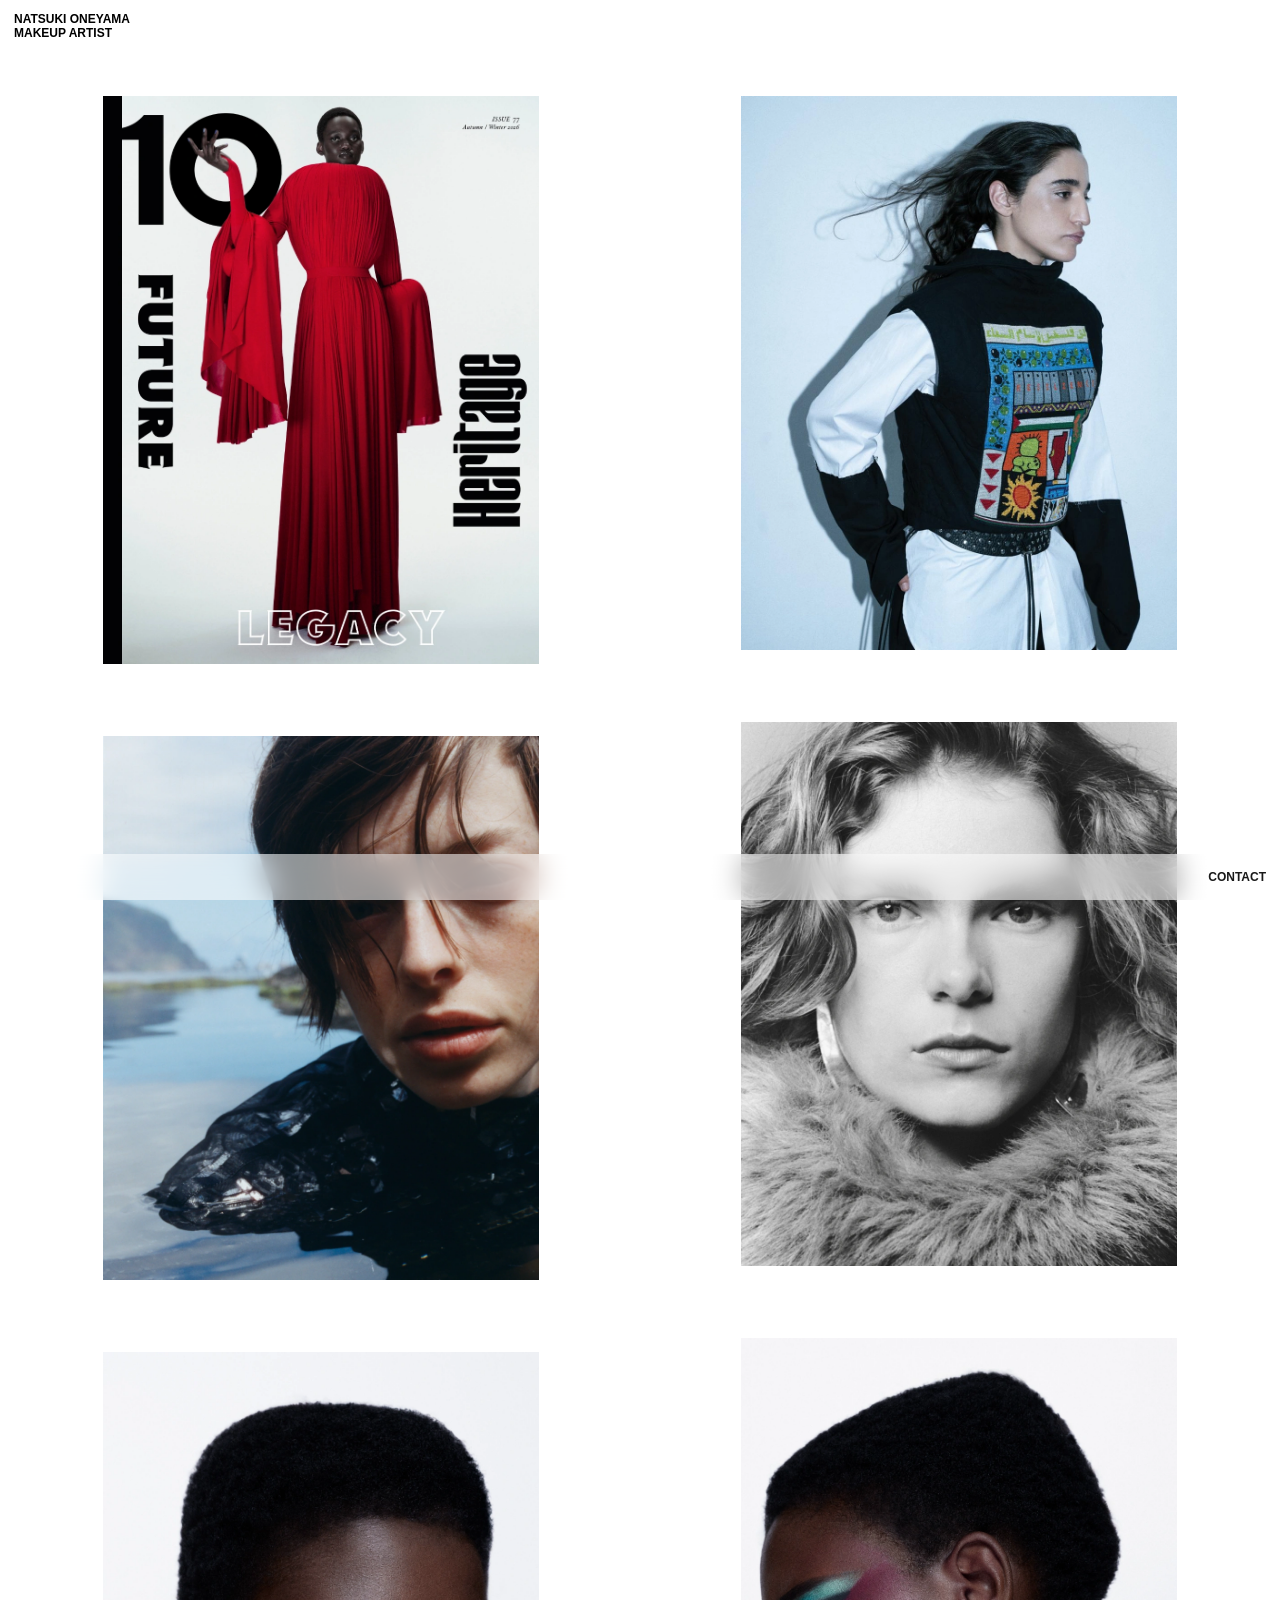
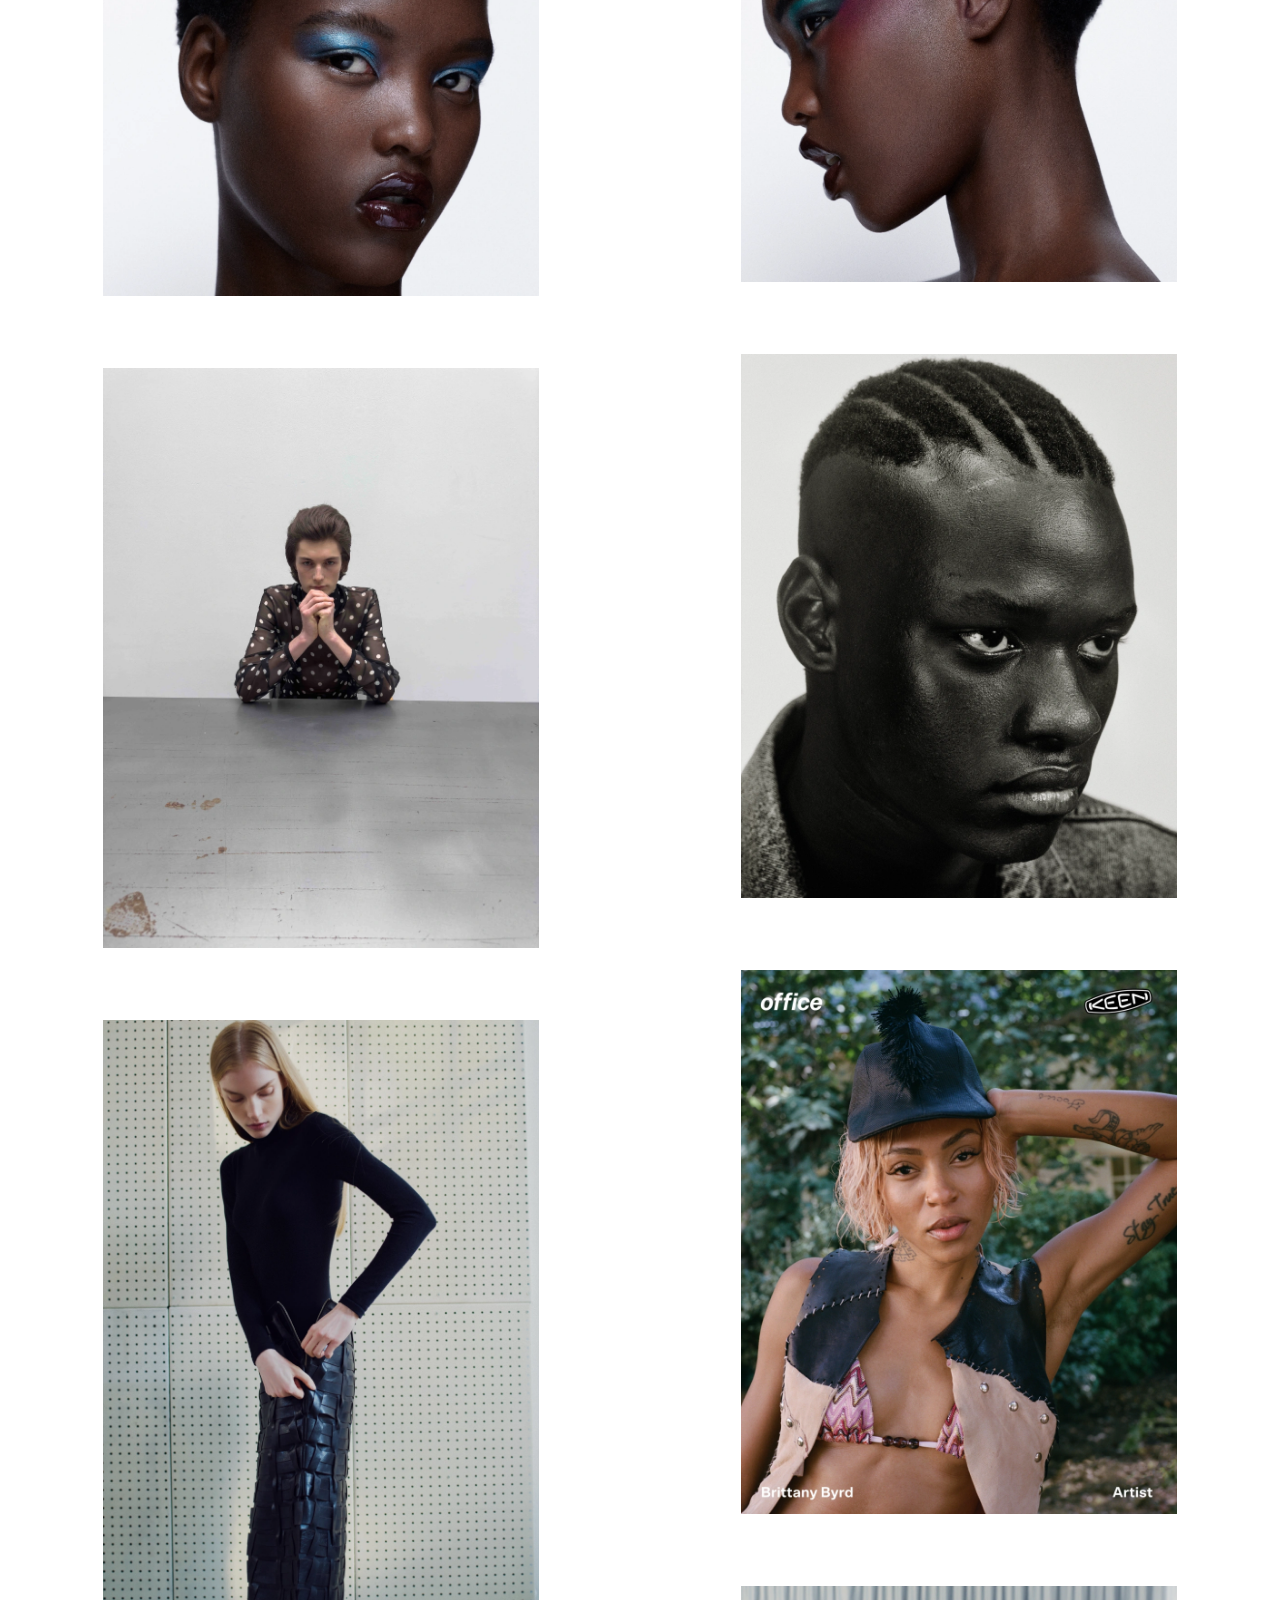
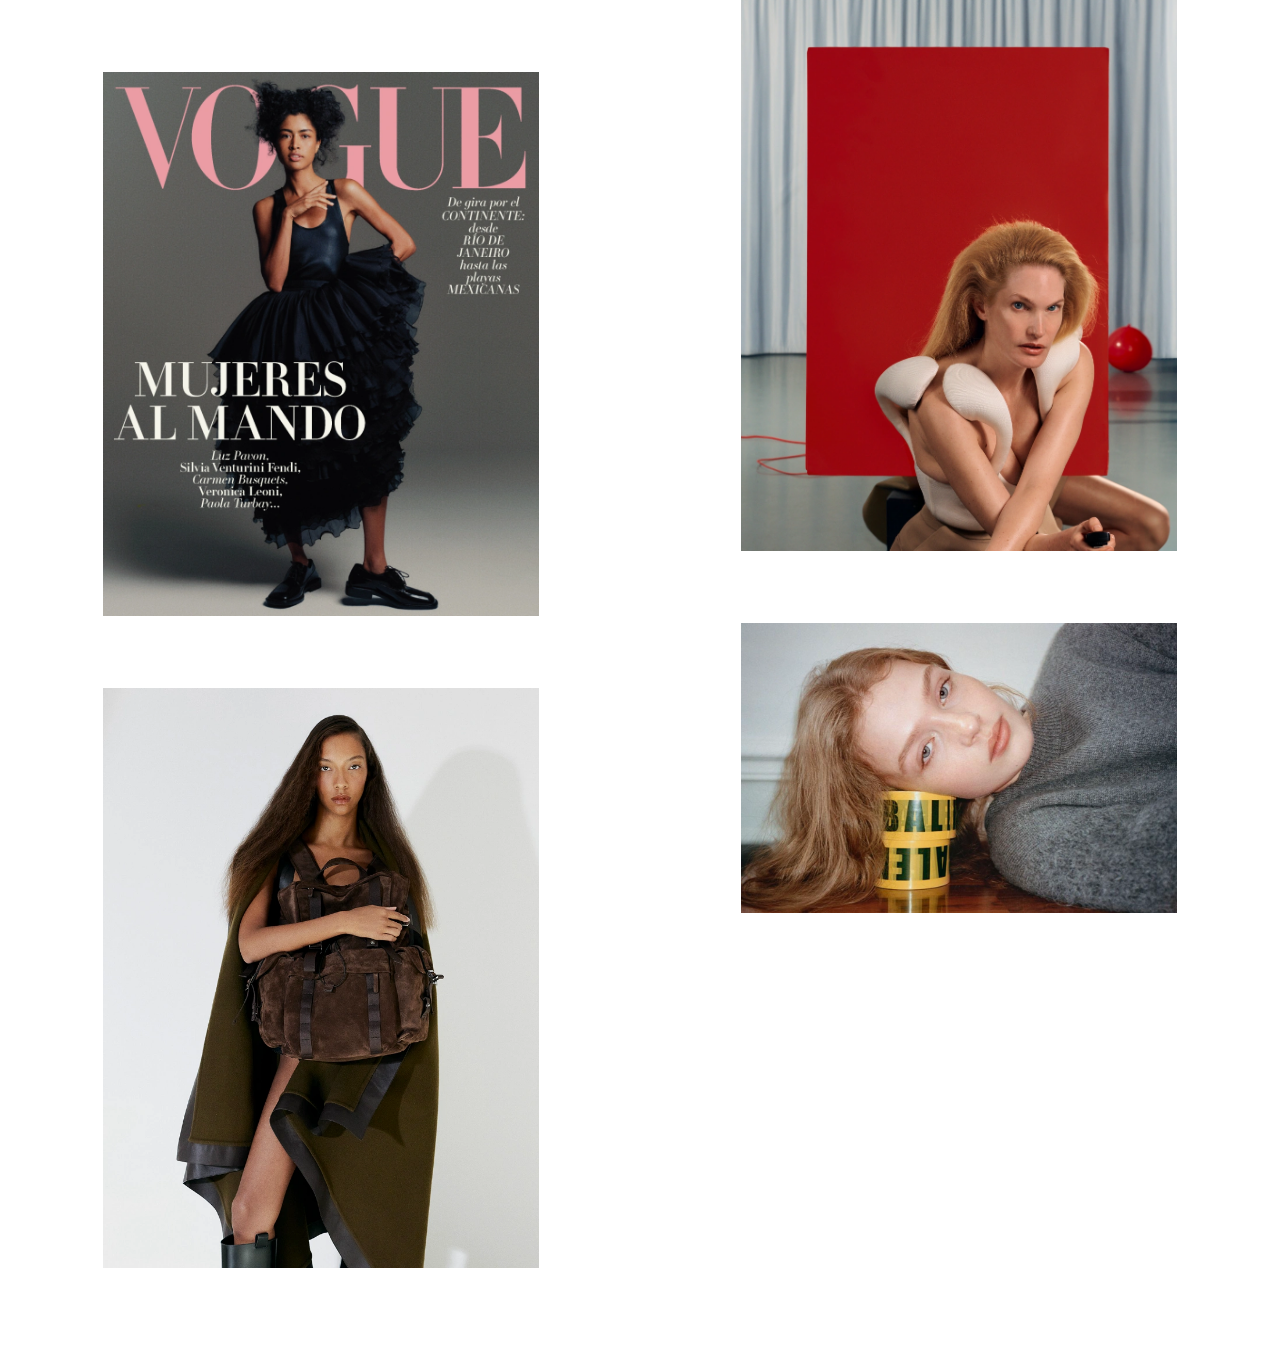
==== index.html @ 9e780c18 "Add html13 index with horizontal project modal Co-Authored-By: Claude Sonnet 5 <noreply@anthropic.co" ====
<!doctype html>
<html lang="en">
<head>
  <meta charset="utf-8">
  <meta name="viewport" content="width=device-width, initial-scale=1, viewport-fit=cover">
  <title>NATSUKI ONEYAMA — MAKEUP ARTIST</title>
  <link rel="stylesheet" href="overview.css">
  <link rel="stylesheet" href="index.css">
  <script src="portfolio-data.js" defer></script>
  <script src="index.js" defer></script>
</head>
<body>
  <div class="brand" id="index-brand">NATSUKI ONEYAMA<br>MAKEUP ARTIST</div>
  <main id="index-main">
    <div class="index-columns">
      <div class="index-col" id="index-col-left" aria-label="Selected works, column 1"></div>
      <div class="index-col" id="index-col-right" aria-label="Selected works, column 2"></div>
    </div>
  </main>
  <footer class="bottom-nav" id="index-nav">
    <a href="mailto:natsukioneyama@gmail.com">CONTACT</a>
  </footer>
  <section id="index-modal" class="overlay" role="dialog" aria-modal="true" aria-label="Project media viewer" tabindex="-1" hidden>
    <div class="modal-brand" id="index-modal-header">
      <strong>NATSUKI ONEYAMA<br>MAKEUP ARTIST</strong>
      <div id="index-modal-caption" class="caption"></div>
    </div>
    <div id="index-stage"></div>
  </section>
</body>
</html>
---- overview.css ----
:root { font-family: Arial, Helvetica, sans-serif; color: #191919; background: #fff; font-size: 12px; --edge: 14px; }
* { box-sizing: border-box; }
body { margin: 0; }
button, a { color: inherit; font: inherit; -webkit-tap-highlight-color: transparent; }
button { padding: 0; border: 0; background: none; cursor: pointer; appearance: none; -webkit-appearance: none; }
a { text-decoration: none; }
button:focus-visible, a:focus-visible { outline: 1px solid currentColor; outline-offset: 4px; }
.no-ring:focus-visible { outline: none; }
[hidden] { display: none !important; }
.brand, .info-brand, .modal-brand { position: fixed; left: max(var(--edge), env(safe-area-inset-left)); top: max(12px, env(safe-area-inset-top)); text-align: left; line-height: 1.2; font-weight: normal; }
.brand { z-index: 10; color: white; mix-blend-mode: difference; }
#overview { padding: 40px var(--edge) 64px; }
#grid { position: relative; }
.jl-item { display: block; margin: 0; transform-origin: center; transition: transform 180ms ease; }
.jl-item img, .jl-item video { width: 100%; height: 100%; object-fit: contain; display: block; }
.jl-item:focus-visible { transform: scale(1.065); z-index: 2; }
.jl-item.selected { transform: scale(0.85); z-index: 2; }
@media (hover: hover) and (pointer: fine) { .jl-item:hover { transform: scale(0.85); z-index: 2; } }
.bottom-nav, .modal-footer { position: fixed; bottom: 0; left: 0; right: 0; padding: 9px max(var(--edge), env(safe-area-inset-right)) max(9px, env(safe-area-inset-bottom)) max(var(--edge), env(safe-area-inset-left)); min-height: 46px; display: flex; align-items: center; justify-content: space-between; gap: 20px; }
.bottom-nav { z-index: 5; background: rgba(255,255,255,.55); backdrop-filter: blur(14px); -webkit-backdrop-filter: blur(14px); }
.bottom-nav[inert], .brand[inert] { visibility: hidden; }
.caption { line-height: 1.25; min-height: 30px; }
.caption span { display: block; }
.overlay { position: fixed; inset: 0; z-index: 20; background: rgba(245,245,245,.72); backdrop-filter: blur(5px); -webkit-backdrop-filter: blur(5px); }
/* Scoped to #modal only (not .overlay, which #info also uses and needs to scroll
   vertically): the image viewer has no native scroll content of its own - horizontal
   drag is fully JS-driven via pointer events - so no native vertical pan/overscroll
   is needed here, and leaving it enabled is what lets a big downward drag reach
   iOS Safari's native Pull-to-Refresh. */
#modal { touch-action: none; overscroll-behavior-y: none; }
.stage { position: absolute; inset: 48px 30px 54px; overflow: hidden; touch-action: none; }
.modal-media { position: absolute; inset: 0; width: 100%; height: 100%; object-fit: contain; display: block; user-select: none; -webkit-user-select: none; }
.modal-footer button { font-size: 22px; min-width: 44px; min-height: 44px; text-align: right; }
.info { overflow-y: auto; overscroll-behavior: contain; }
.info-brand { z-index: 1; }
.info-columns { display: grid; grid-template-columns: 150px 170px; gap: 14px; width: max-content; margin: 60px auto 40px; line-height: 1.2; }
.info-columns p { margin: 0; text-align: justify; }
.clients { grid-row: span 2; }
.info-links { display: flex; flex-direction: column; gap: 12px; }
@media (max-width: 767px) {
  :root { --edge: 10px; font-size: 10px; }
  #overview { padding-top: 40px; }
  .stage { inset: 48px 0 64px; }
  .bottom-nav { font-size: 12px; }
  .info-columns { grid-template-columns: 1fr 1fr 1fr; width: calc(100% - 40px); max-width: 440px; gap: 12px; font-size: 12px; }
  .clients { grid-row: auto; }
  .info-links { font-size: 10px; }
}
@media (prefers-reduced-motion: reduce) { .jl-item { transition: none; } }
---- index.css ----
/* index.html: Selected Works top page. Shares base resets, .brand and .bottom-nav
   positioning/sizing/responsive-behavior with overview.css (loaded first) - only
   font-weight is overridden here, via id selectors, so overview.html is untouched. */
:root {
  /* First-pass placeholder sizes - not final. Easy to retune from here. */
  --index-thumb-width: min(46vw, 420px);
  --index-col-gap: 16px;
  --index-row-gap: 56px;
  --index-modal-height: 62vh;
}
@media (min-width: 768px) and (max-width: 1023px) {
  :root { --index-modal-height: 68vh; }
}
@media (min-width: 1024px) {
  :root {
    --index-thumb-width: min(34vw, 460px);
    --index-col-gap: 24px;
    --index-row-gap: 72px;
    --index-modal-height: 76vh;
  }
}

#index-brand { font-weight: bold; }
#index-nav { justify-content: flex-end; }
#index-nav a { font-weight: bold; }

#index-main { padding: 96px var(--edge) 96px; }
.index-columns {
  display: grid;
  grid-template-columns: 1fr 1fr;
  gap: 0 var(--index-col-gap);
  align-items: start;
}
/* Two independent vertical flows - deliberately not a masonry/packing algorithm:
   each column stacks its own items, so one column's image heights never affect
   where the other column's next item lands. */
.index-col { display: flex; flex-direction: column; align-items: center; gap: var(--index-row-gap); }
.index-thumb { display: block; }
.index-thumb img { display: block; width: var(--index-thumb-width); max-width: 100%; height: auto; }

/* Horizontal project modal: a single native-scroll filmstrip (no snap, no JS drag) -
   gap 0, portrait/landscape share the same height so both read as equally large. */
#index-modal { touch-action: pan-x; overscroll-behavior-y: none; }
#index-modal:focus-visible { outline: none; }
#index-modal-header { line-height: 1.2; }
#index-modal-caption { margin-top: 10px; font-weight: normal; }
#index-stage {
  position: absolute; left: 0; right: 0; top: 50%; transform: translateY(-50%);
  height: var(--index-modal-height);
  display: flex; gap: 0;
  overflow-x: auto; overflow-y: hidden;
  -webkit-overflow-scrolling: touch;
  scrollbar-width: none;
}
#index-stage::-webkit-scrollbar { display: none; }
#index-stage img, #index-stage video {
  height: 100%; width: auto; flex: 0 0 auto; display: block;
  object-fit: contain; user-select: none; -webkit-user-select: none;
}

@media (max-width: 767px) {
  #index-main { padding: 72px var(--edge) 72px; }
}
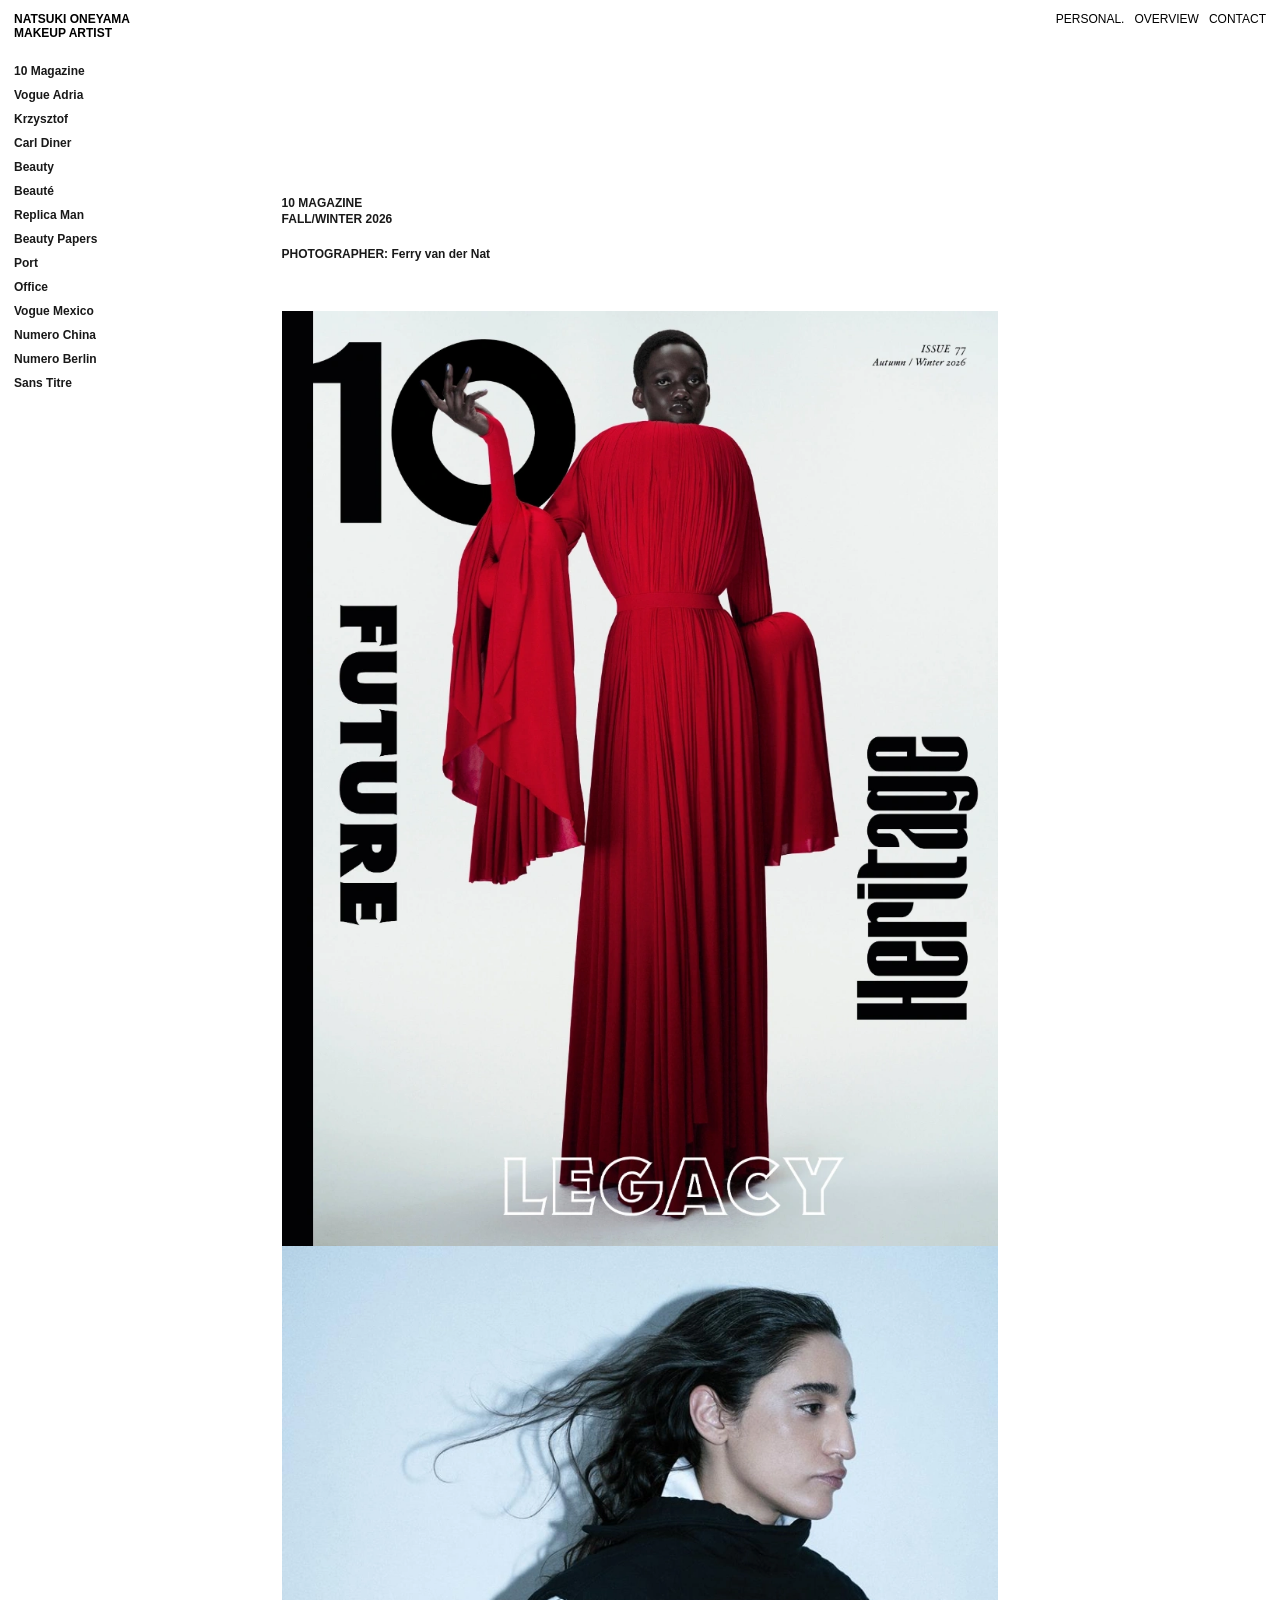
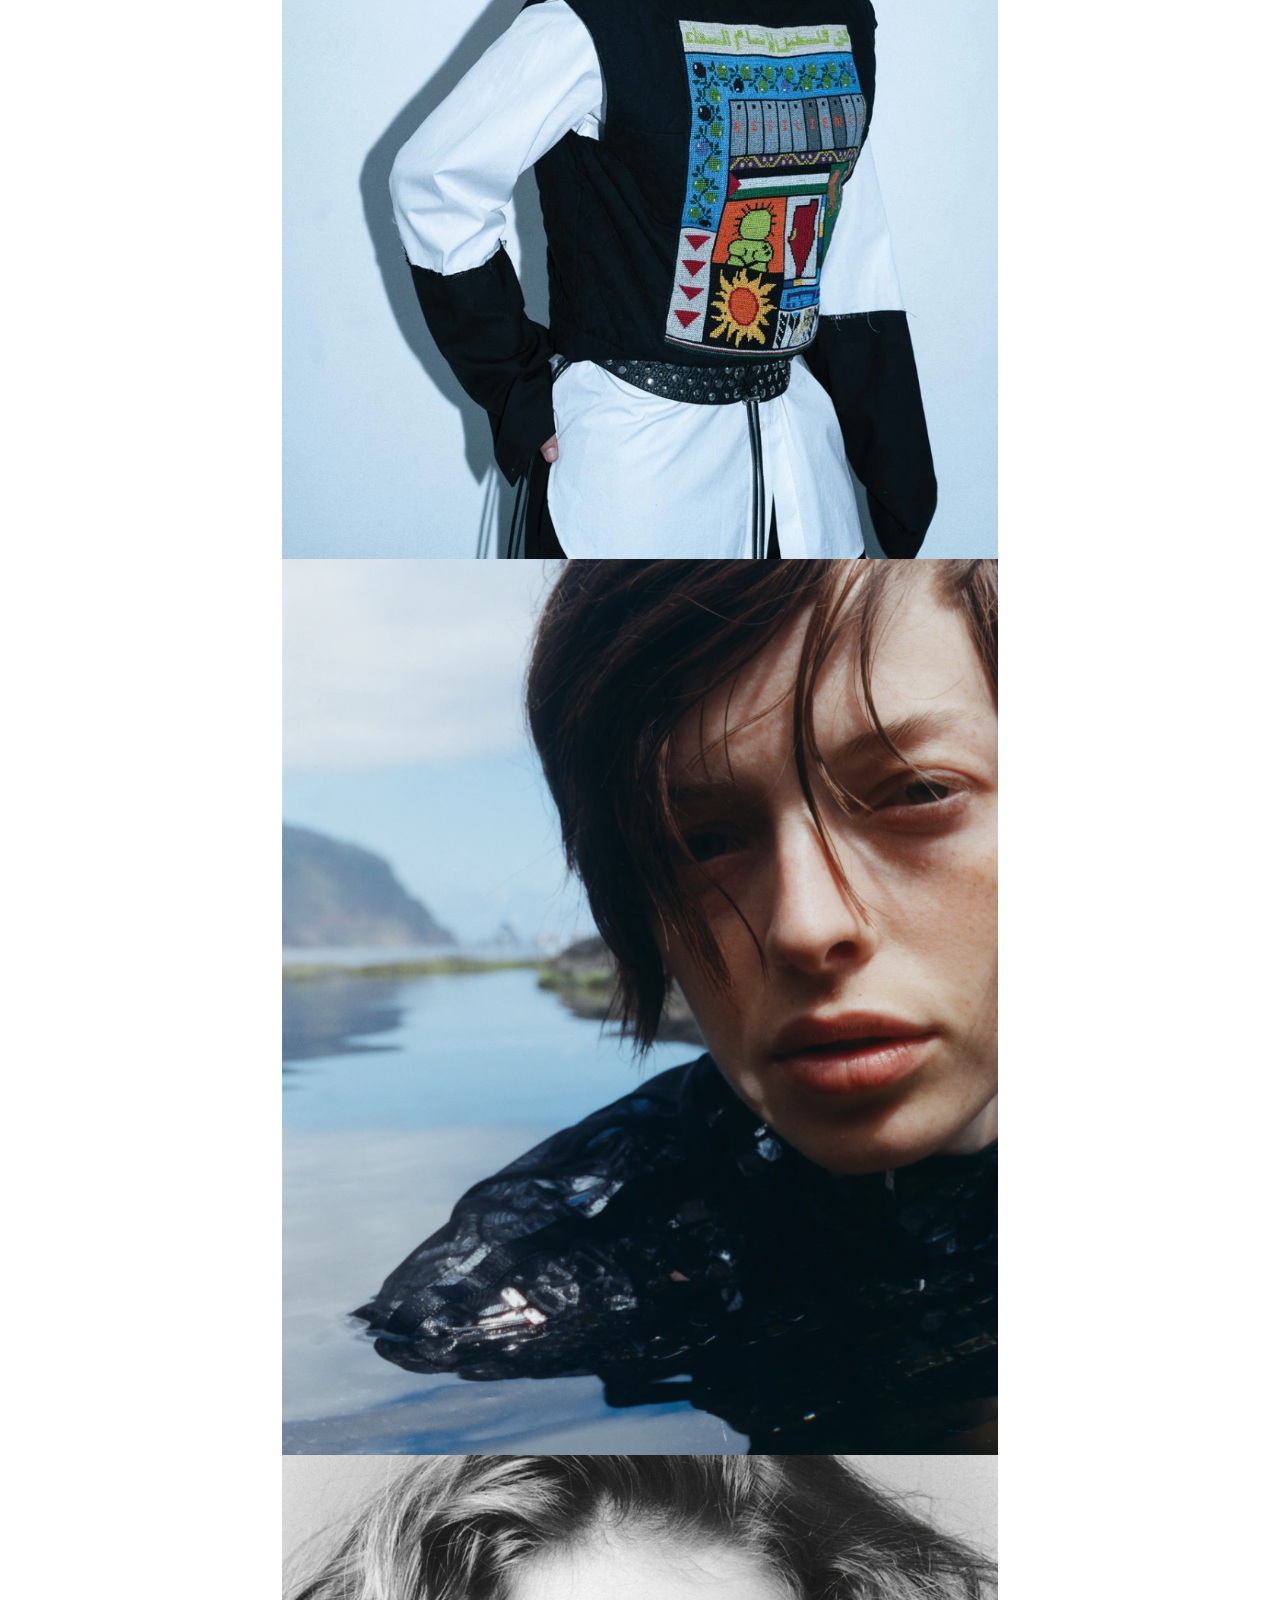
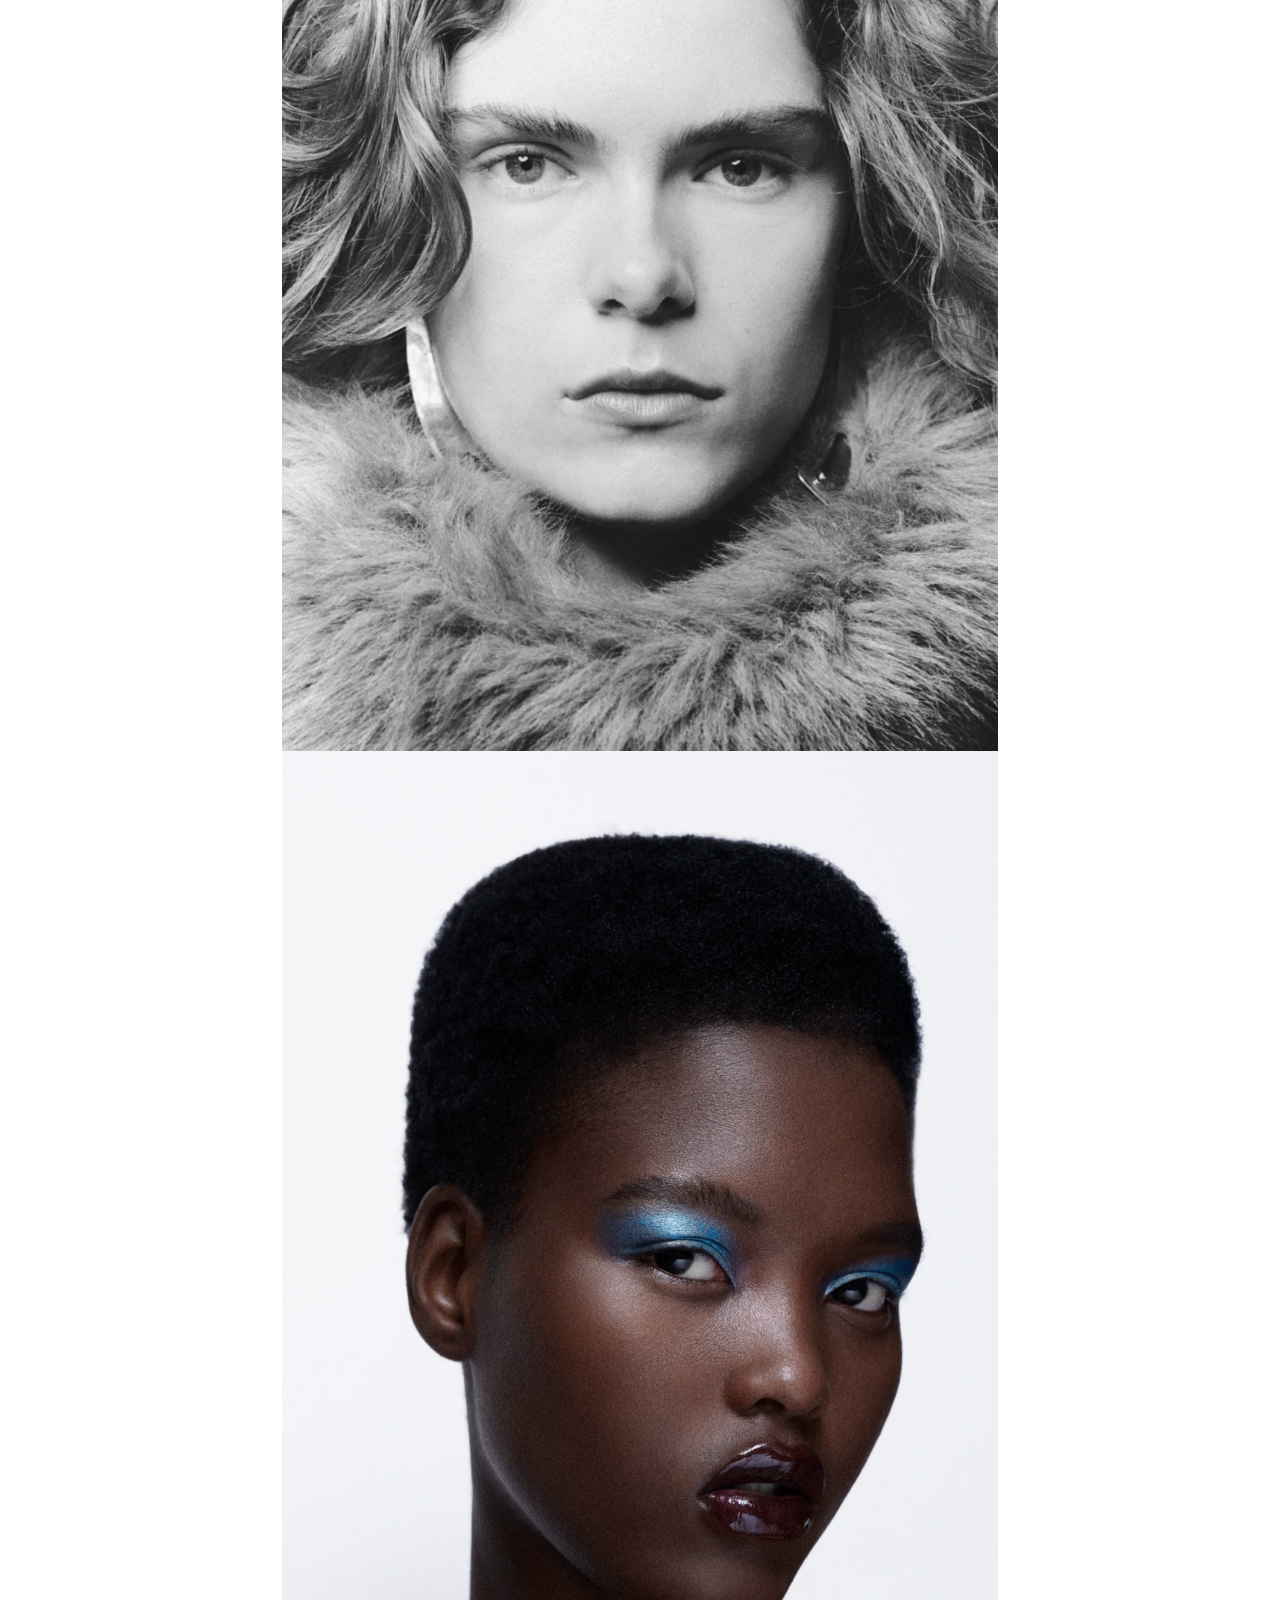
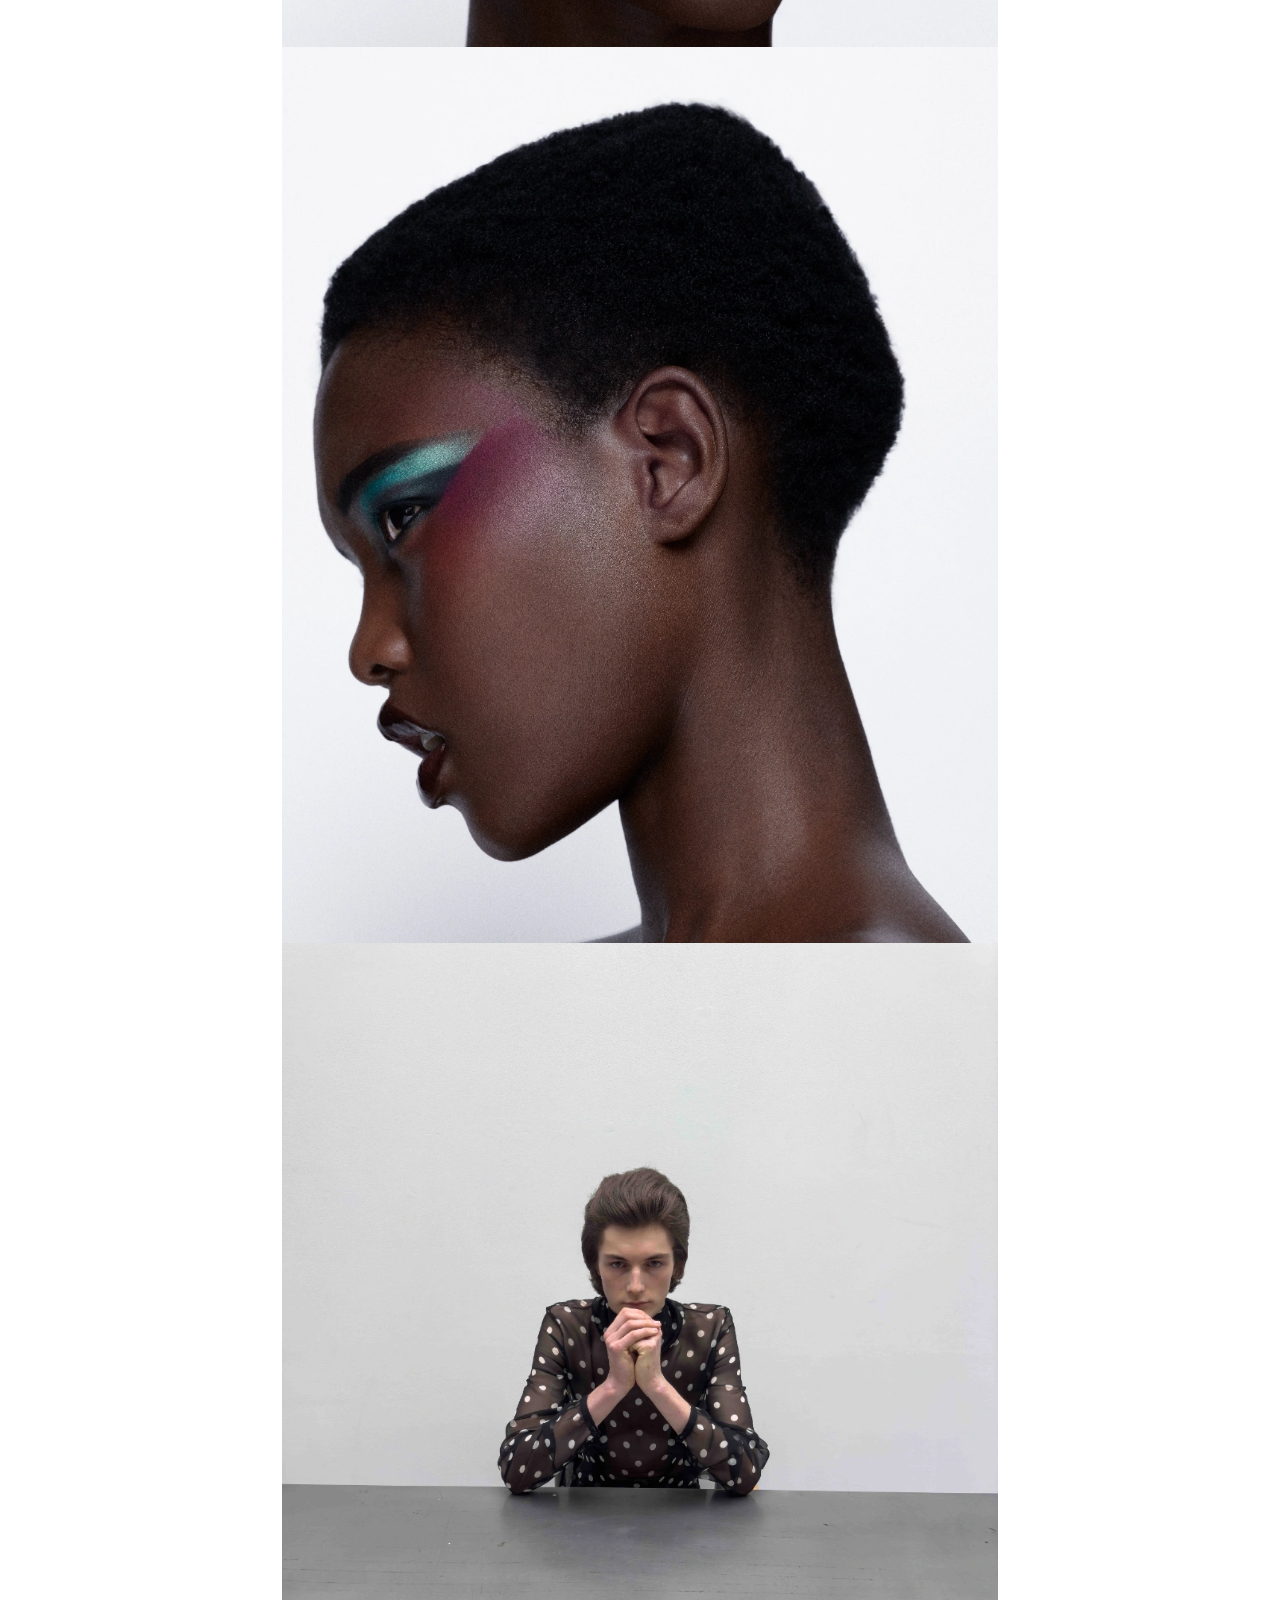
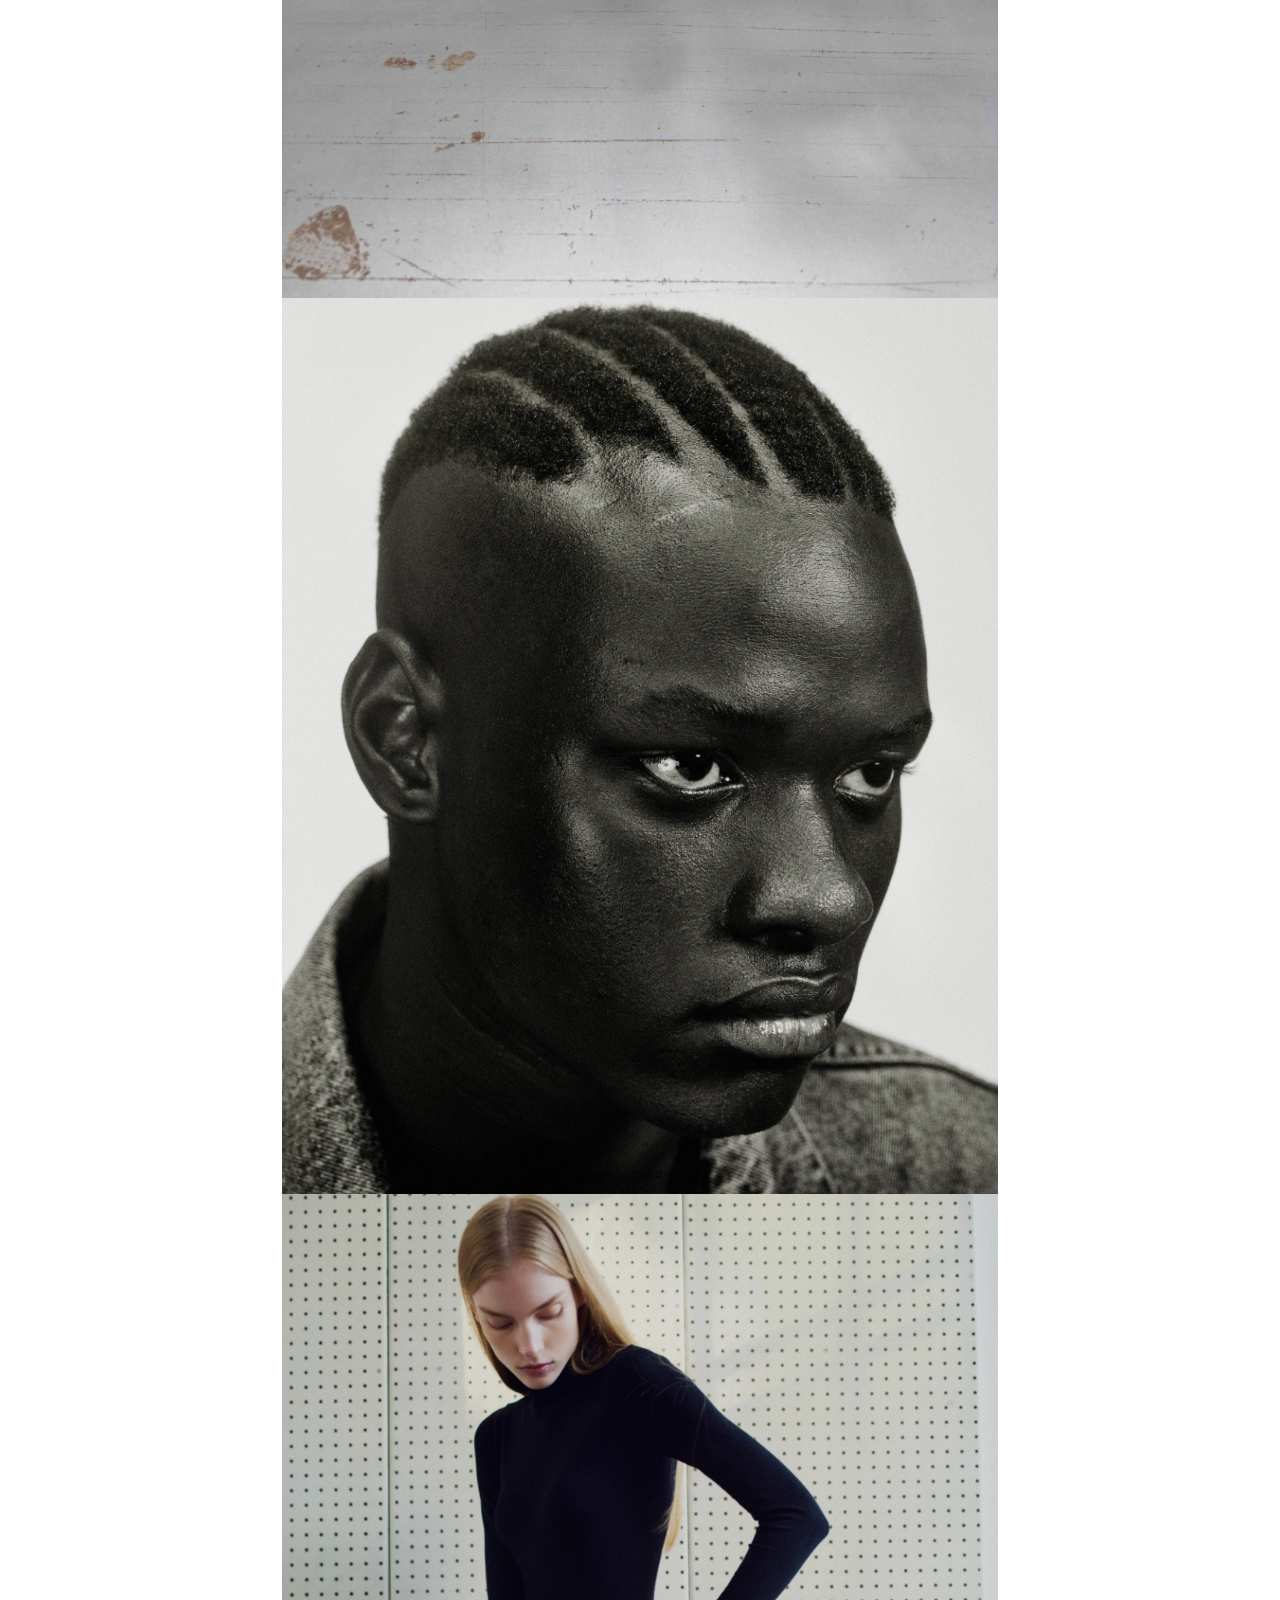
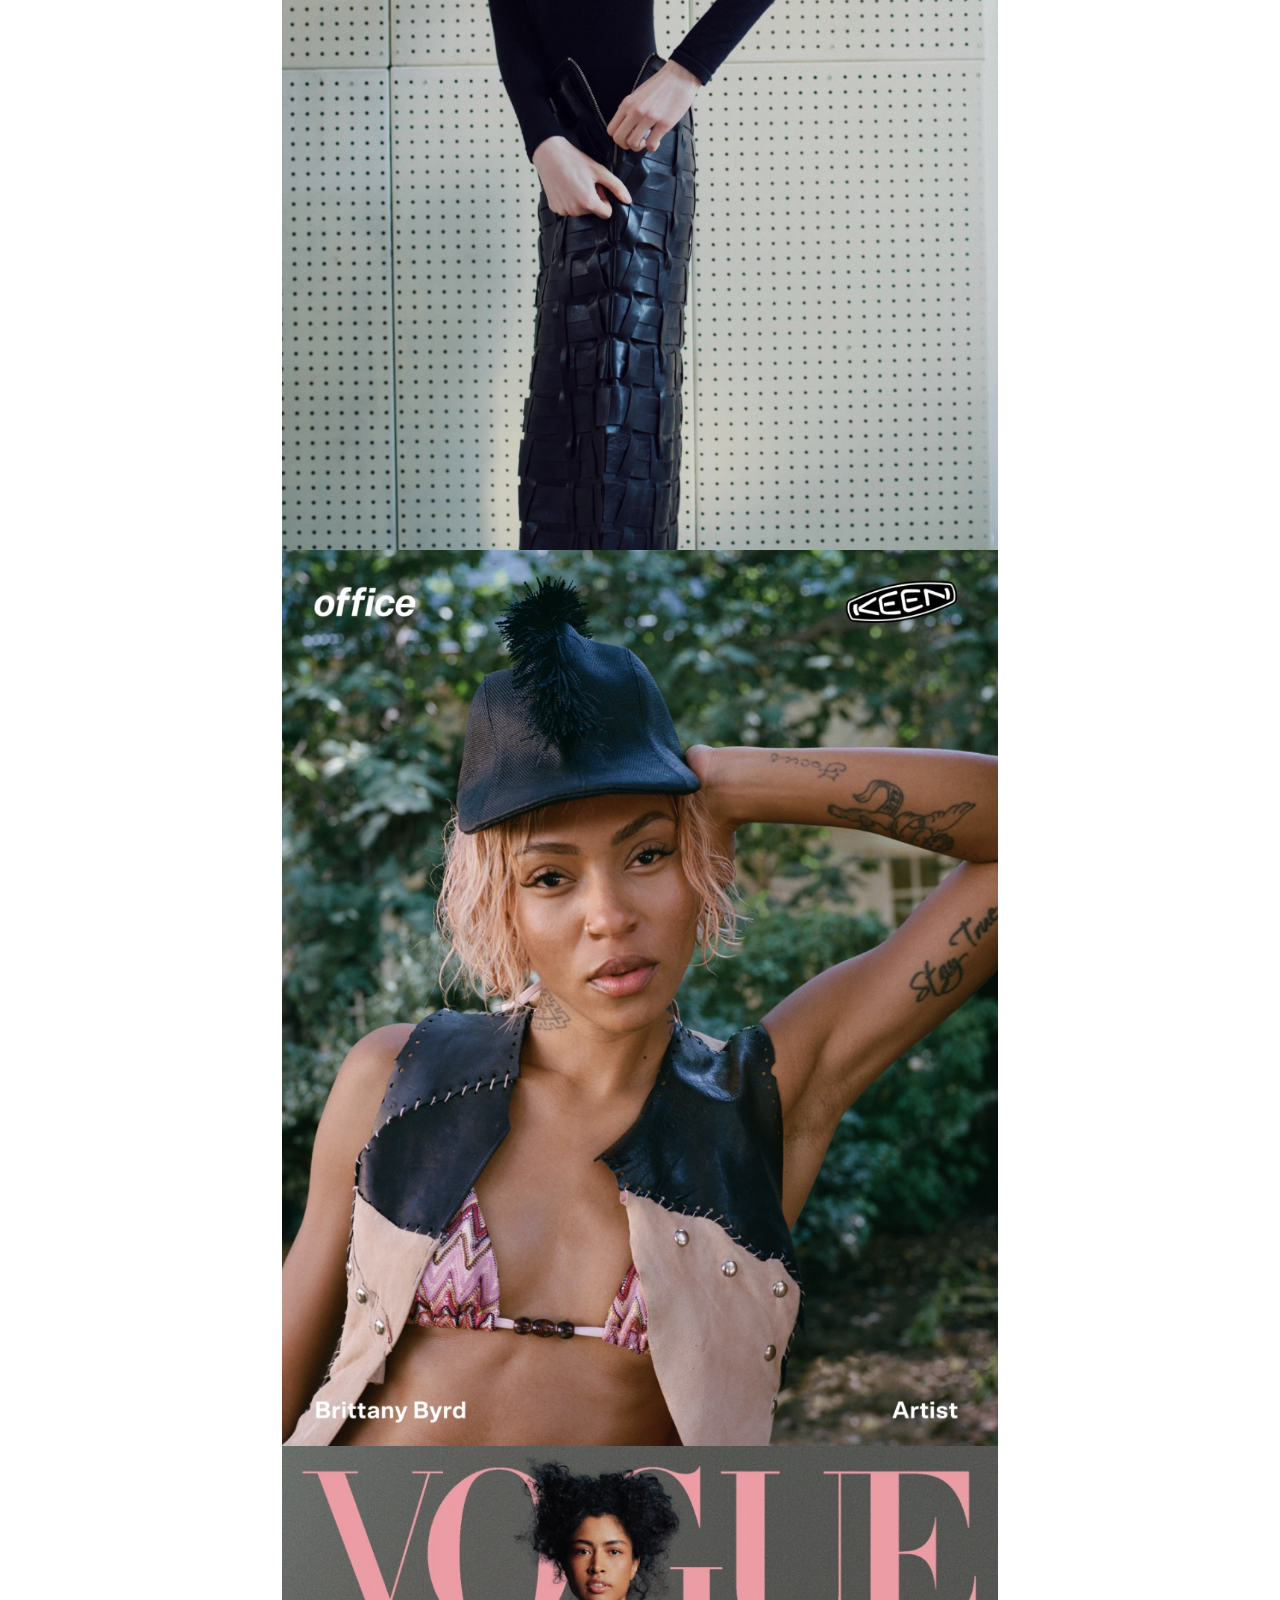
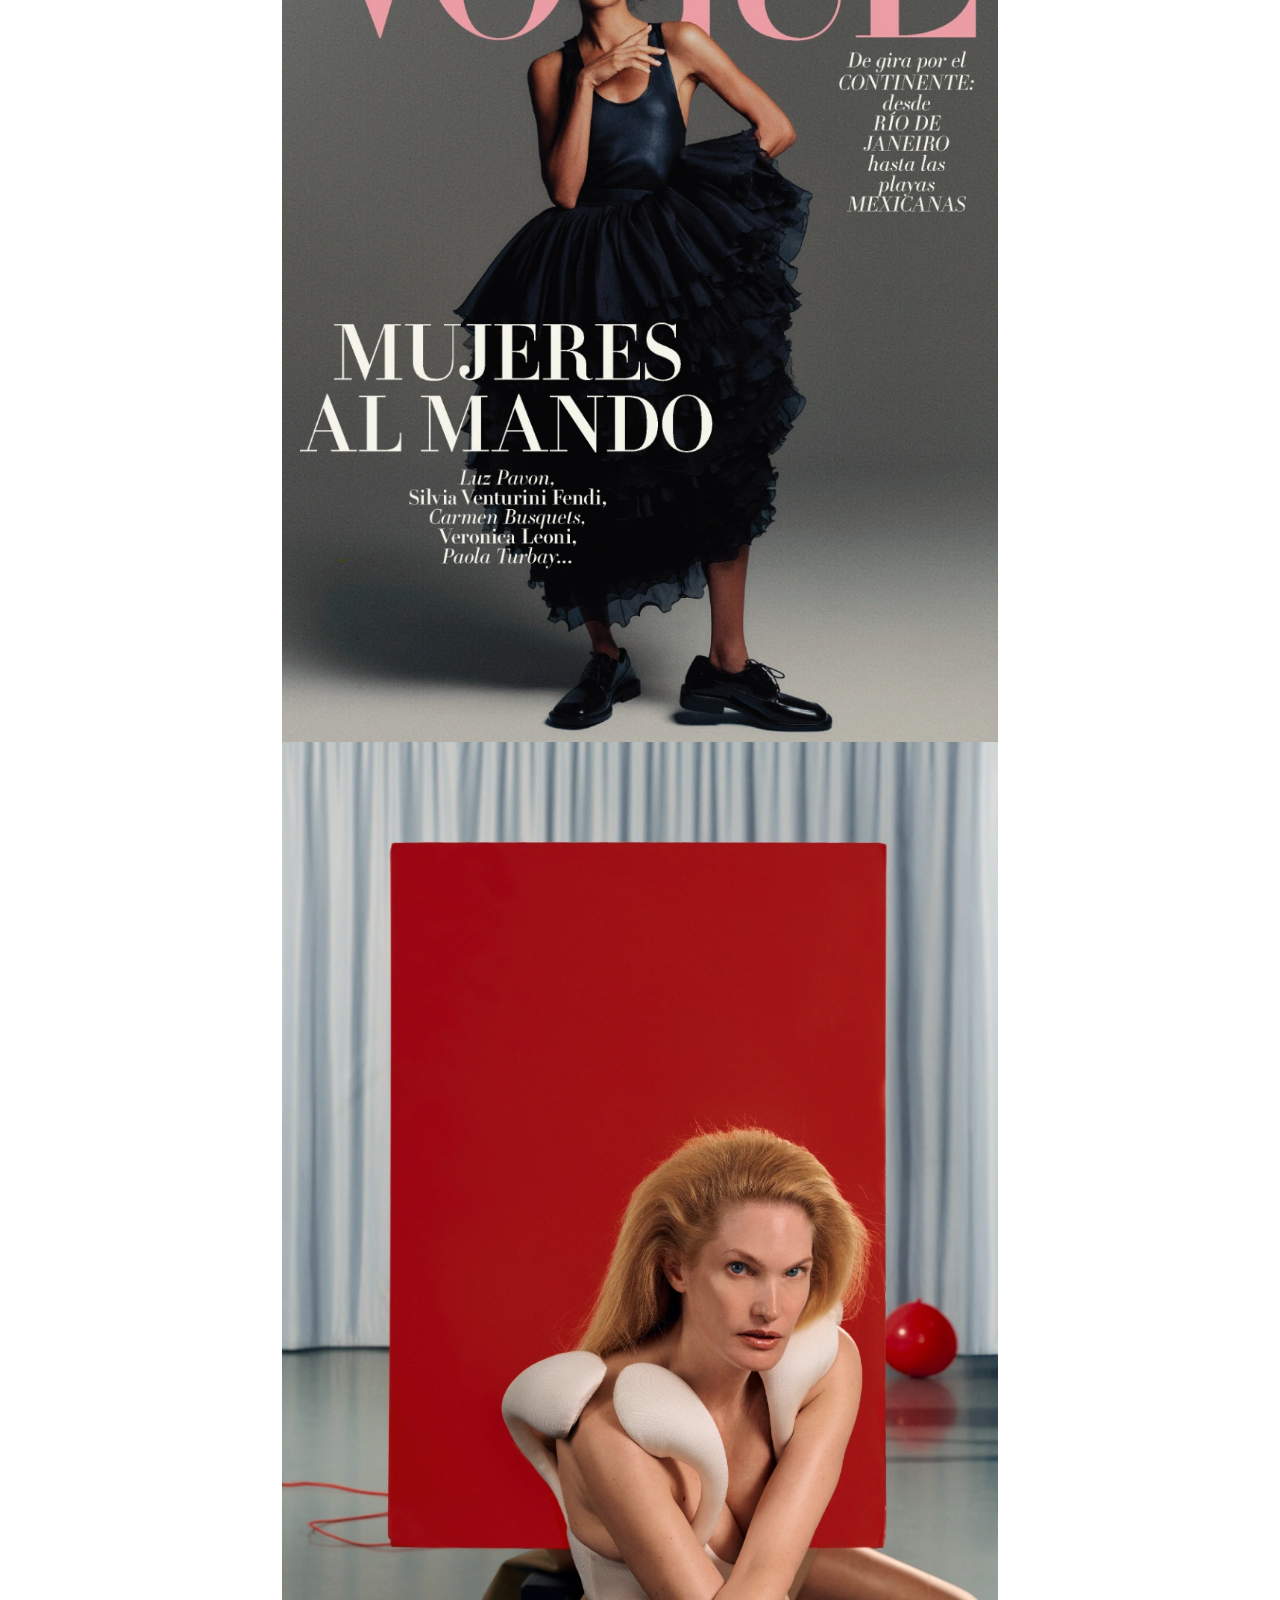
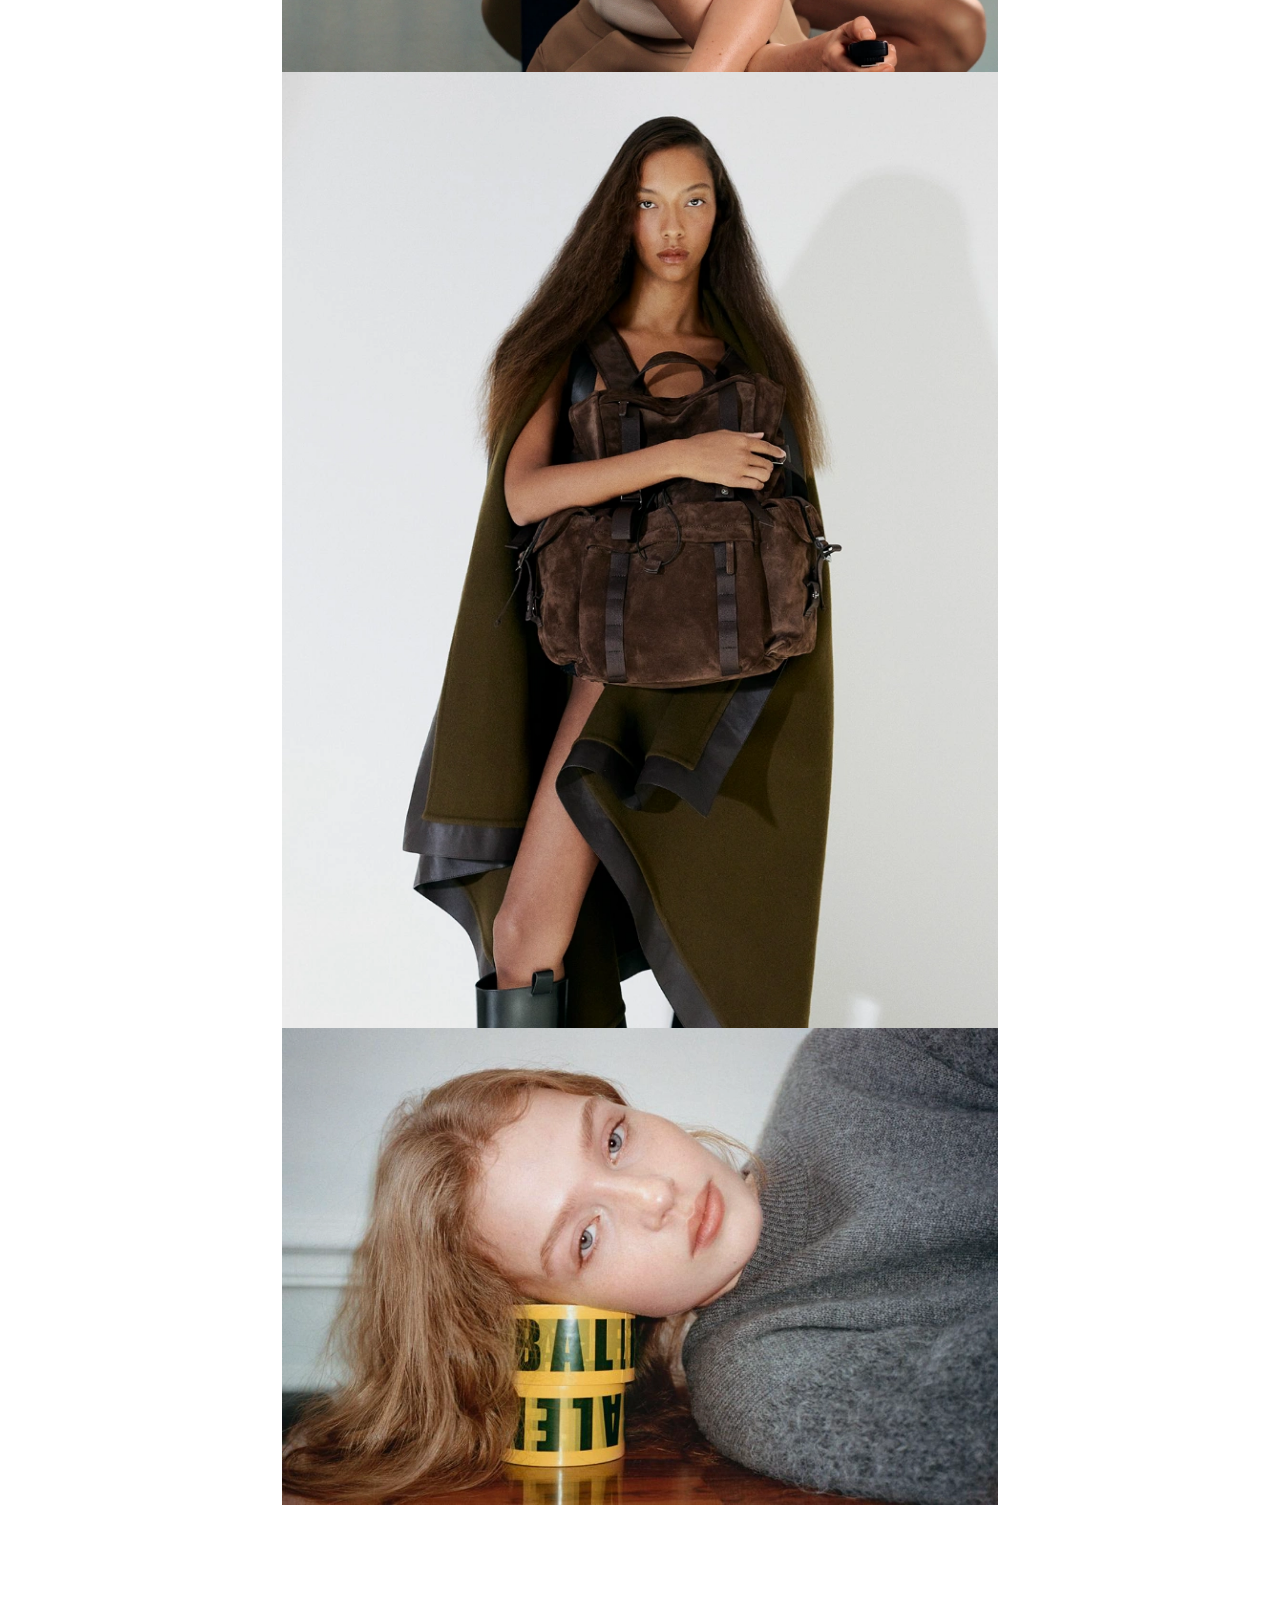
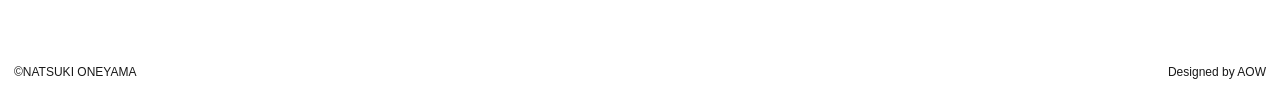
==== commit 42dbcd1f: "index: redesign portfolio as single-column project stream Co-Authored-By: Claude Sonnet 5 <noreply@a" ====
--- a/index.html
+++ b/index.html
@@ -10,15 +10,38 @@
   <script src="index.js" defer></script>
 </head>
 <body>
-  <div class="brand" id="index-brand">NATSUKI ONEYAMA<br>MAKEUP ARTIST</div>
+  <!-- Same look as before (position/blend-mode/bold are id/class rules that don't
+       care about the element's tag, and overview.css's global button reset already
+       makes a <button> look identical to plain text) - now a toggle for the
+       Information overlay below, exactly like overview.html's #info-toggle brand
+       button. -->
+  <button class="brand" id="index-brand" aria-expanded="false" aria-controls="index-info">NATSUKI ONEYAMA<br>MAKEUP ARTIST</button>
+  <!-- Header nav, all breakpoints (overlays the images, same fixed+mix-blend-mode
+       technique as #index-brand - see index.css). "PERSONAL" has no confirmed link
+       target anywhere in the current site, so it's plain text, not a link - see
+       report. -->
+  <nav class="index-header-nav" aria-label="Site">
+    <span>PERSONAL.</span>
+    <a href="overview.html">OVERVIEW</a>
+    <a href="mailto:natsukioneyama@gmail.com">CONTACT</a>
+  </nav>
   <main id="index-main">
-    <div class="index-columns">
-      <div class="index-col" id="index-col-left" aria-label="Selected works, column 1"></div>
-      <div class="index-col" id="index-col-right" aria-label="Selected works, column 2"></div>
+    <!-- Desktop/Tablet only (hidden <=699px) - text project index, same 14-entry
+         sequence and same openProject() as the giant thumbnails below. -->
+    <nav class="index-project-nav" id="index-project-nav" aria-label="Project index"></nav>
+    <div class="index-visual" id="index-visual">
+      <!-- The only per-project reference text on the page - see report (#10). -->
+      <div class="index-first-ref">
+        <p>10 MAGAZINE</p>
+        <p>FALL/WINTER 2026</p>
+        <p>PHOTOGRAPHER: Ferry van der Nat</p>
+      </div>
+      <!-- 14 giant thumbnails, one continuous sequence, injected by index.js. -->
     </div>
   </main>
-  <footer class="bottom-nav" id="index-nav">
-    <a href="mailto:natsukioneyama@gmail.com">CONTACT</a>
+  <footer class="index-footer">
+    <span>&copy;NATSUKI ONEYAMA</span>
+    <span>Designed by AOW</span>
   </footer>
   <section id="index-modal" class="overlay" role="dialog" aria-modal="true" aria-label="Project media viewer" tabindex="-1" hidden>
     <div class="modal-brand" id="index-modal-header">
@@ -27,5 +50,15 @@
     </div>
     <div id="index-stage"></div>
   </section>
+  <!-- Same structure/content/classes as overview.html's #info (id prefixed index- to
+       avoid any collision) - see report for what's reused verbatim. -->
+  <section id="index-info" class="overlay info" role="dialog" aria-modal="true" aria-label="About Natsuki Oneyama" hidden>
+    <button id="index-info-close" class="info-brand" aria-label="Close information">NATSUKI ONEYAMA<br>MAKEUP ARTIST</button>
+    <div class="info-columns">
+      <p class="clients">SELECTED CLIENTS /<br><br>GIVENCHY BEAUTY / YSL BEAUTY / CLARINS / ADIDAS / DELVAUX / SWAROVSKI / ARTHUS BERTRAND / MORE OR LESS / BEAUTY PAPERS / MODERN WEEKLY CHINA / REPLICA MAN / 10 MAGAZINE / PORT MAGAZINE / OFFICE MAGAZINE / HUBE / VOGUE MEXICO / VOGUE ADRIA / VOGUE CZ /</p>
+      <p class="bio">Paris-based makeup artist creating refined beauty with a modern, image-driven sensibility. Working across fashion, beauty and commercial projects, his approach combines precision, restraint and a strong understanding of how makeup functions within the broader visual narrative of an image.</p>
+      <nav class="info-links" aria-label="Contact and profile"><a href="mailto:natsukioneyama@gmail.com">CONTACT</a><a href="https://www.instagram.com/natsukimua/">@NATSUKIMUA</a><a href="https://models.com/people/natsuki-oneyama">MODELS.COM</a><a href="pdf-request.html">PDF</a></nav>
+    </div>
+  </section>
 </body>
 </html>
--- a/index.css
+++ b/index.css
@@ -1,48 +1,139 @@
 /* index.html: Selected Works top page. Shares base resets, .brand and .bottom-nav
    positioning/sizing/responsive-behavior with overview.css (loaded first) - only
-   font-weight is overridden here, via id selectors, so overview.html is untouched. */
+   font-weight is overridden here, via id selectors, so overview.html is untouched.
+
+   Layout: one continuous 1-column sequence of 14 giant project thumbnails, the same
+   DOM and CSS on every breakpoint (Stussy-style: no separate mobile/desktop grid).
+   <=1023px (Mobile/Tablet Portrait, incl. 820x1180 iPad) is the full-bleed single
+   column. >=1024px (Desktop/Large Tablet) additionally shows a text project index -
+   see the #index-main grid below for how the main visual stays viewport-centered
+   regardless of that index's width. */
 :root {
   /* First-pass placeholder sizes - not final. Easy to retune from here. */
-  --index-thumb-width: min(46vw, 420px);
-  --index-col-gap: 16px;
-  --index-row-gap: 56px;
+  --index-visual-width: min(46vw, 620px); /* main visual column width, >=1024px only */
+  --index-nav-gap: 40px;                  /* space between the index and the visual column, >=1024px only */
+  --index-top-space: 140px;               /* whitespace above the first thumbnail (<=1023px default) */
+  --index-footer-space: 160px;            /* whitespace before the footer, after the last thumbnail */
+  --index-first-ref-gap: 24px;            /* space between the first-project reference text and its image */
+  --index-nav-top: 64px;                  /* fixed top offset of the >=1024px project index, just below the two-line brand */
+  --index-first-ref-lift: 24px;           /* how far the first-project reference text moves up, >=1024px only */
+  --index-first-ref-line-gap: 20px;       /* vertical gap between its 2nd and 3rd lines, all breakpoints */
   --index-modal-height: 62vh;
 }
+@media (min-width: 1024px) {
+  :root { --index-top-space: 220px; }
+}
+/* Horizontal Modal's own responsive steps (62/68/76vh) are intentionally on their
+   own breakpoints (768px, 1024px) and must stay independent of the page-layout
+   breakpoint above - do not merge these with --index-top-space's or #index-main's. */
 @media (min-width: 768px) and (max-width: 1023px) {
   :root { --index-modal-height: 68vh; }
 }
 @media (min-width: 1024px) {
   :root {
-    --index-thumb-width: min(34vw, 460px);
-    --index-col-gap: 24px;
-    --index-row-gap: 72px;
+    /* First-pass Desktop size, deliberately much larger than before (Stussy-style
+       giant editorial image) - still a CSS var so it's easy to retune after a look
+       on real devices. min(...) keeps it from ever exceeding the viewport. */
+    --index-visual-width: min(56vw, 900px);
     --index-modal-height: 76vh;
   }
 }
 
 #index-brand { font-weight: bold; }
-#index-nav { justify-content: flex-end; }
-#index-nav a { font-weight: bold; }
+.index-thumb { display: block; }
 
-#index-main { padding: 96px var(--edge) 96px; }
-.index-columns {
-  display: grid;
-  grid-template-columns: 1fr 1fr;
-  gap: 0 var(--index-col-gap);
-  align-items: start;
+/* Header nav overlays the images (fixed + mix-blend-mode, same technique as
+   .brand) on every breakpoint, rather than a white bar that separates it from the
+   visual. */
+.index-header-nav {
+  display: flex; gap: 10px;
+  position: fixed; z-index: 10; color: white; mix-blend-mode: difference;
+  right: max(var(--edge), env(safe-area-inset-right));
+  top: max(12px, env(safe-area-inset-top));
 }
-/* Two independent vertical flows - deliberately not a masonry/packing algorithm:
-   each column stacks its own items, so one column's image heights never affect
-   where the other column's next item lands. */
-.index-col { display: flex; flex-direction: column; align-items: center; gap: var(--index-row-gap); }
-.index-thumb { display: block; }
-.index-thumb img { display: block; width: var(--index-thumb-width); max-width: 100%; height: auto; }
 
-/* Horizontal project modal: a single native-scroll filmstrip (no snap, no JS drag) -
-   gap 0, portrait/landscape share the same height so both read as equally large. */
+#index-main { padding-top: var(--index-top-space); }
+
+/* >=1024px (Desktop/Large Tablet): main visual column. A 3-track grid -
+   minmax(0,1fr) / auto / minmax(0,1fr) - centers the middle (visual) column on the
+   container: both outer tracks are the same "1fr", so they always end up equal, and
+   minmax(0, ...) stops any content from pulling that equality off (a bare 1fr
+   track's default minimum is its content size, not 0). Column 1 is left empty on
+   purpose (see .index-project-nav below) - it only exists to balance column 3, no
+   JS measurement, no absolute positioning. */
+@media (min-width: 1024px) {
+  #index-main { display: grid; grid-template-columns: minmax(0, 1fr) auto minmax(0, 1fr); column-gap: var(--index-nav-gap); align-items: start; }
+  .index-visual { grid-column: 2; }
+  /* The project index is deliberately taken out of #index-main's grid flow (fixed
+     positioning, same left edge as .brand) so its vertical position tracks the
+     brand, not the main visual's or .index-first-ref's own document position - a
+     grid item would otherwise start at the row's top, i.e. wherever the visual
+     column happens to start. Being out-of-flow also means it takes zero grid track
+     space itself, so it can never affect the column-1/column-3 balance above. */
+  .index-project-nav {
+    position: fixed; z-index: 10;
+    left: max(var(--edge), env(safe-area-inset-left));
+    top: var(--index-nav-top);
+    display: flex; flex-direction: column; gap: 10px;
+  }
+  .index-project-nav button { text-align: left; white-space: nowrap; }
+}
+/* <=1023px (Mobile/Tablet Portrait, extends the former <=699px mobile presentation
+   up through 820x1180 iPad Portrait): no project index, visual column is the full
+   viewport width. */
+@media (max-width: 1023px) {
+  .index-project-nav { display: none; }
+}
+
+/* The one continuous, gap-0 sequence of giant thumbnails - same DOM and CSS at
+   every breakpoint. .index-visual's own width (set above per breakpoint, or simply
+   100% on <=1023px) is the only thing that changes; each thumbnail is always 100%
+   of that column, so this rule never needs a per-breakpoint override. */
+.index-visual { display: flex; flex-direction: column; gap: 0; width: 100%; max-width: var(--index-visual-width); }
+@media (max-width: 1023px) {
+  .index-visual { max-width: none; }
+}
+.index-thumb img { display: block; width: 100%; height: auto; }
+
+/* The only per-project reference text on the page (see index.js/html) - sits
+   directly before the first thumbnail in normal document flow, so it lands in the
+   same place relative to the visual column on every breakpoint. */
+.index-first-ref { margin-bottom: var(--index-first-ref-gap); line-height: 1.3; font-weight: bold; }
+.index-first-ref p { margin: 0; }
+/* 2nd/3rd line gap, all breakpoints - the 1st/2nd lines stay tight (line-height only). */
+.index-first-ref p:last-child { margin-top: var(--index-first-ref-line-gap); }
+/* >=1024px only: nudge the whole block up. position:relative (not a flow-affecting
+   margin) so the space it would have occupied is untouched - the first thumbnail
+   right after it keeps its exact original top position/centering. */
+@media (min-width: 1024px) {
+  .index-first-ref { position: relative; top: calc(-1 * var(--index-first-ref-lift)); }
+}
+/* <=1023px only: align its left/right edges with the header brand/nav's own edge
+   inset instead of sitting flush with the viewport edge like the giant thumbnails
+   below it do. padding (not margin) so this doesn't touch .index-visual's own
+   width/left edge - box-sizing:border-box (set globally in overview.css) keeps the
+   element at 100% width without overflowing. */
+@media (max-width: 1023px) {
+  .index-first-ref {
+    padding-left: max(var(--edge), env(safe-area-inset-left));
+    padding-right: max(var(--edge), env(safe-area-inset-right));
+  }
+}
+
+.index-project-nav { font-weight: bold; }
+
+.index-footer {
+  display: flex; justify-content: space-between; align-items: center;
+  margin-top: var(--index-footer-space);
+  padding: 0 var(--edge) 24px;
+}
+
+/* ============ Horizontal project modal (unchanged from the previous pass) ============ */
 #index-modal { touch-action: pan-x; overscroll-behavior-y: none; }
 #index-modal:focus-visible { outline: none; }
-#index-modal-header { line-height: 1.2; }
+/* Brand/caption overlay the image directly (transparent, fixed position) - clicking
+   either closes the modal, same as clicking the surrounding margin. */
+#index-modal-header { line-height: 1.2; cursor: pointer; }
 #index-modal-caption { margin-top: 10px; font-weight: normal; }
 #index-stage {
   position: absolute; left: 0; right: 0; top: 50%; transform: translateY(-50%);
@@ -57,7 +148,3 @@
   height: 100%; width: auto; flex: 0 0 auto; display: block;
   object-fit: contain; user-select: none; -webkit-user-select: none;
 }
-
-@media (max-width: 767px) {
-  #index-main { padding: 72px var(--edge) 72px; }
-}
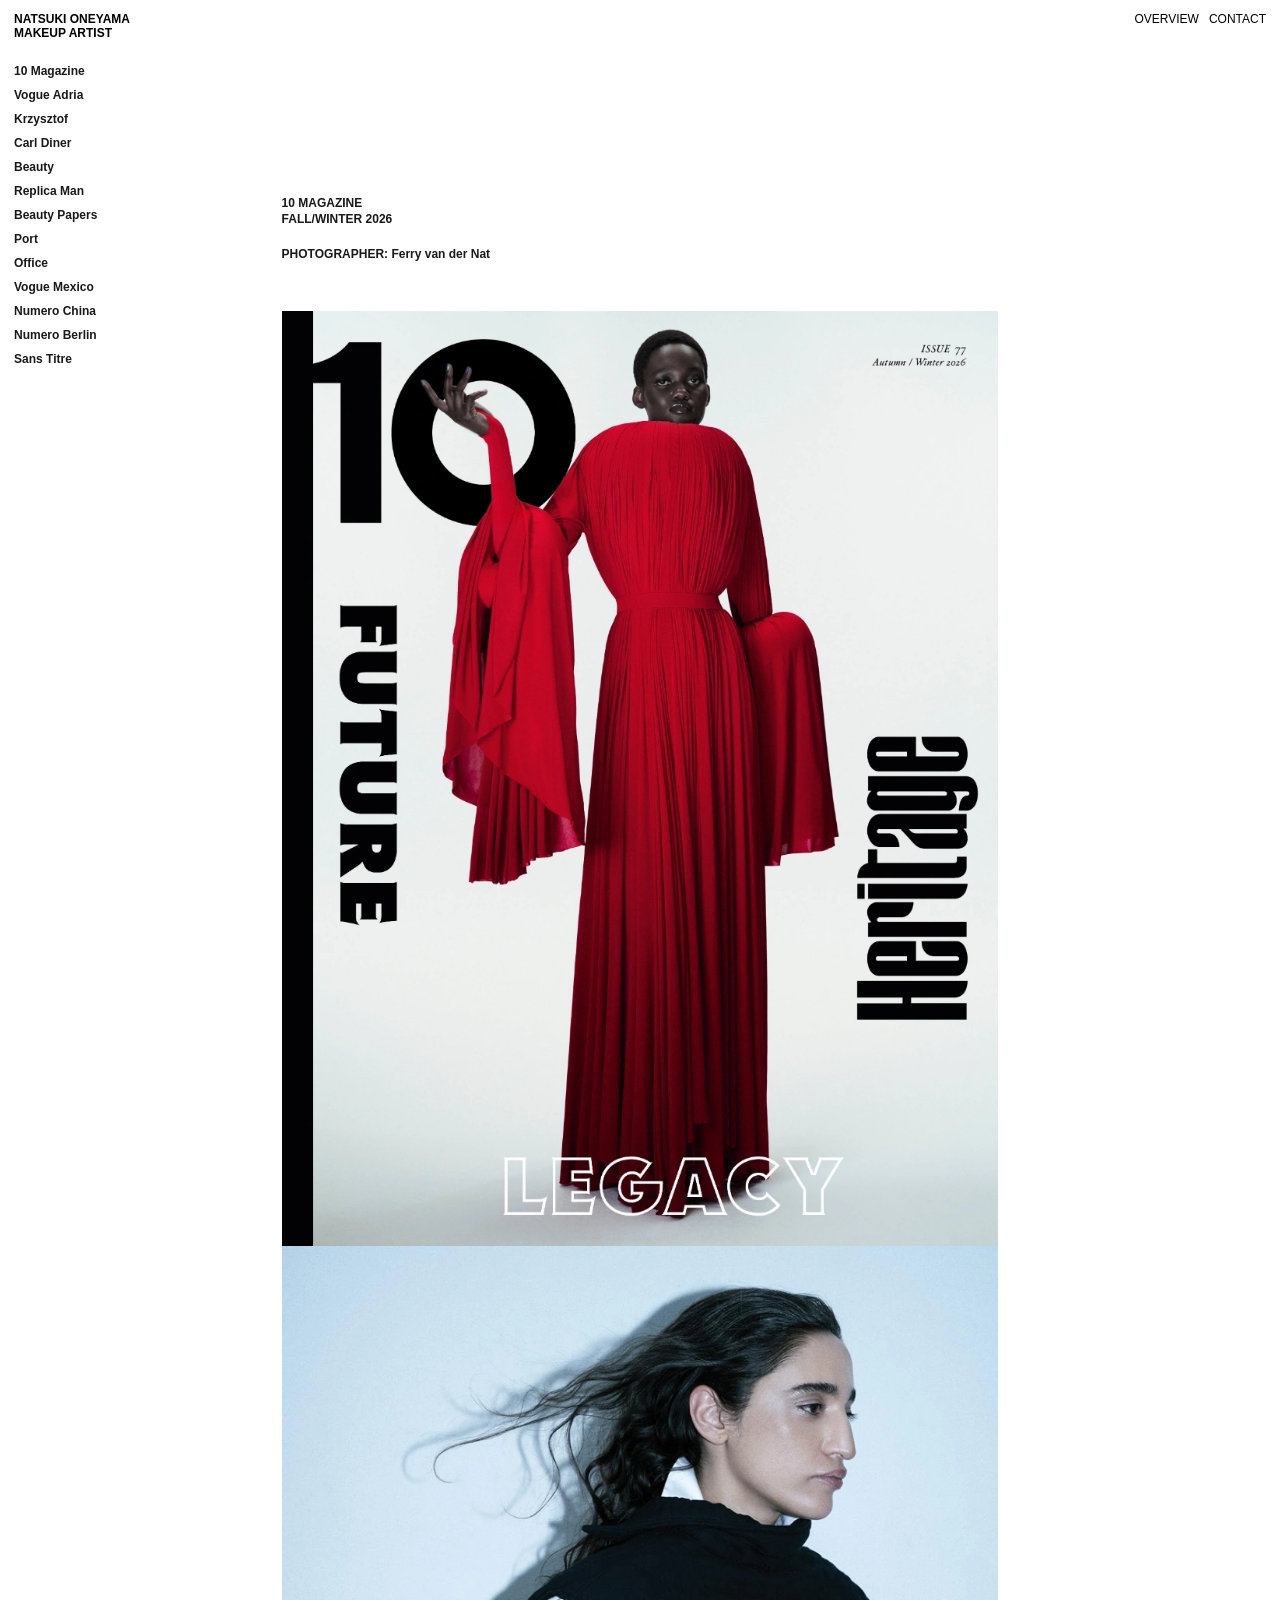
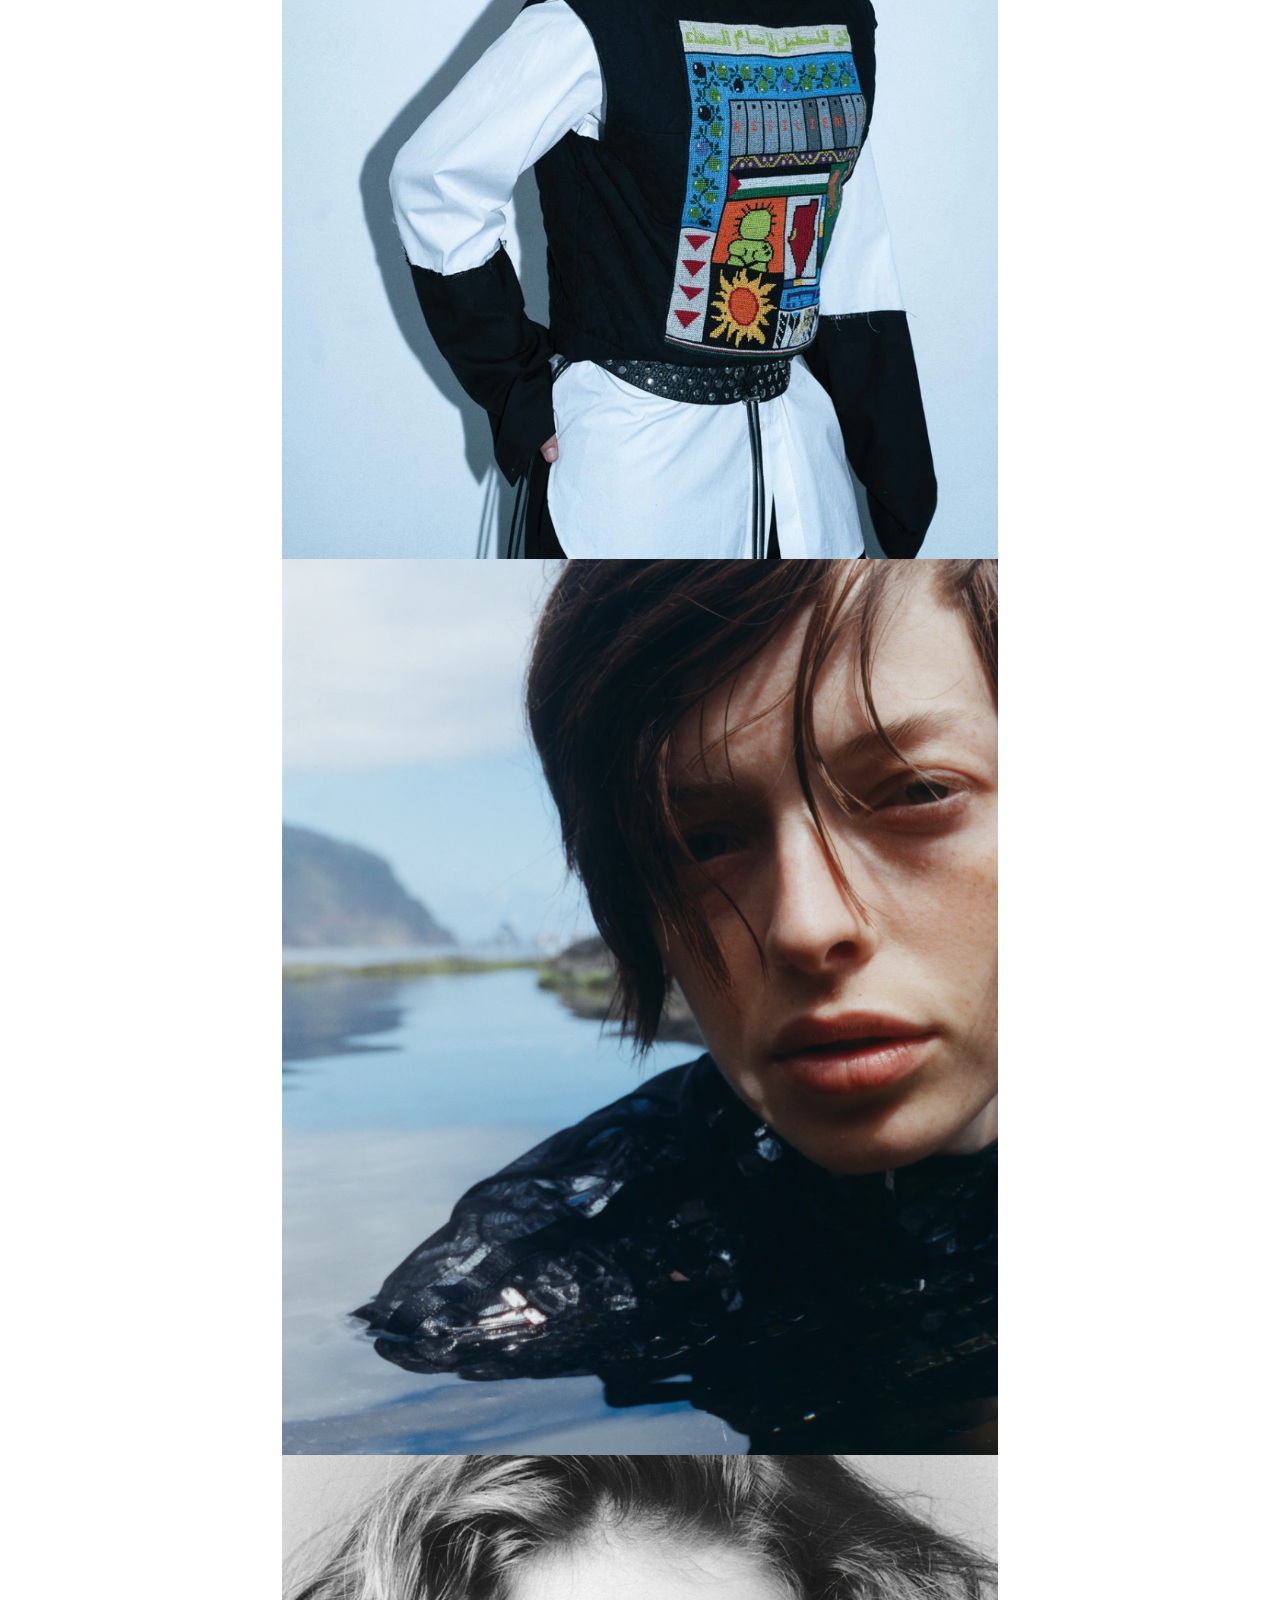
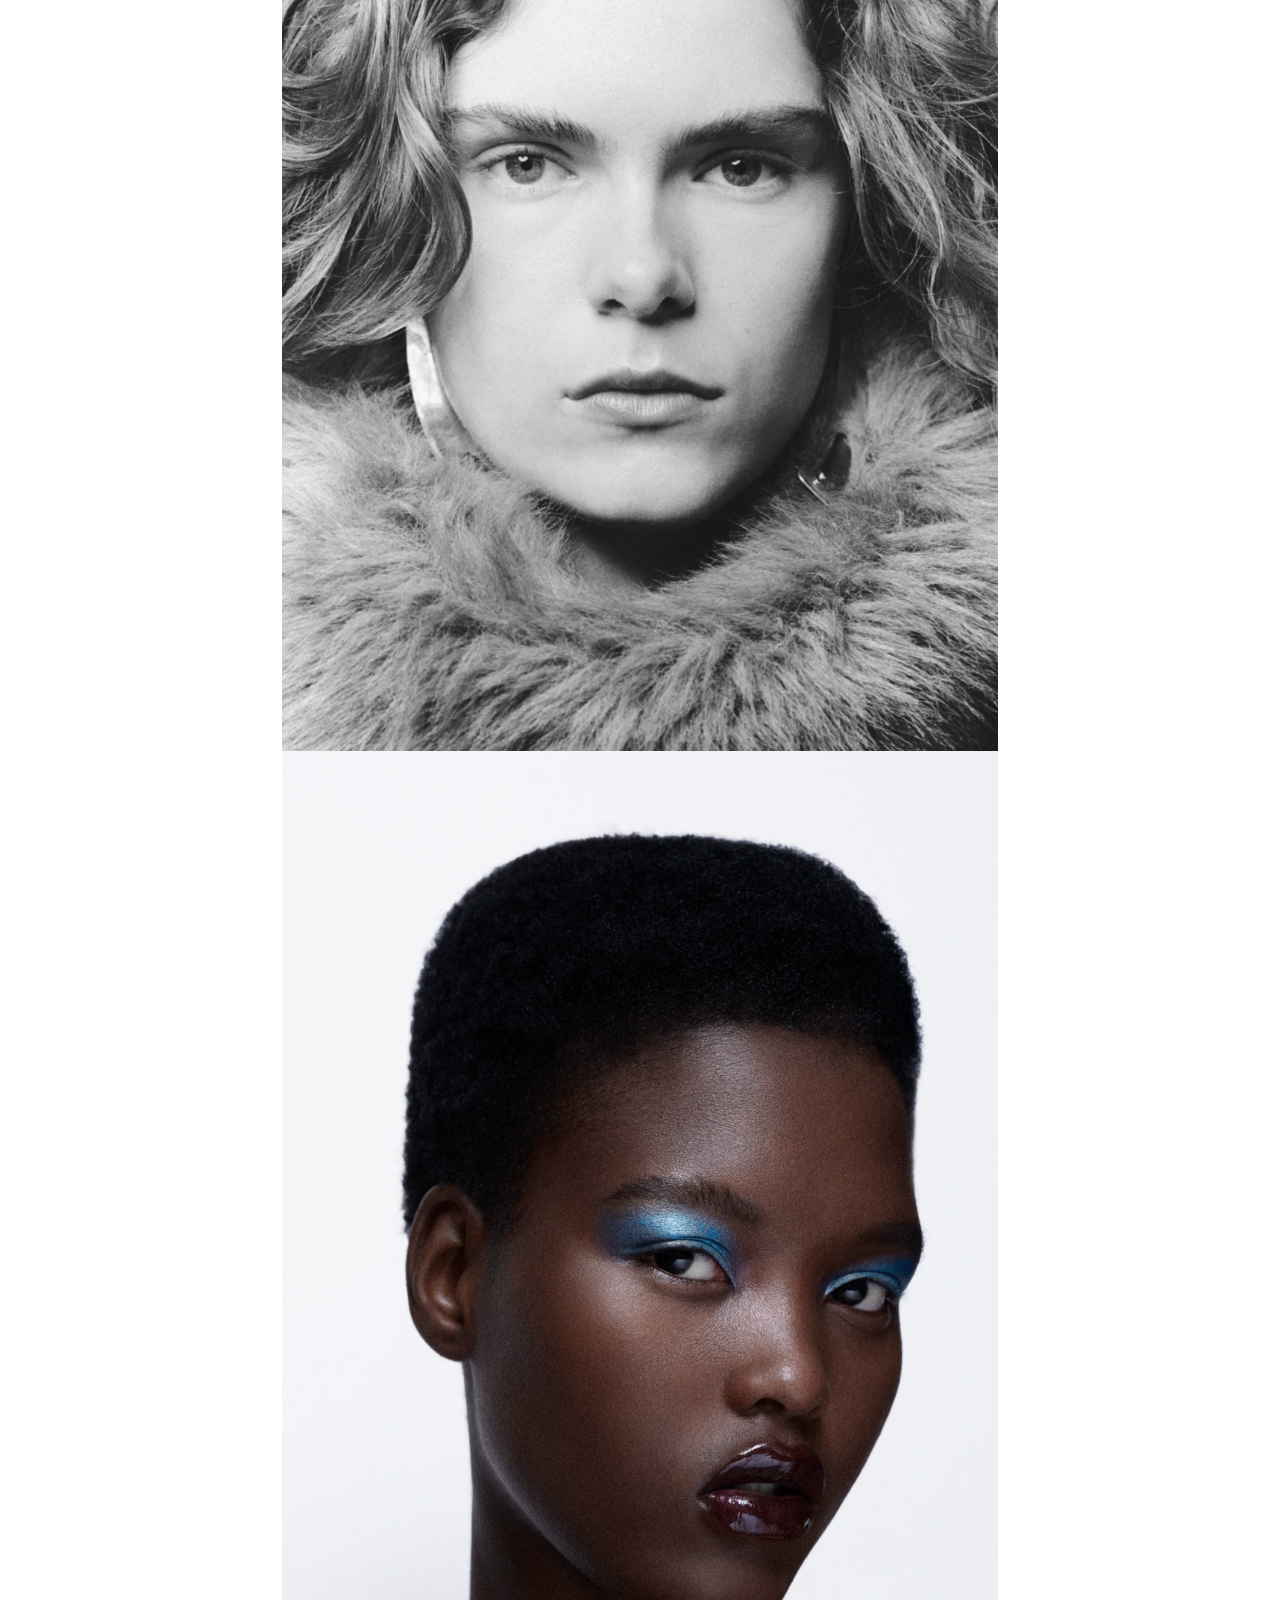
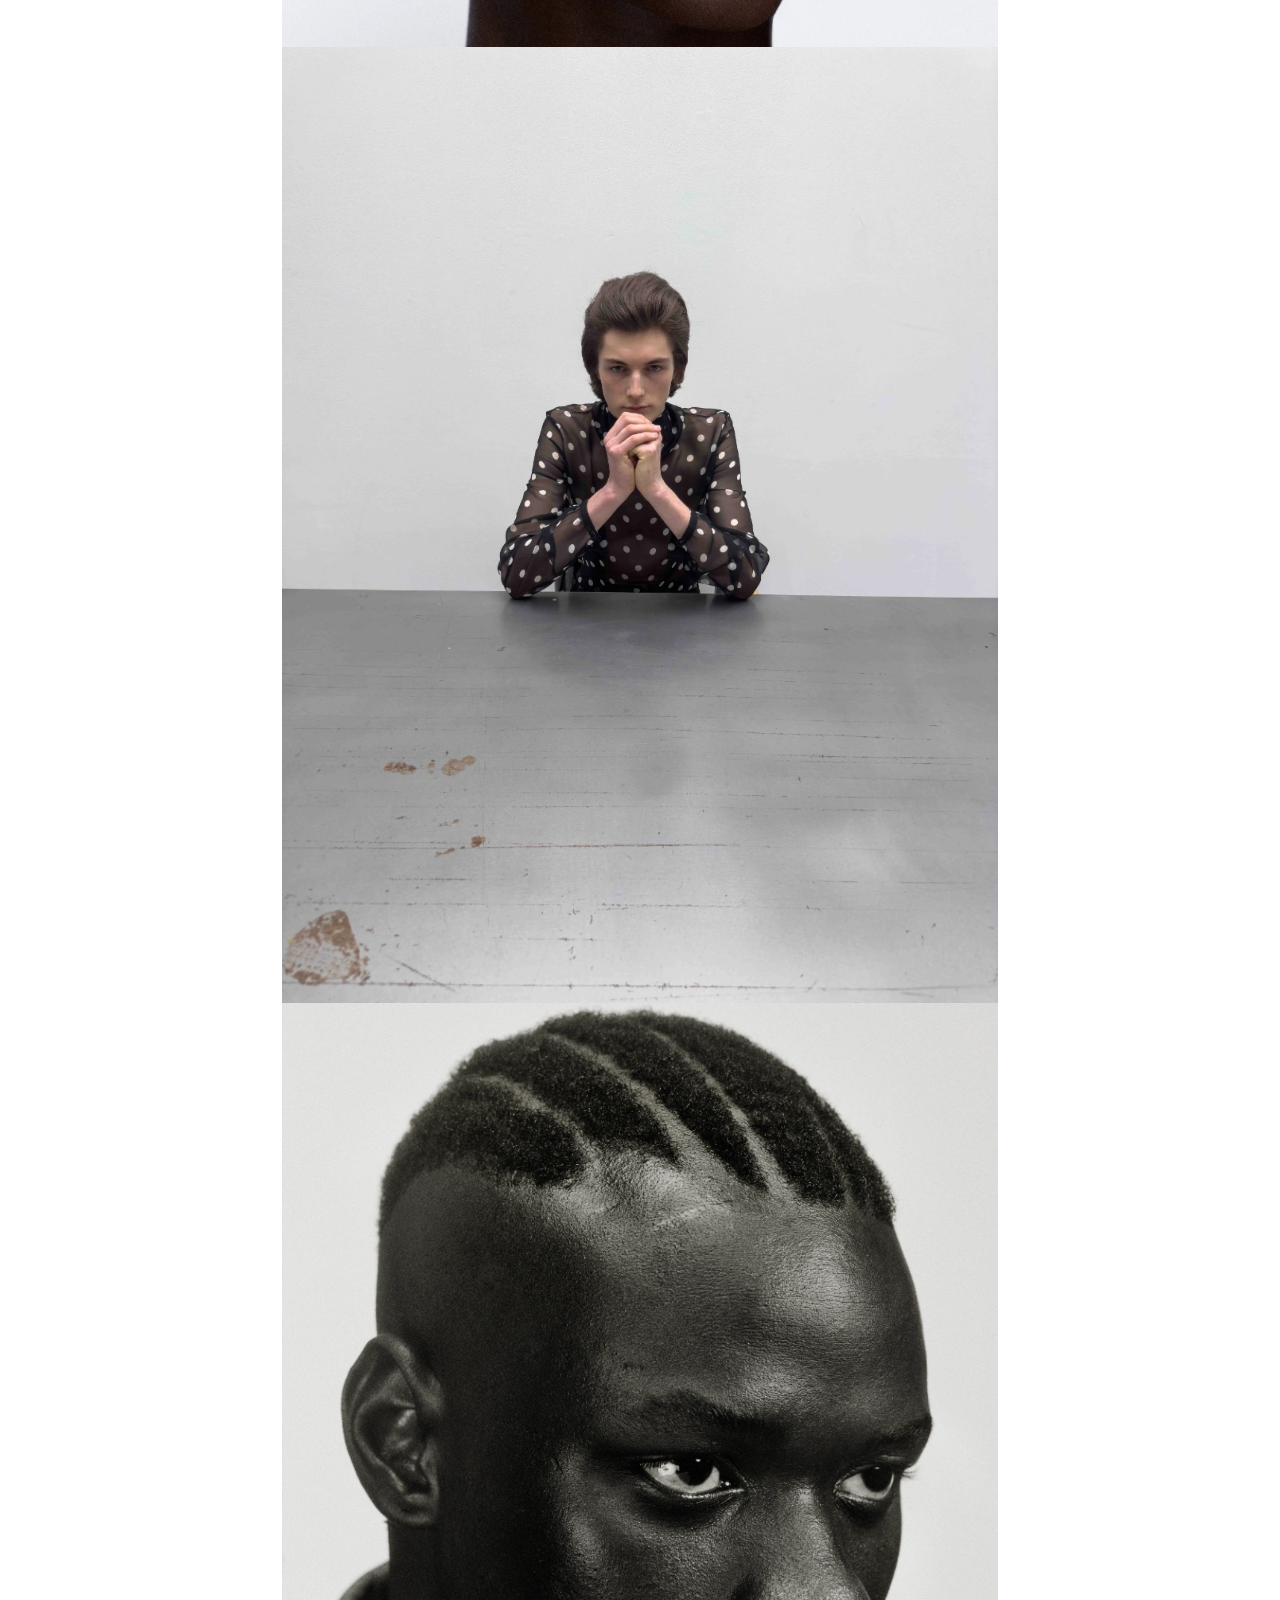
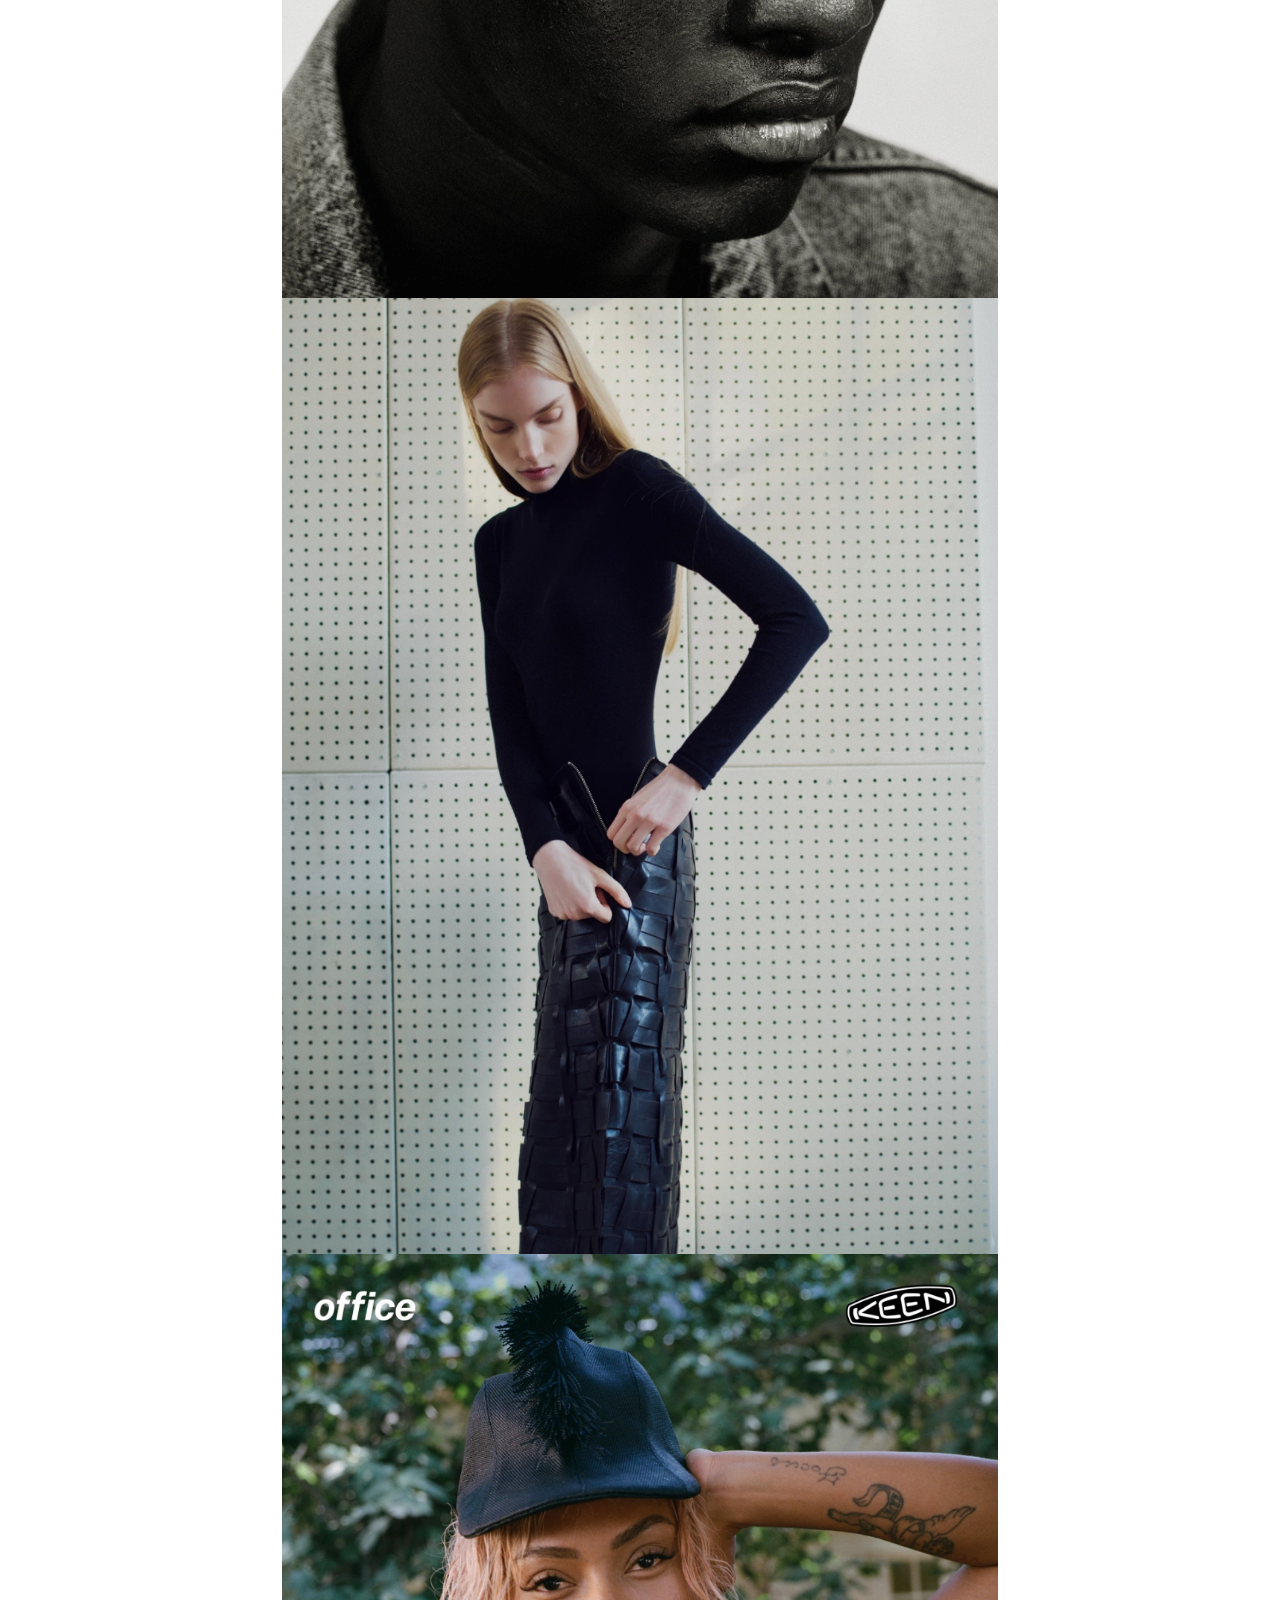
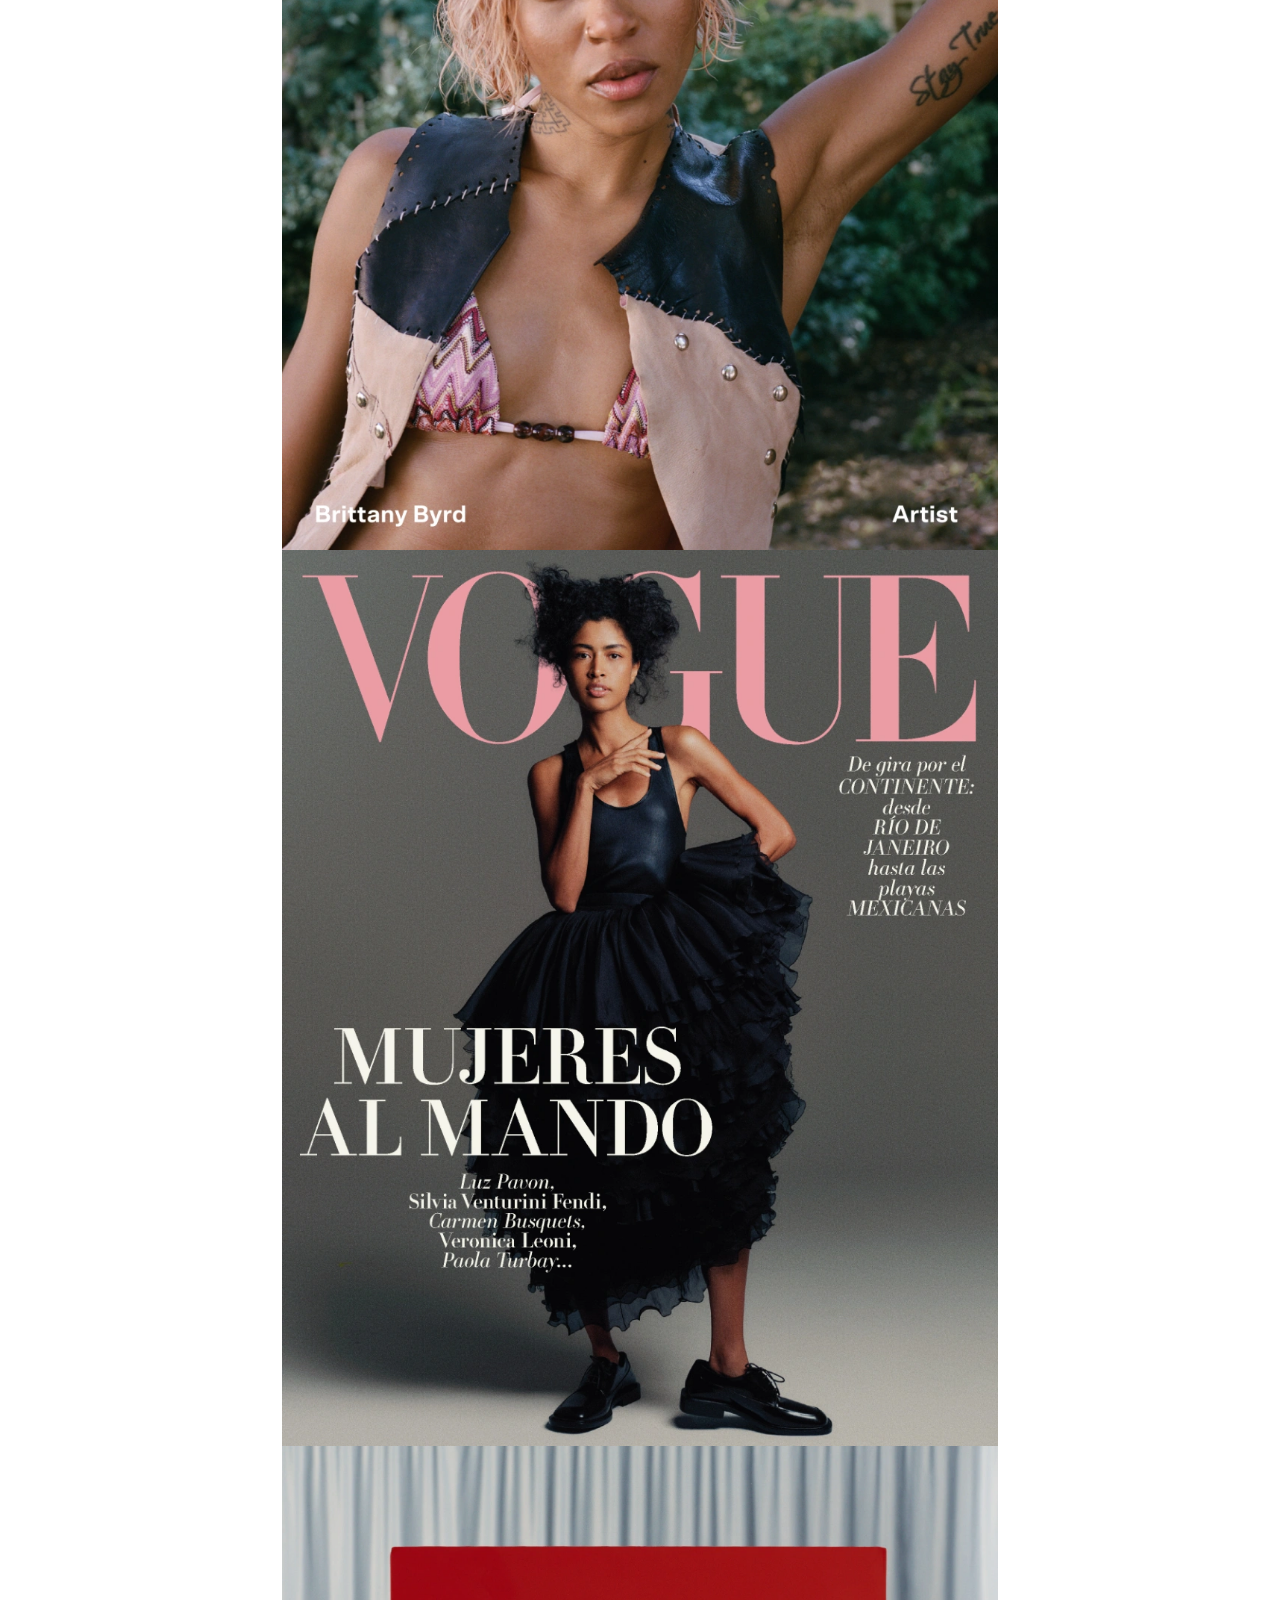
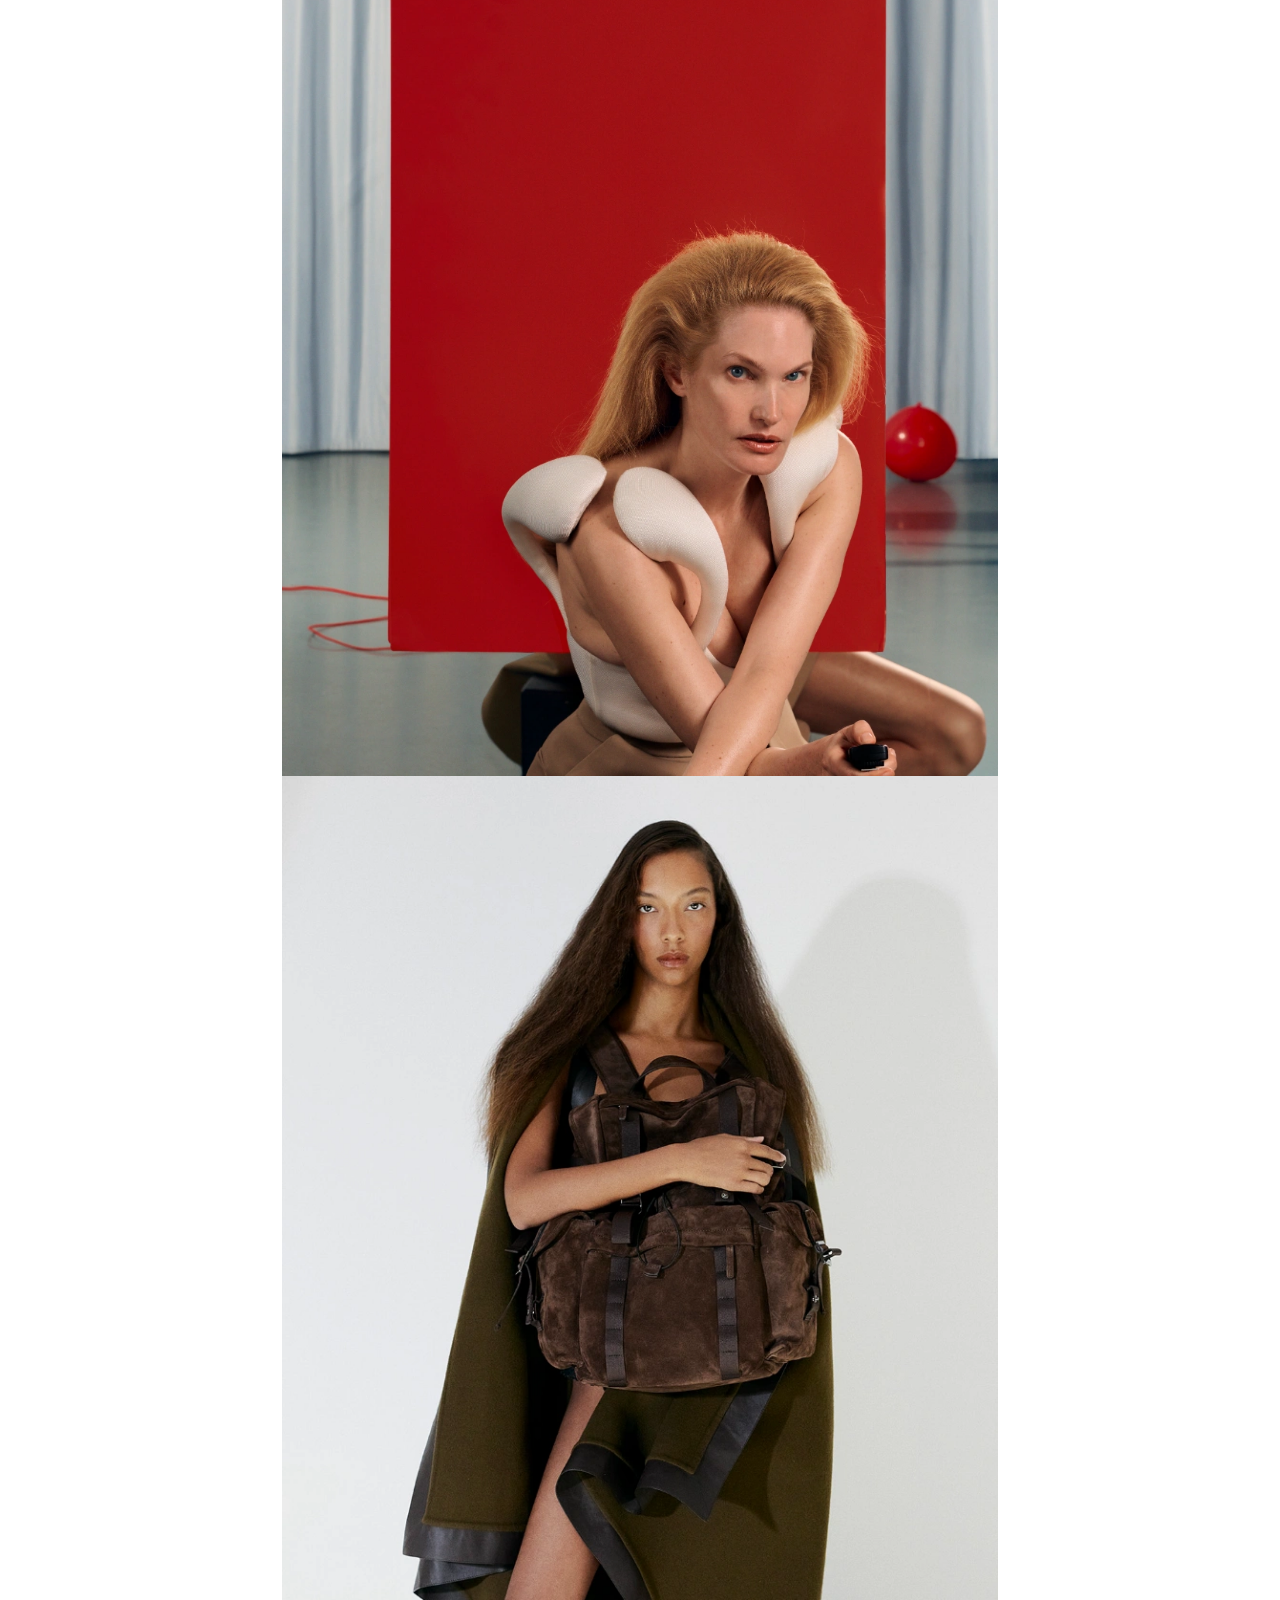
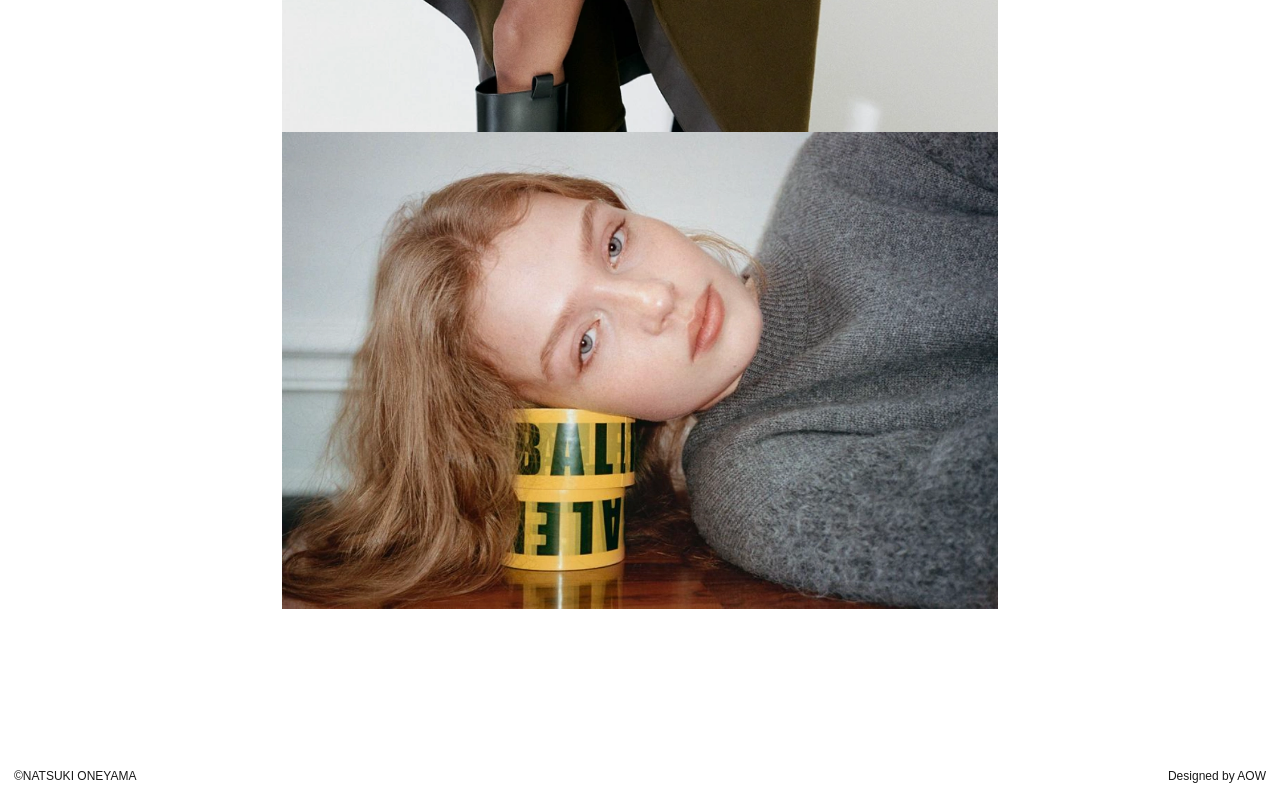
==== commit b11c0433: "Refine fullscreen horizontal modal Co-Authored-By: Claude Sonnet 5 <noreply@anthropic.com>" ====
--- a/index.html
+++ b/index.html
@@ -21,7 +21,6 @@
        target anywhere in the current site, so it's plain text, not a link - see
        report. -->
   <nav class="index-header-nav" aria-label="Site">
-    <span>PERSONAL.</span>
     <a href="overview.html">OVERVIEW</a>
     <a href="mailto:natsukioneyama@gmail.com">CONTACT</a>
   </nav>
--- a/index.css
+++ b/index.css
@@ -18,16 +18,9 @@
   --index-nav-top: 64px;                  /* fixed top offset of the >=1024px project index, just below the two-line brand */
   --index-first-ref-lift: 24px;           /* how far the first-project reference text moves up, >=1024px only */
   --index-first-ref-line-gap: 20px;       /* vertical gap between its 2nd and 3rd lines, all breakpoints */
-  --index-modal-height: 62vh;
 }
 @media (min-width: 1024px) {
   :root { --index-top-space: 220px; }
-}
-/* Horizontal Modal's own responsive steps (62/68/76vh) are intentionally on their
-   own breakpoints (768px, 1024px) and must stay independent of the page-layout
-   breakpoint above - do not merge these with --index-top-space's or #index-main's. */
-@media (min-width: 768px) and (max-width: 1023px) {
-  :root { --index-modal-height: 68vh; }
 }
 @media (min-width: 1024px) {
   :root {
@@ -35,7 +28,6 @@
        giant editorial image) - still a CSS var so it's easy to retune after a look
        on real devices. min(...) keeps it from ever exceeding the viewport. */
     --index-visual-width: min(56vw, 900px);
-    --index-modal-height: 76vh;
   }
 }
 
@@ -128,16 +120,28 @@
   padding: 0 var(--edge) 24px;
 }
 
-/* ============ Horizontal project modal (unchanged from the previous pass) ============ */
+/* ============ Horizontal project modal ============ */
 #index-modal { touch-action: pan-x; overscroll-behavior-y: none; }
 #index-modal:focus-visible { outline: none; }
 /* Brand/caption overlay the image directly (transparent, fixed position) - clicking
-   either closes the modal, same as clicking the surrounding margin. */
-#index-modal-header { line-height: 1.2; cursor: pointer; }
+   either closes the modal (see index.js; clicking the media or the background
+   margin does not). z-index:1 (same value/reason as overview.css's own .info-brand)
+   is required now that #index-stage is full height and would otherwise paint over
+   it (later DOM sibling, same z-index:auto stacking level) - this is the one part
+   of this change that isn't pure sizing, but without it the header/caption would be
+   literally invisible behind the media. */
+#index-modal-header { line-height: 1.2; cursor: pointer; z-index: 1; }
 #index-modal-caption { margin-top: 10px; font-weight: normal; }
+/* Each media's height = the viewport height, full-bleed top to bottom, on every
+   device - no reserved header/caption band, no vertical centering. 100vh first as a
+   fallback, then 100dvh overrides it where supported: 100dvh tracks the *current*
+   visible viewport as iOS Safari's address bar shows/hides, instead of 100vh's fixed
+   "largest possible" viewport, which is what caused the classic mobile Safari
+   overflow/clipping issue - no JS viewport measurement needed either way. */
 #index-stage {
-  position: absolute; left: 0; right: 0; top: 50%; transform: translateY(-50%);
-  height: var(--index-modal-height);
+  position: absolute; left: 0; right: 0; top: 0;
+  height: 100vh;
+  height: 100dvh;
   display: flex; gap: 0;
   overflow-x: auto; overflow-y: hidden;
   -webkit-overflow-scrolling: touch;
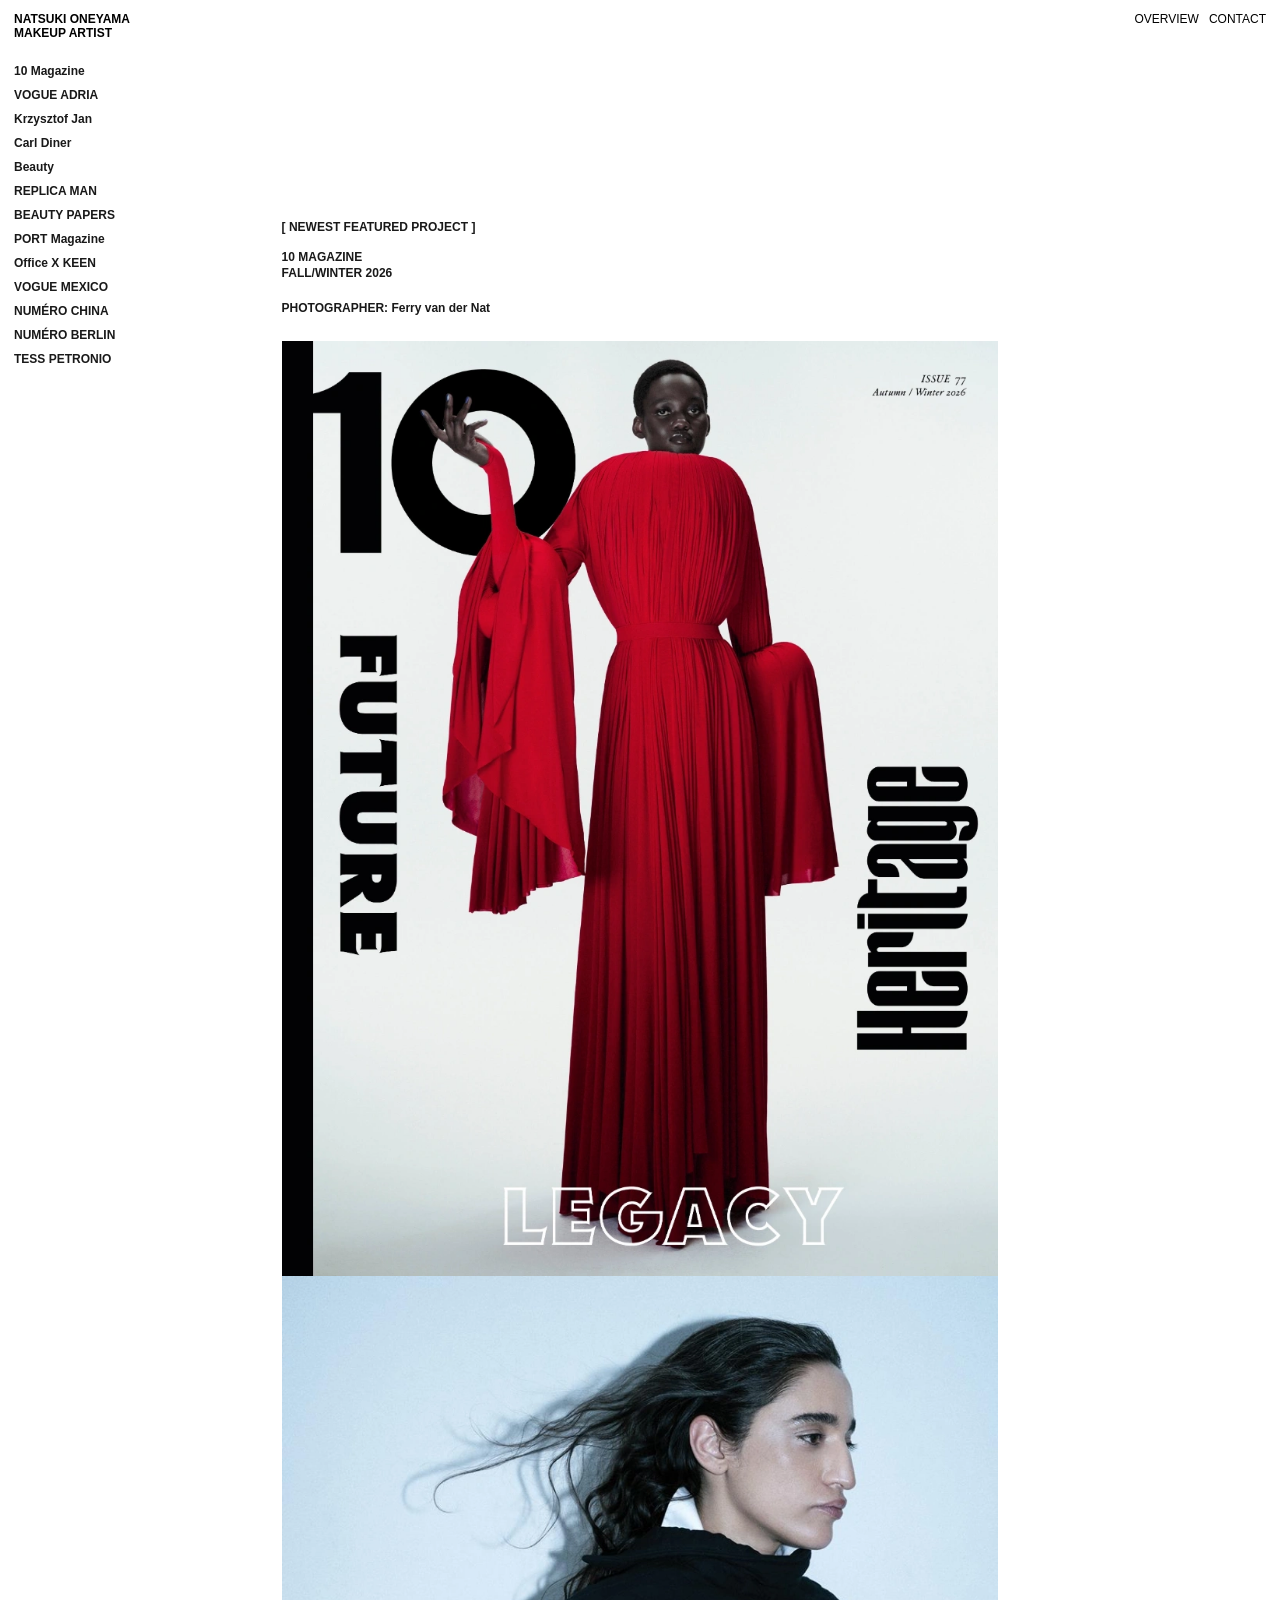
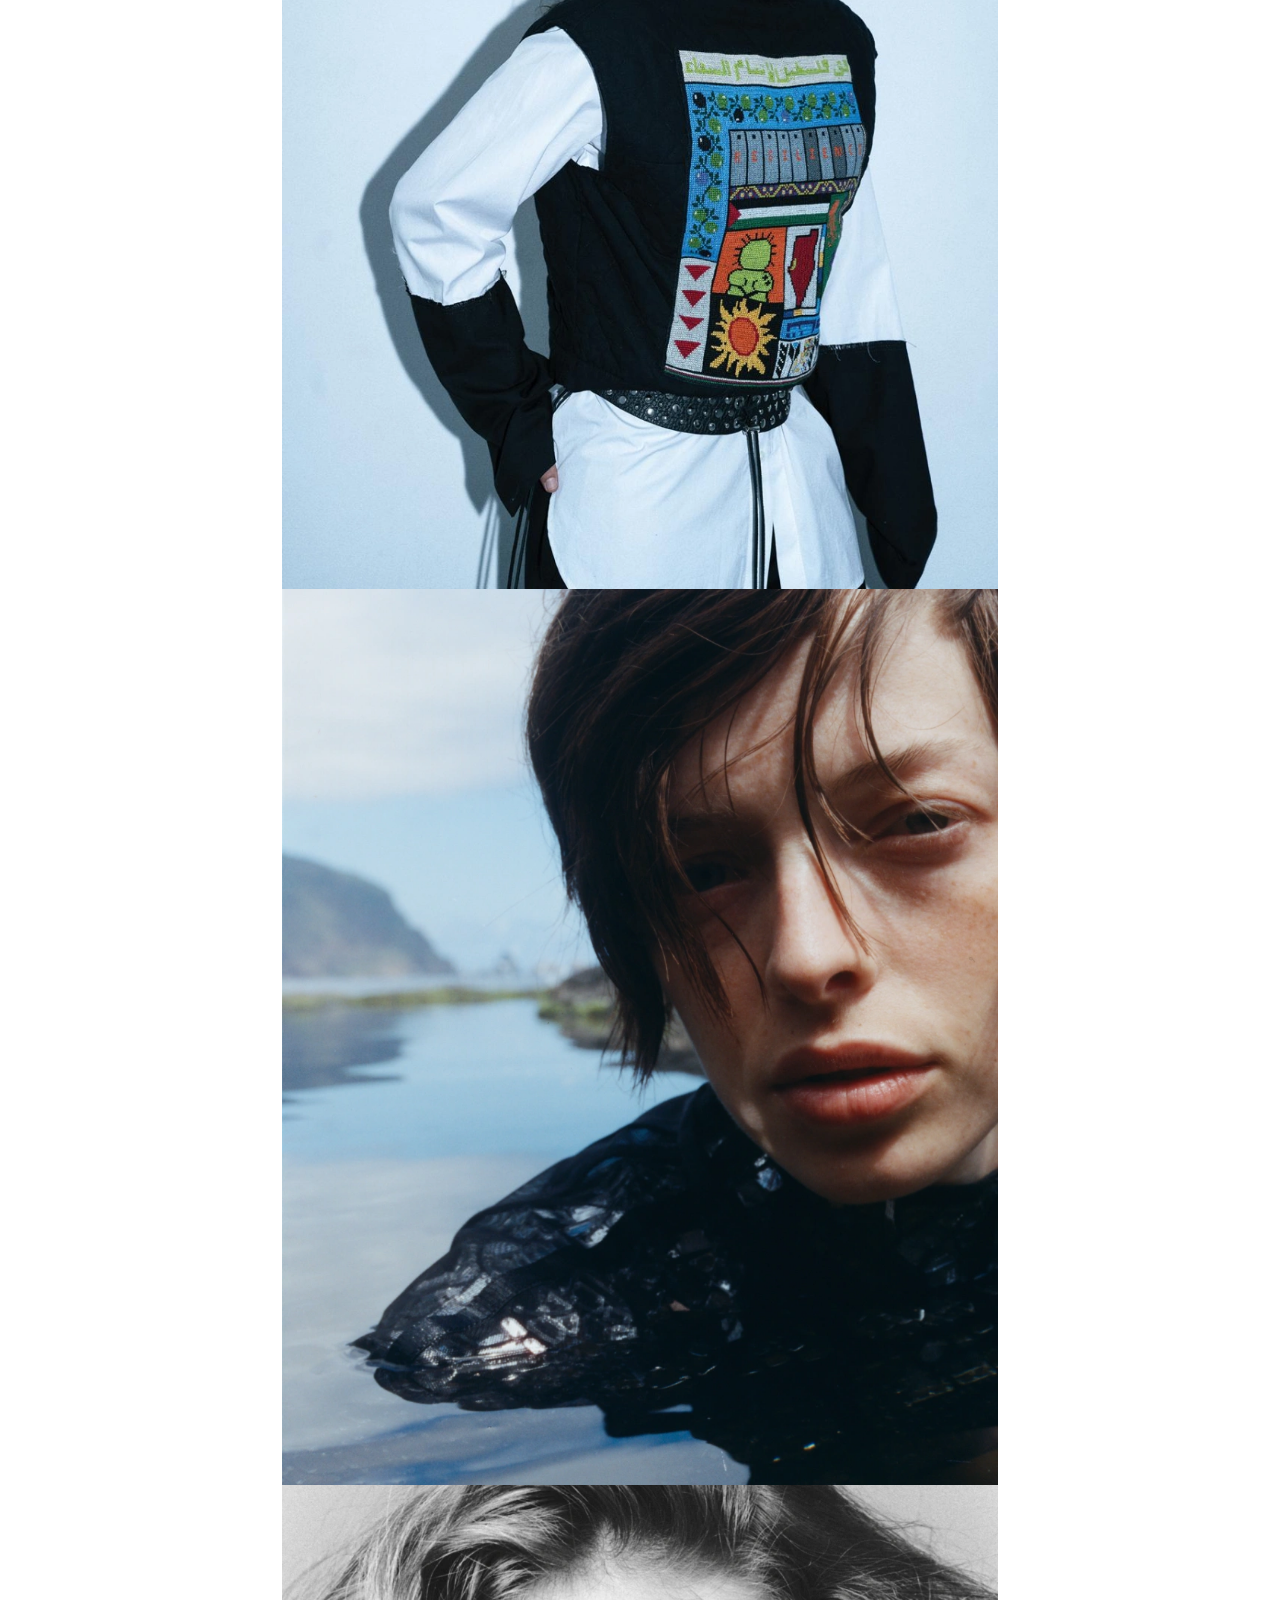
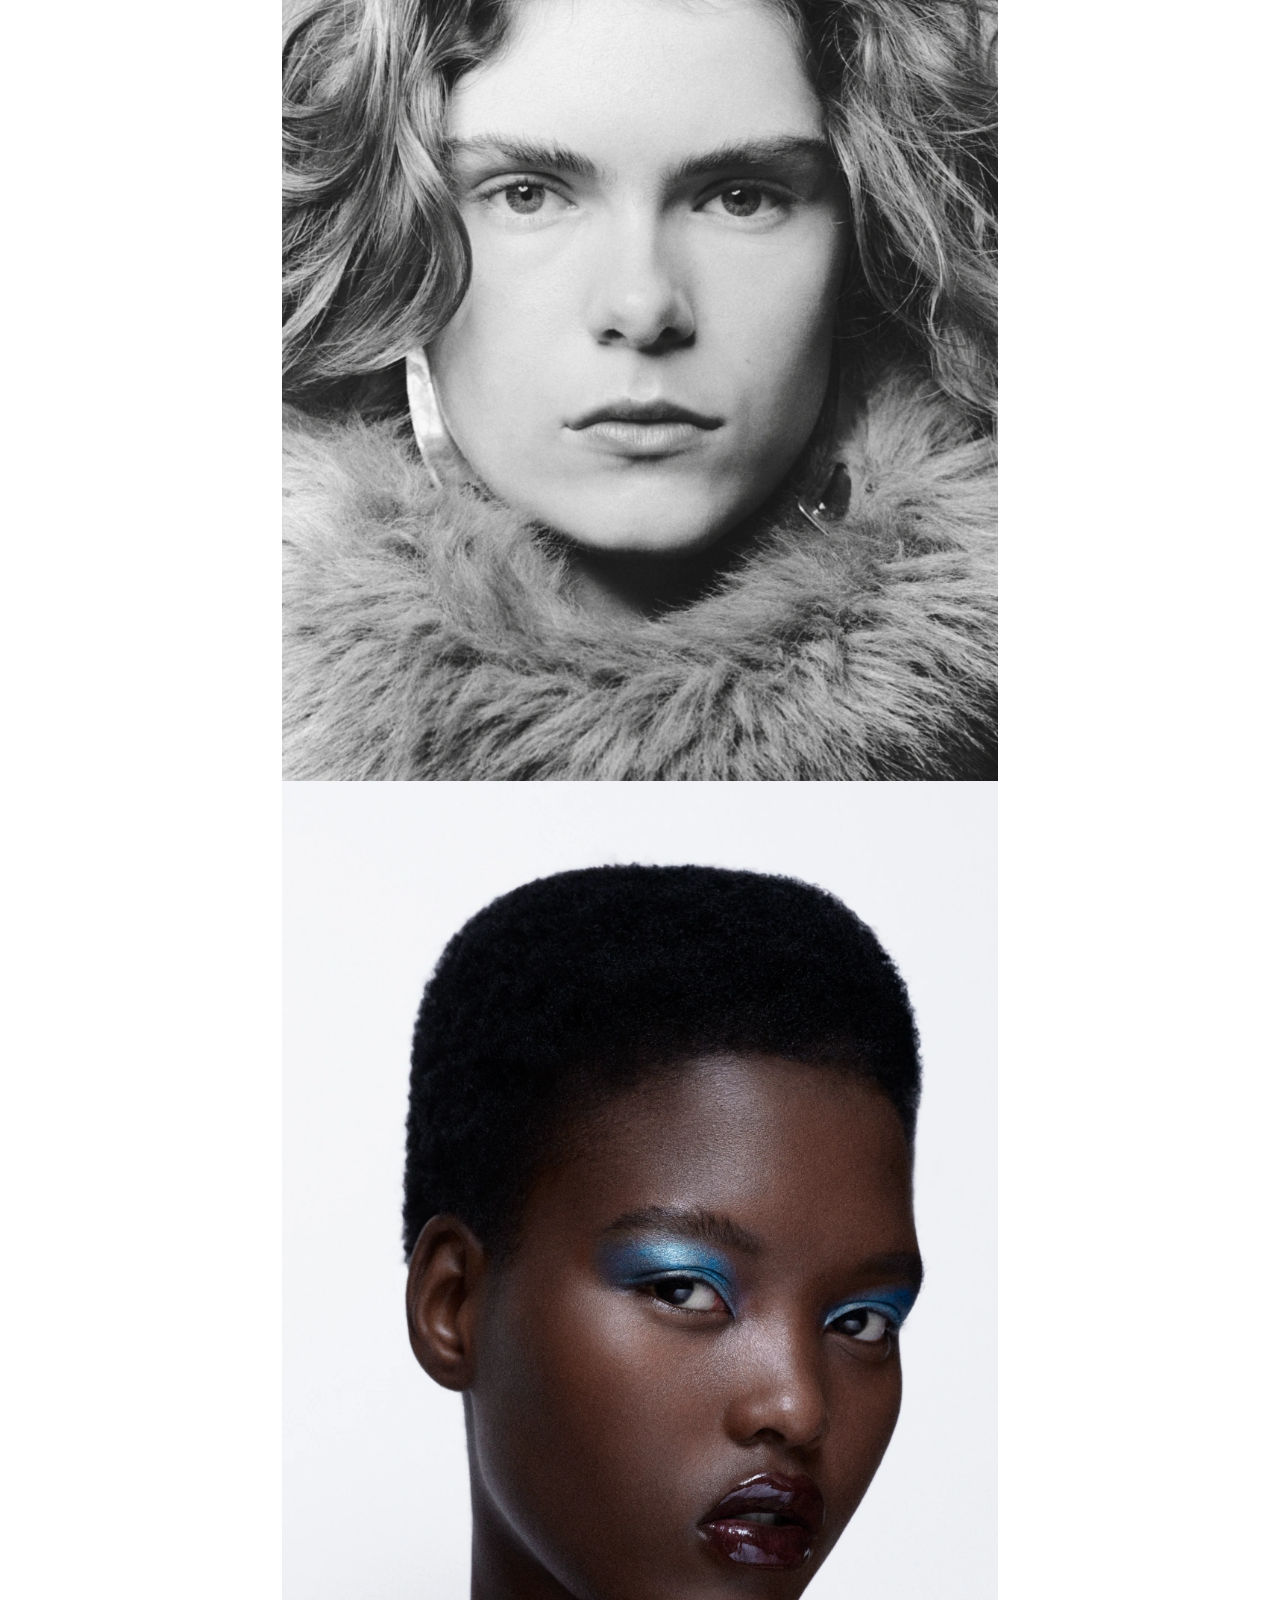
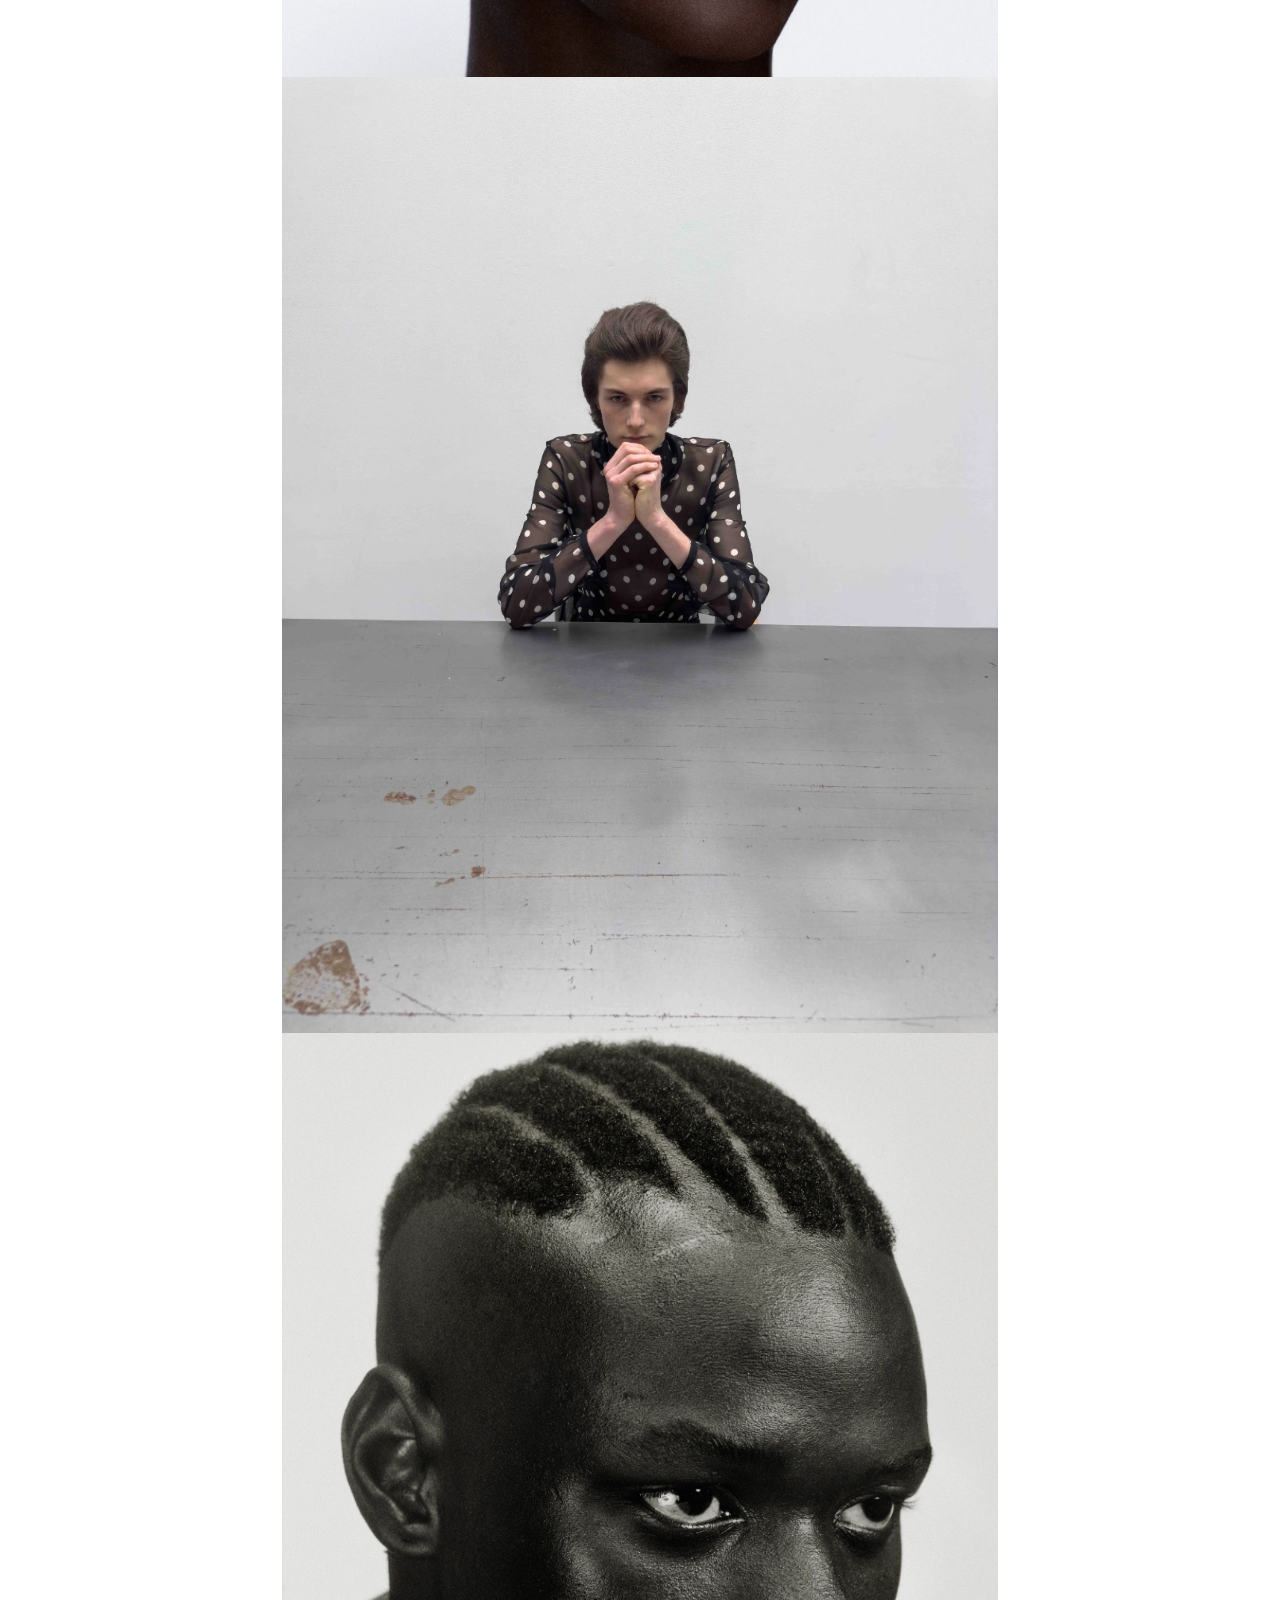
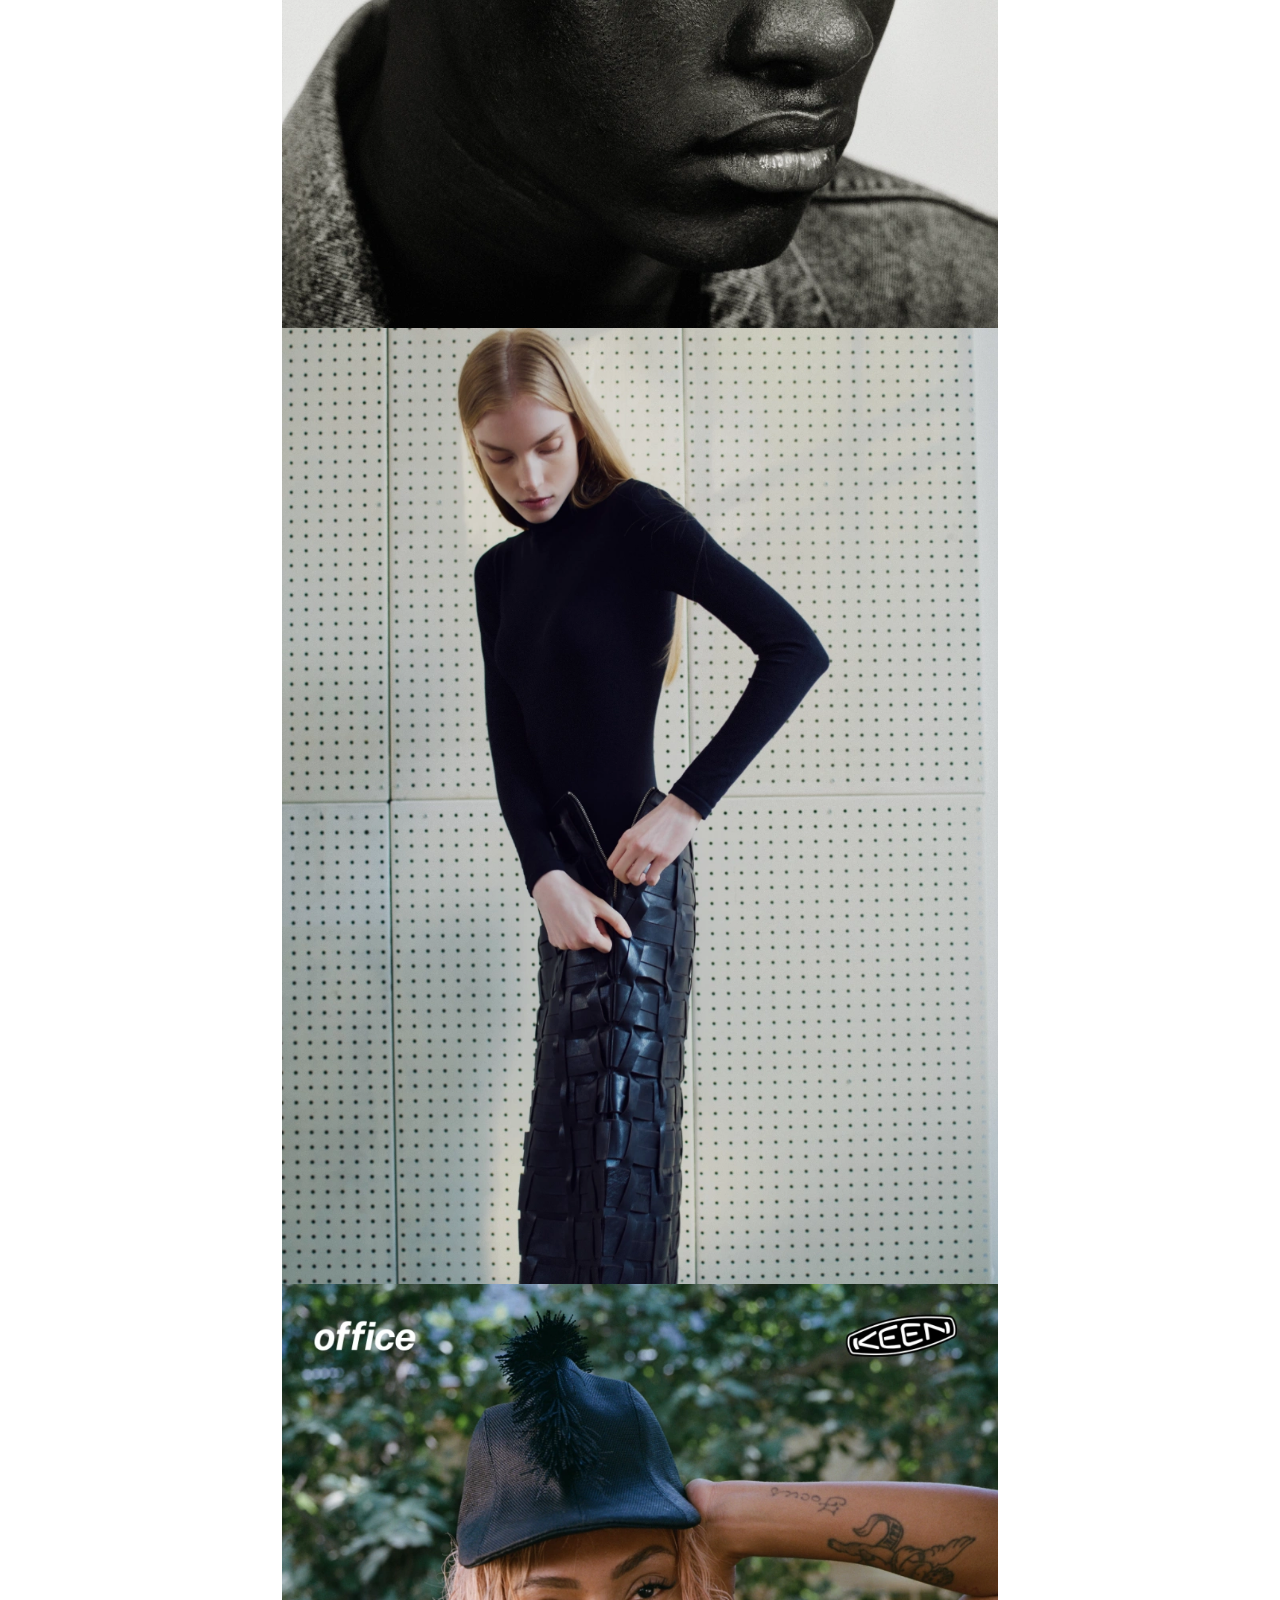
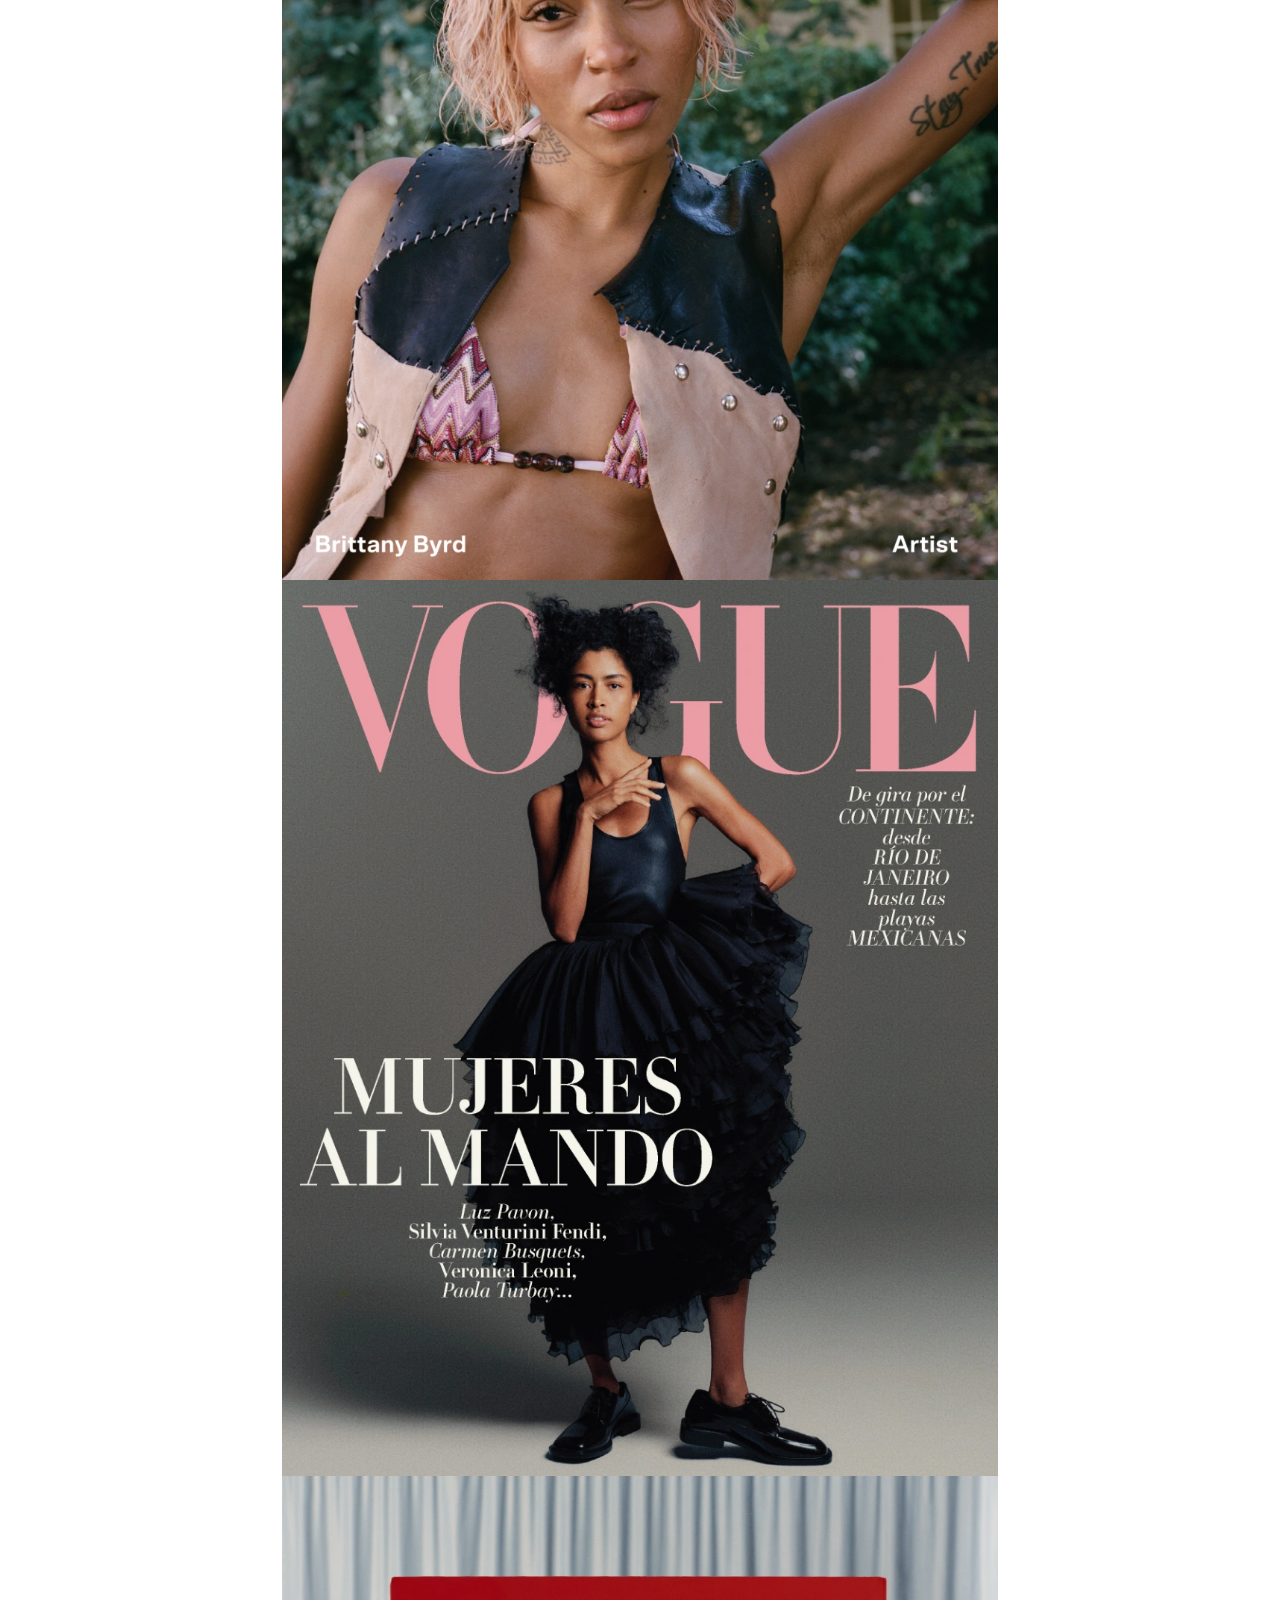
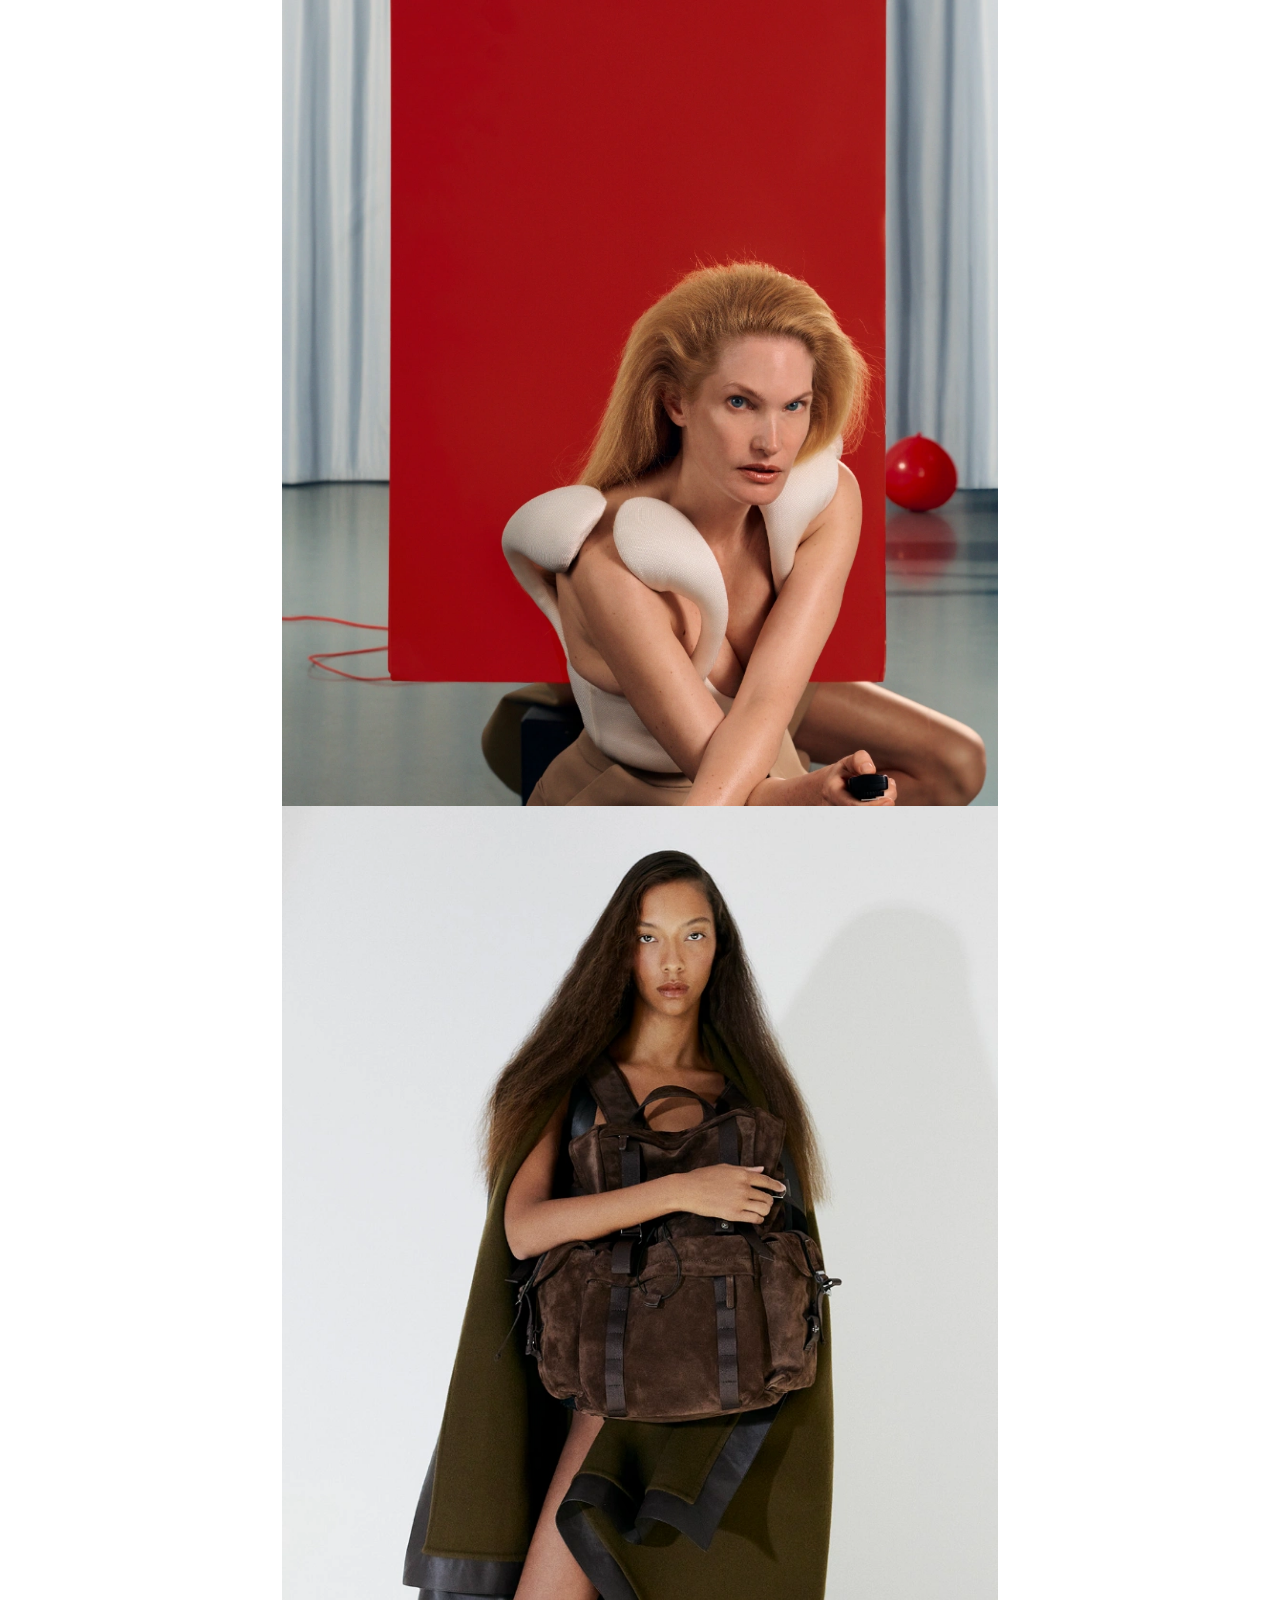
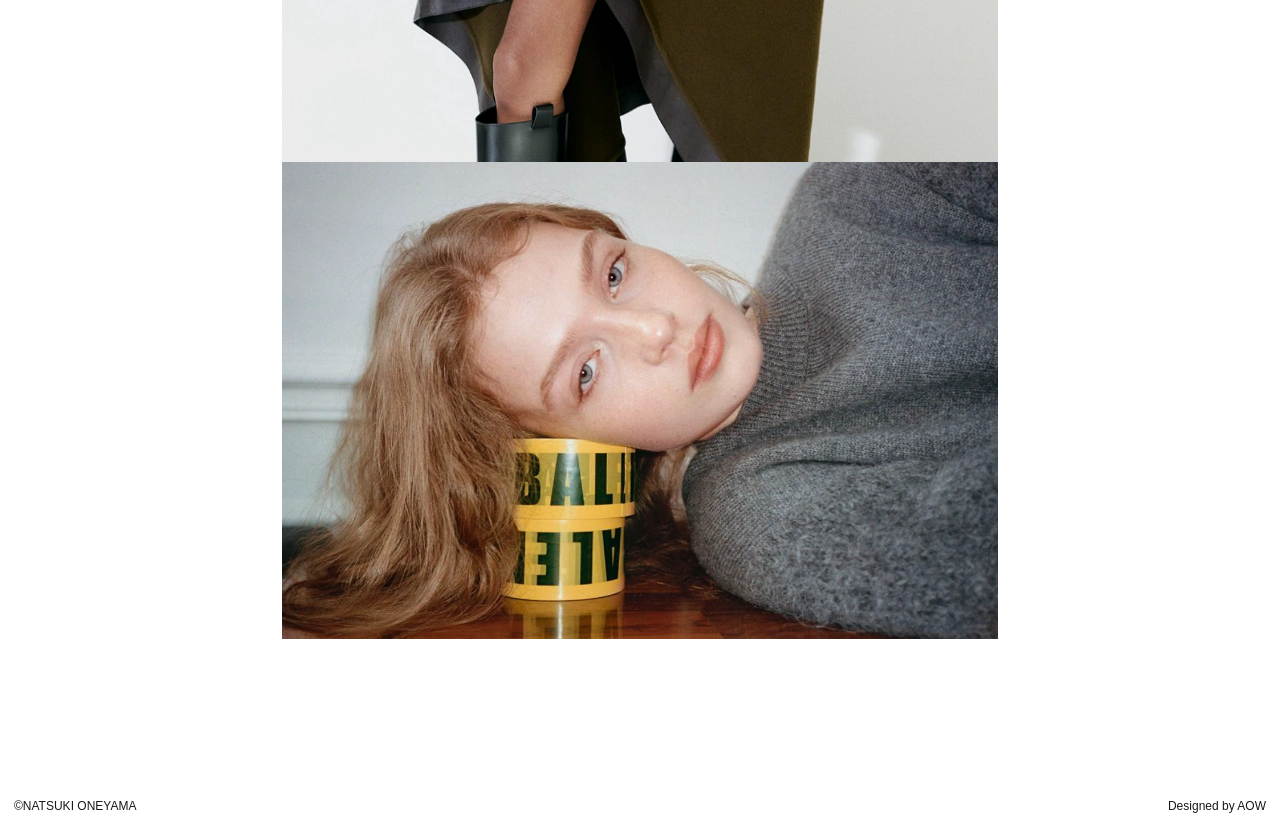
==== commit e9bd49ea: "Refine index featured label and overview hover" ====
--- a/index.html
+++ b/index.html
@@ -29,6 +29,8 @@
          sequence and same openProject() as the giant thumbnails below. -->
     <nav class="index-project-nav" id="index-project-nav" aria-label="Project index"></nav>
     <div class="index-visual" id="index-visual">
+      <!-- Independent sibling, not part of .index-first-ref - see report. -->
+      <div class="index-featured-label">[ NEWEST FEATURED PROJECT ]</div>
       <!-- The only per-project reference text on the page - see report (#10). -->
       <div class="index-first-ref">
         <p>10 MAGAZINE</p>
--- a/overview.css
+++ b/overview.css
@@ -7,15 +7,38 @@
 button:focus-visible, a:focus-visible { outline: 1px solid currentColor; outline-offset: 4px; }
 .no-ring:focus-visible { outline: none; }
 [hidden] { display: none !important; }
-.brand, .info-brand, .modal-brand { position: fixed; left: max(var(--edge), env(safe-area-inset-left)); top: max(12px, env(safe-area-inset-top)); text-align: left; line-height: 1.2; font-weight: normal; }
+.brand, .info-brand, .modal-brand { position: fixed; left: max(var(--edge), env(safe-area-inset-left)); top: max(12px, env(safe-area-inset-top)); text-align: left; line-height: 1.2; font-weight: bold; }
 .brand { z-index: 10; color: white; mix-blend-mode: difference; }
+/* Shared by index.html and overview.html (both load this file) so the two pages'
+   top-right nav can never drift apart - same overlay-on-image technique as .brand
+   (fixed + mix-blend-mode) rather than a white bar that separates it from the
+   visual, on every breakpoint. */
+.index-header-nav {
+  display: flex; gap: 10px;
+  position: fixed; z-index: 10; color: white; mix-blend-mode: difference;
+  right: max(var(--edge), env(safe-area-inset-right));
+  top: max(12px, env(safe-area-inset-top));
+}
 #overview { padding: 40px var(--edge) 64px; }
 #grid { position: relative; }
-.jl-item { display: block; margin: 0; transform-origin: center; transition: transform 180ms ease; }
-.jl-item img, .jl-item video { width: 100%; height: 100%; object-fit: contain; display: block; }
-.jl-item:focus-visible { transform: scale(1.065); z-index: 2; }
-.jl-item.selected { transform: scale(0.85); z-index: 2; }
-@media (hover: hover) and (pointer: fine) { .jl-item:hover { transform: scale(0.85); z-index: 2; } }
+.jl-item { display: block; margin: 0; }
+/* transform-origin/transition live on the inner media, not this wrapper: the
+   wrapper is the absolutely-positioned, justifiedLayout-sized grid cell that
+   :hover/mouseenter/mouseleave hit-test against, so its own box must never resize -
+   only the visual (img/video) scales. That keeps the hover hit-box static and is
+   what stops the shrink-hover-out/grow-hover-in flicker loop at a thumbnail's edge. */
+.jl-item img, .jl-item video { width: 100%; height: 100%; object-fit: contain; display: block; transform-origin: center; transition: transform 180ms ease; }
+.jl-item:focus-visible { z-index: 2; }
+.jl-item:focus-visible img, .jl-item:focus-visible video { transform: scale(1.065); }
+.jl-item.selected { z-index: 2; }
+.jl-item.selected img, .jl-item.selected video { transform: scale(0.85); }
+/* .hover-group is toggled by overview.js on every thumbnail belonging to the
+   hovered one's project (not just the hovered element itself), replacing the old
+   bare `.jl-item:hover` rule - see the report for why. */
+@media (hover: hover) and (pointer: fine) {
+  .jl-item.hover-group { z-index: 2; }
+  .jl-item.hover-group img, .jl-item.hover-group video { transform: scale(0.85); }
+}
 .bottom-nav, .modal-footer { position: fixed; bottom: 0; left: 0; right: 0; padding: 9px max(var(--edge), env(safe-area-inset-right)) max(9px, env(safe-area-inset-bottom)) max(var(--edge), env(safe-area-inset-left)); min-height: 46px; display: flex; align-items: center; justify-content: space-between; gap: 20px; }
 .bottom-nav { z-index: 5; background: rgba(255,255,255,.55); backdrop-filter: blur(14px); -webkit-backdrop-filter: blur(14px); }
 .bottom-nav[inert], .brand[inert] { visibility: hidden; }
@@ -46,4 +69,4 @@
   .clients { grid-row: auto; }
   .info-links { font-size: 10px; }
 }
-@media (prefers-reduced-motion: reduce) { .jl-item { transition: none; } }
+@media (prefers-reduced-motion: reduce) { .jl-item img, .jl-item video { transition: none; } }
--- a/index.css
+++ b/index.css
@@ -16,8 +16,8 @@
   --index-footer-space: 160px;            /* whitespace before the footer, after the last thumbnail */
   --index-first-ref-gap: 24px;            /* space between the first-project reference text and its image */
   --index-nav-top: 64px;                  /* fixed top offset of the >=1024px project index, just below the two-line brand */
-  --index-first-ref-lift: 24px;           /* how far the first-project reference text moves up, >=1024px only */
   --index-first-ref-line-gap: 20px;       /* vertical gap between its 2nd and 3rd lines, all breakpoints */
+  --index-featured-label-gap: 16px;       /* space between [ NEWEST FEATURED PROJECT ] and .index-first-ref below it */
 }
 @media (min-width: 1024px) {
   :root { --index-top-space: 220px; }
@@ -31,18 +31,13 @@
   }
 }
 
-#index-brand { font-weight: bold; }
+/* #index-brand no longer needs its own font-weight override: overview.css's shared
+   `.brand, .info-brand, .modal-brand` rule is bold now (see the report). */
 .index-thumb { display: block; }
 
-/* Header nav overlays the images (fixed + mix-blend-mode, same technique as
-   .brand) on every breakpoint, rather than a white bar that separates it from the
-   visual. */
-.index-header-nav {
-  display: flex; gap: 10px;
-  position: fixed; z-index: 10; color: white; mix-blend-mode: difference;
-  right: max(var(--edge), env(safe-area-inset-right));
-  top: max(12px, env(safe-area-inset-top));
-}
+/* .index-header-nav itself now lives in overview.css (loaded before this file on
+   both index.html and overview.html), so the two pages' header nav can never drift
+   out of sync - see the report for why. */
 
 #index-main { padding-top: var(--index-top-space); }
 
@@ -87,6 +82,19 @@
 }
 .index-thumb img { display: block; width: 100%; height: auto; }
 
+/* Independent from .index-first-ref on purpose (own class, own rules, no shared
+   selector) so either can be retuned later without touching the other - deliberately
+   NOT reusing .index-first-ref's position:relative lift or its padding here. Plain
+   document flow: it just sits above .index-first-ref and pushes it (and the first
+   thumbnail after it) down by its own flow height, no manual offset to keep in sync. */
+.index-featured-label { font-weight: bold; margin-bottom: var(--index-featured-label-gap); }
+@media (max-width: 1023px) {
+  .index-featured-label {
+    padding-left: max(var(--edge), env(safe-area-inset-left));
+    padding-right: max(var(--edge), env(safe-area-inset-right));
+  }
+}
+
 /* The only per-project reference text on the page (see index.js/html) - sits
    directly before the first thumbnail in normal document flow, so it lands in the
    same place relative to the visual column on every breakpoint. */
@@ -94,12 +102,7 @@
 .index-first-ref p { margin: 0; }
 /* 2nd/3rd line gap, all breakpoints - the 1st/2nd lines stay tight (line-height only). */
 .index-first-ref p:last-child { margin-top: var(--index-first-ref-line-gap); }
-/* >=1024px only: nudge the whole block up. position:relative (not a flow-affecting
-   margin) so the space it would have occupied is untouched - the first thumbnail
-   right after it keeps its exact original top position/centering. */
-@media (min-width: 1024px) {
-  .index-first-ref { position: relative; top: calc(-1 * var(--index-first-ref-lift)); }
-}
+
 /* <=1023px only: align its left/right edges with the header brand/nav's own edge
    inset instead of sitting flush with the viewport edge like the giant thumbnails
    below it do. padding (not margin) so this doesn't touch .index-visual's own
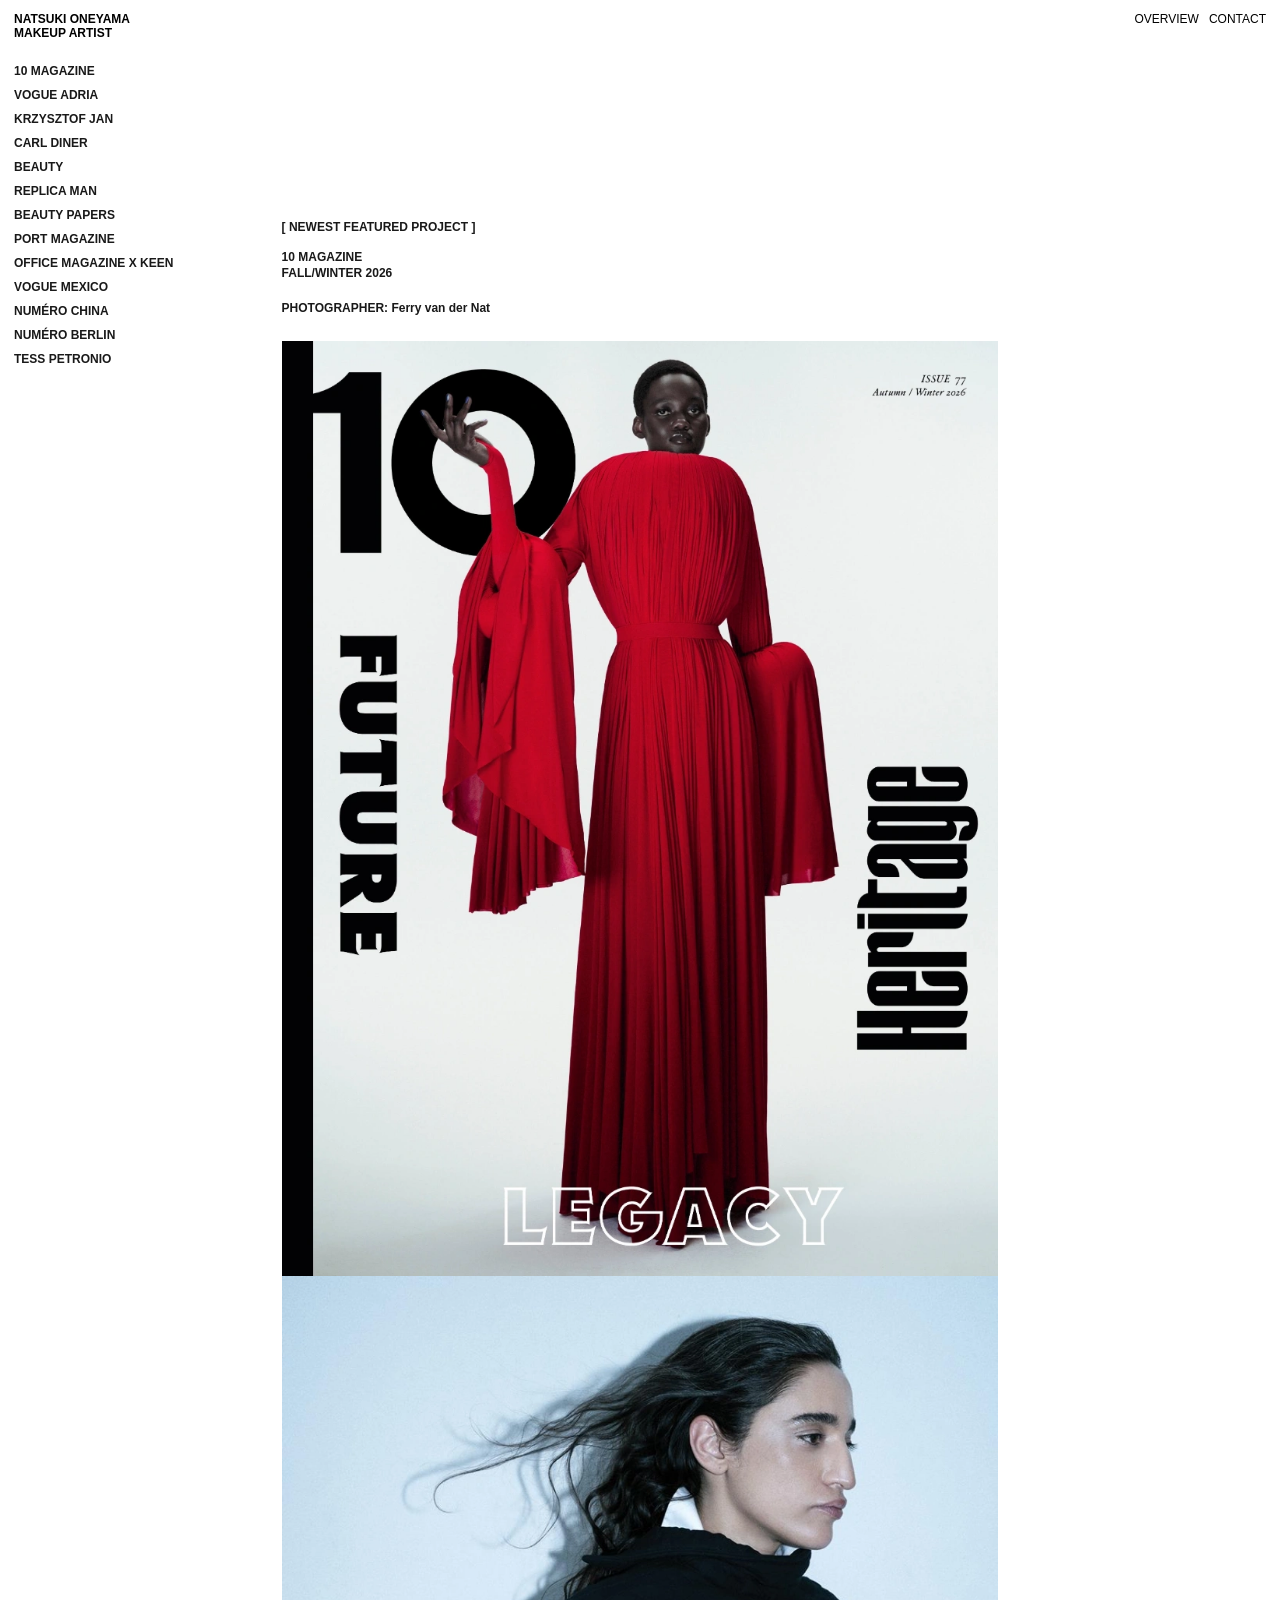
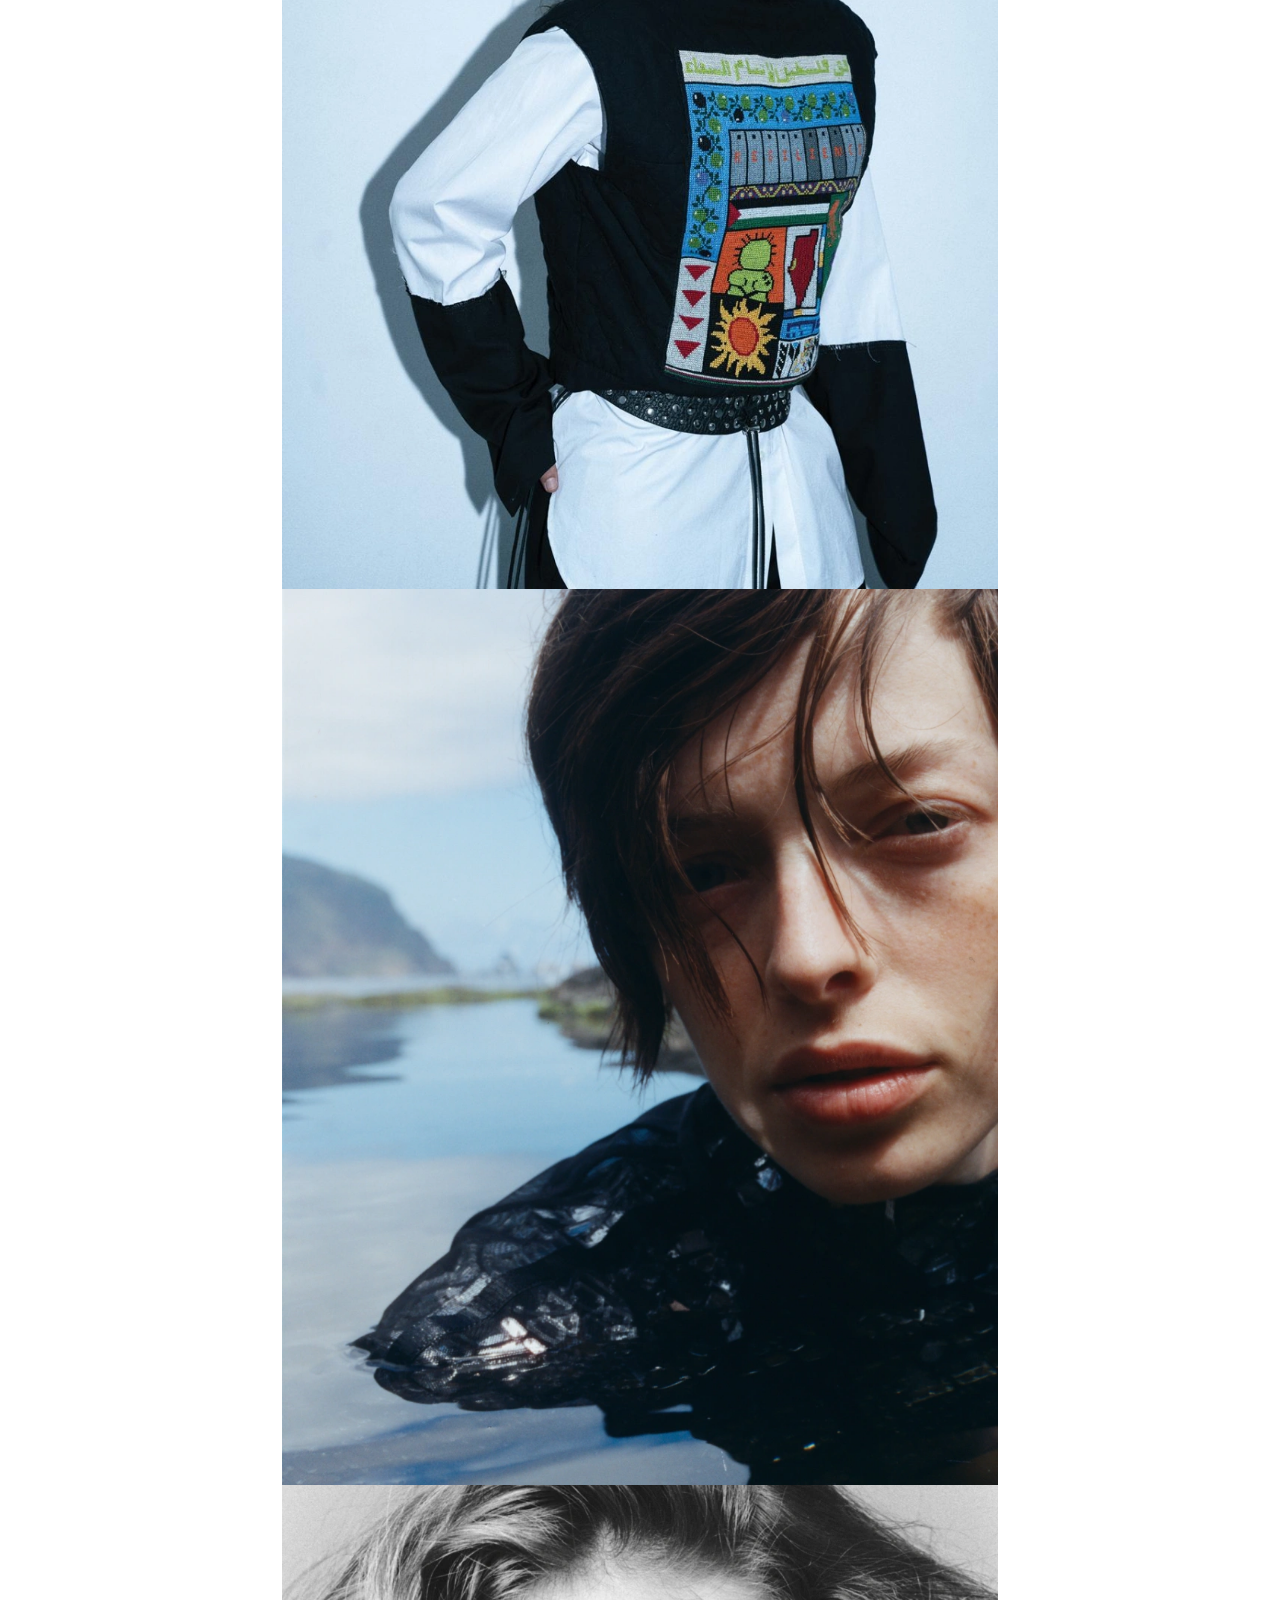
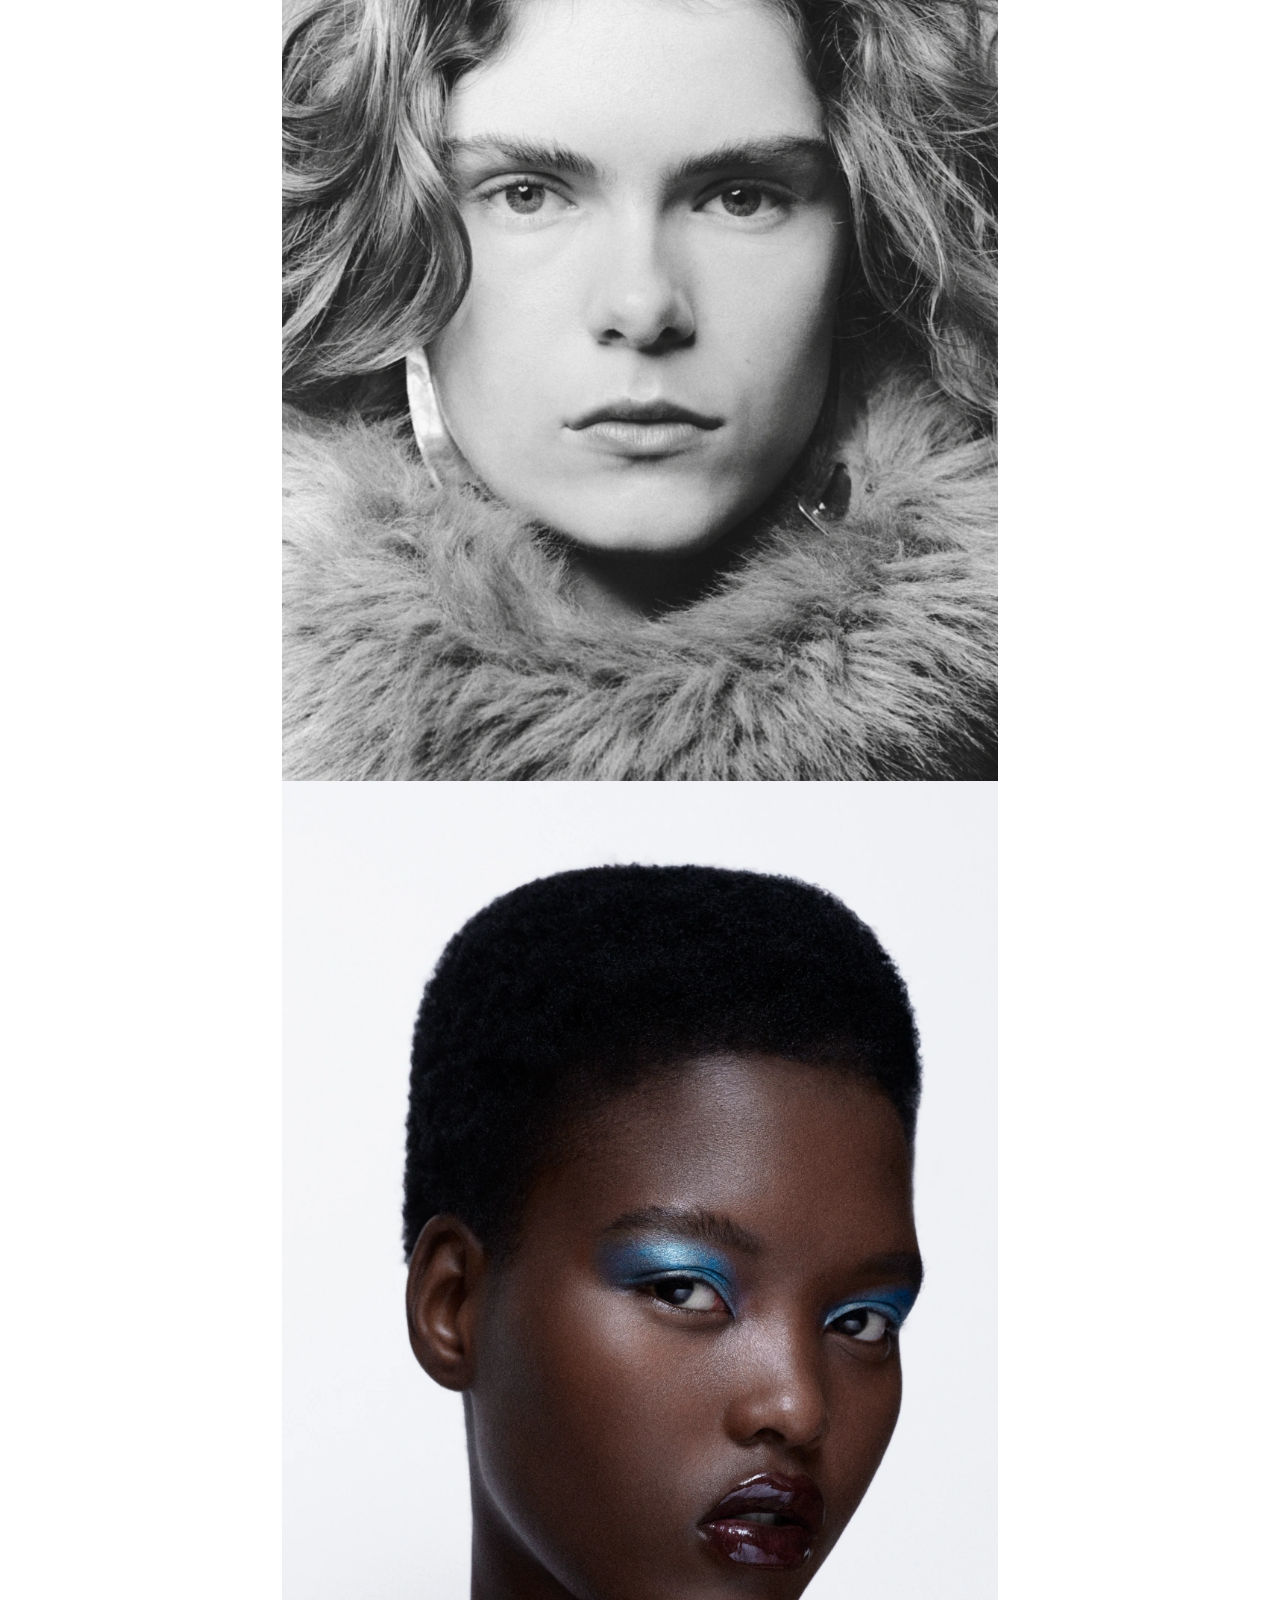
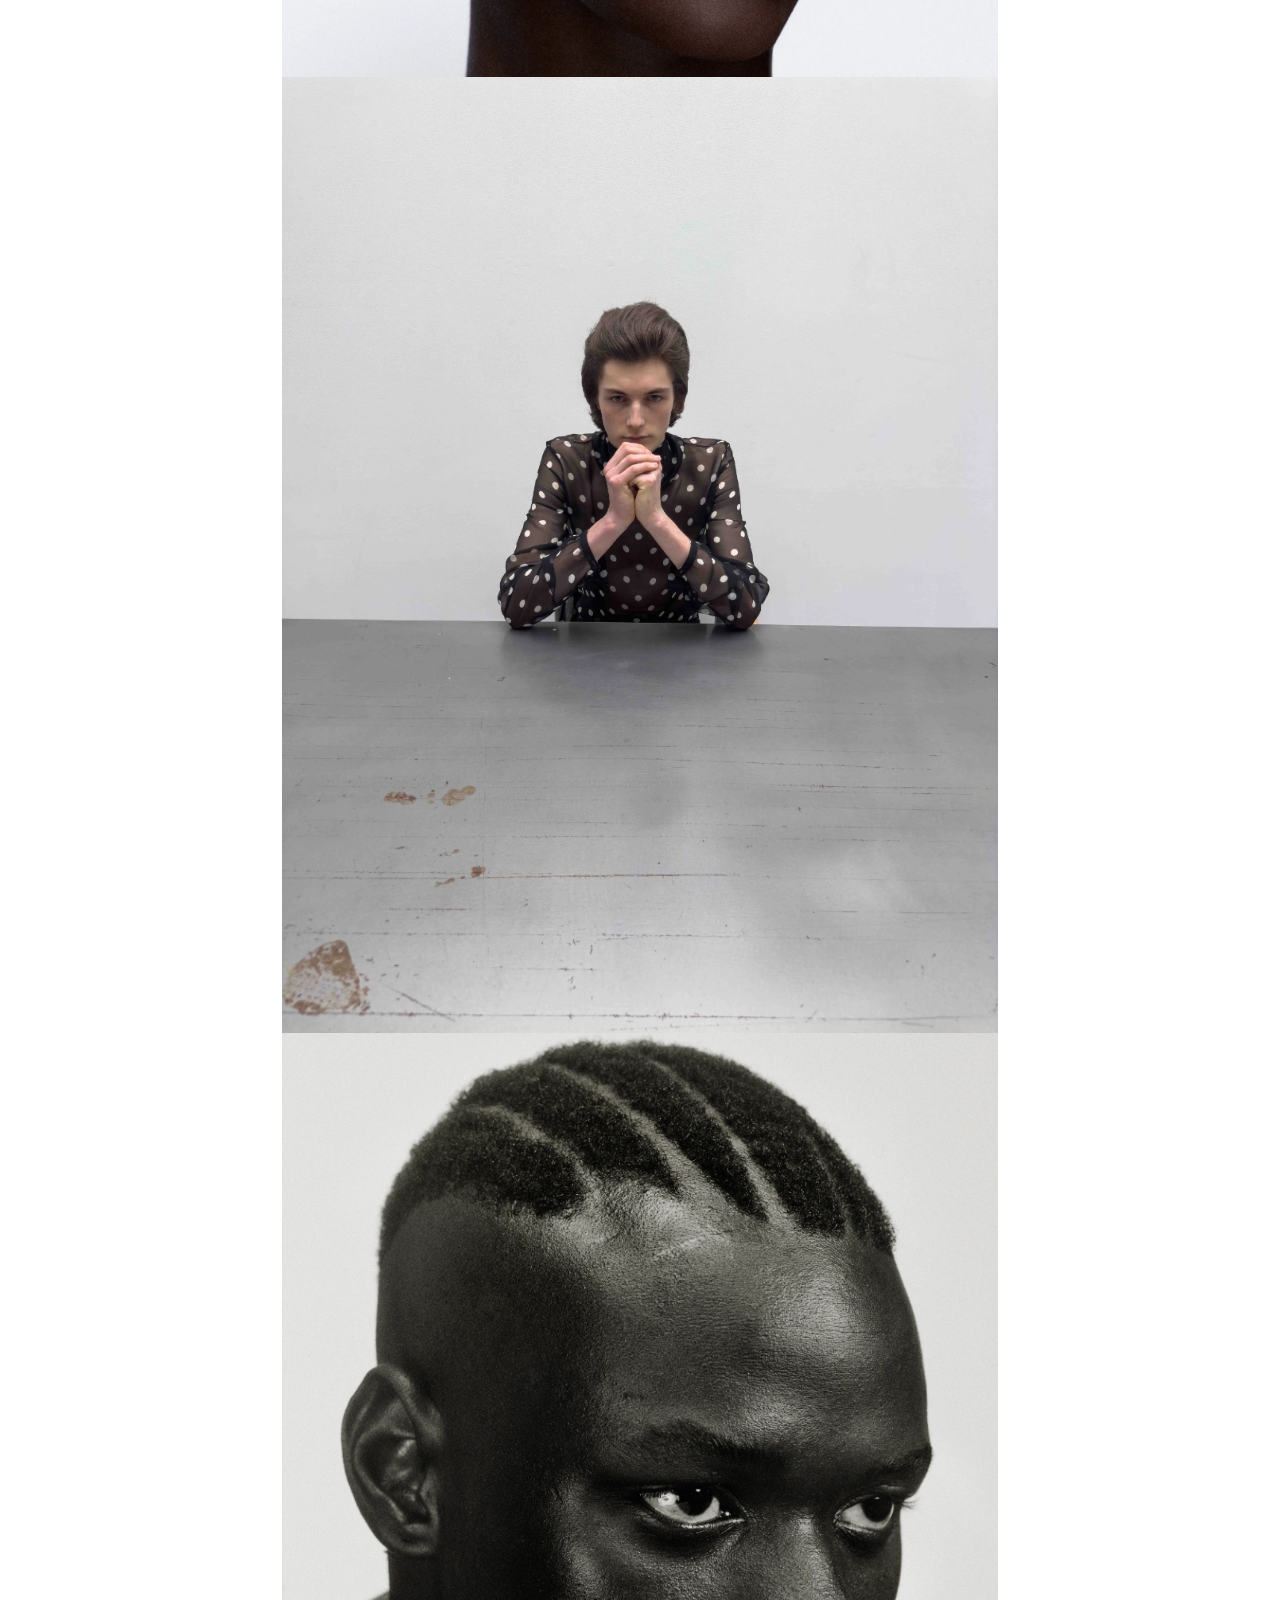
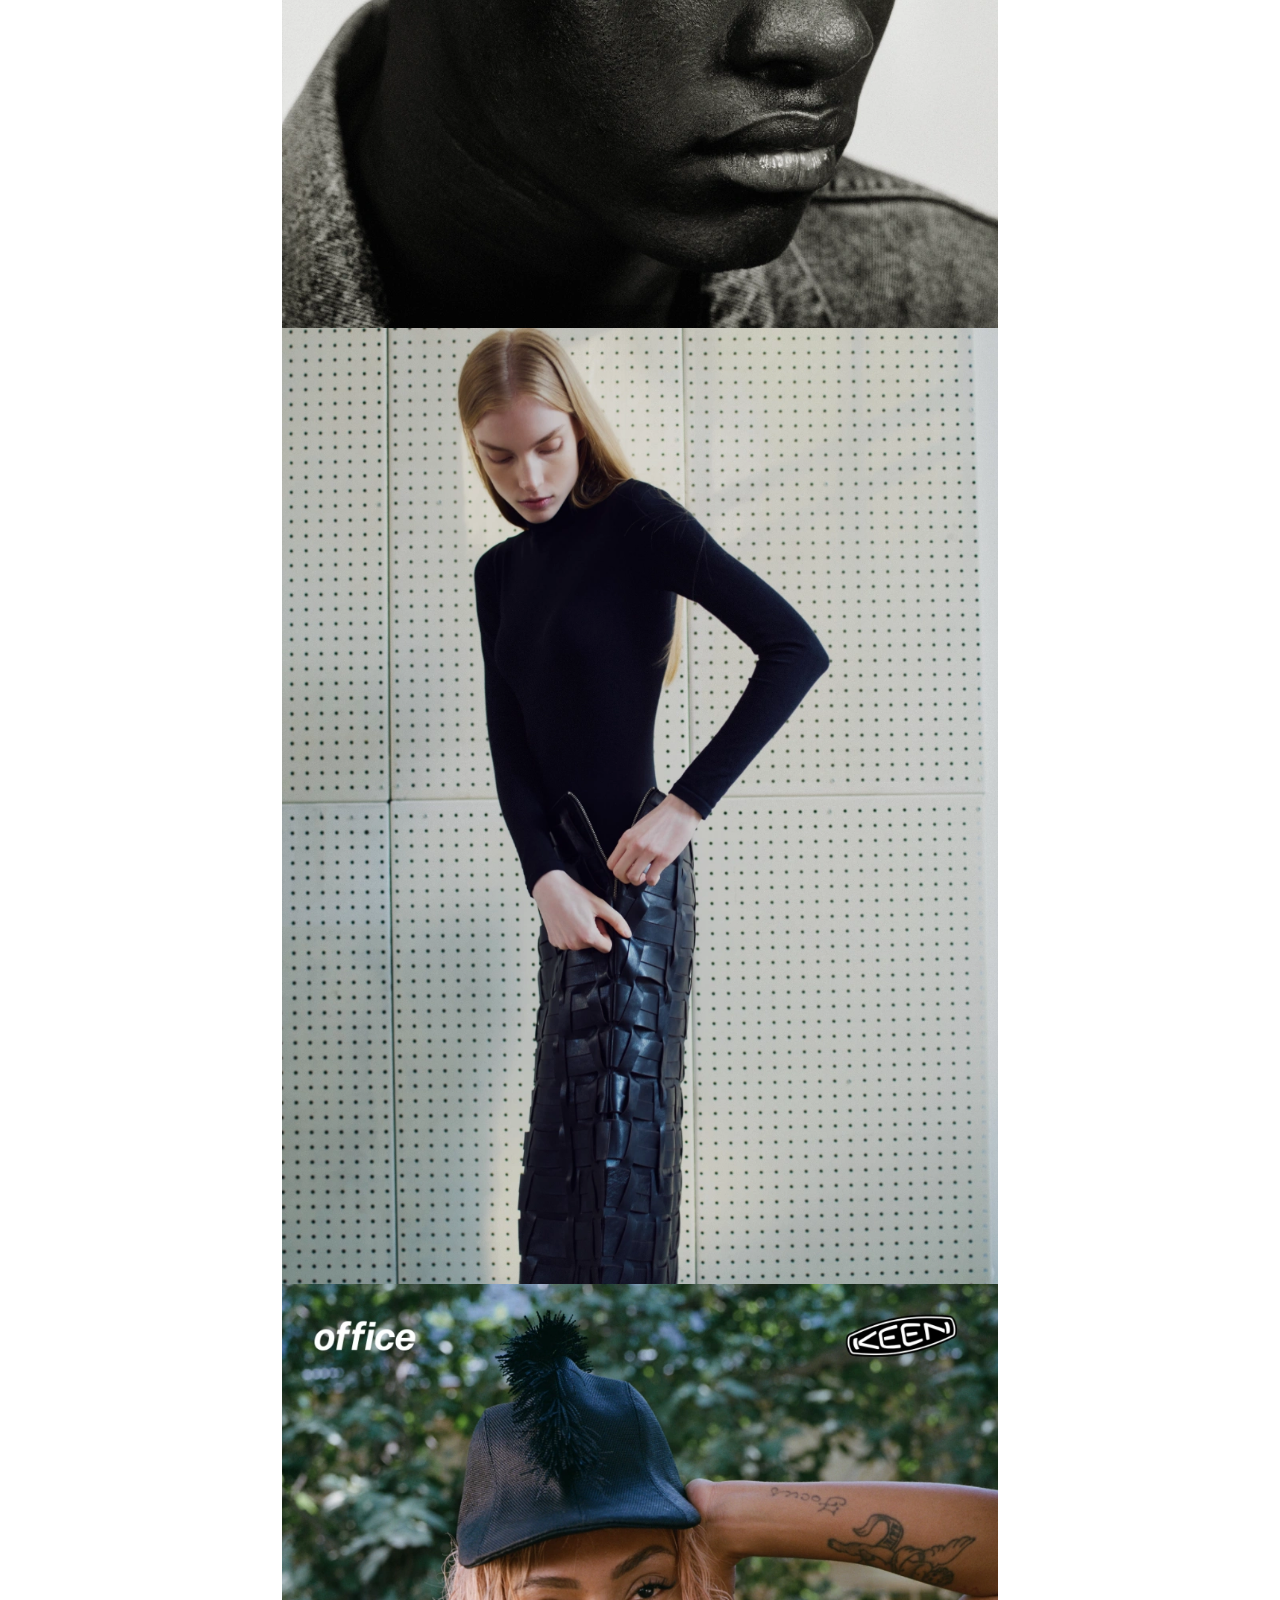
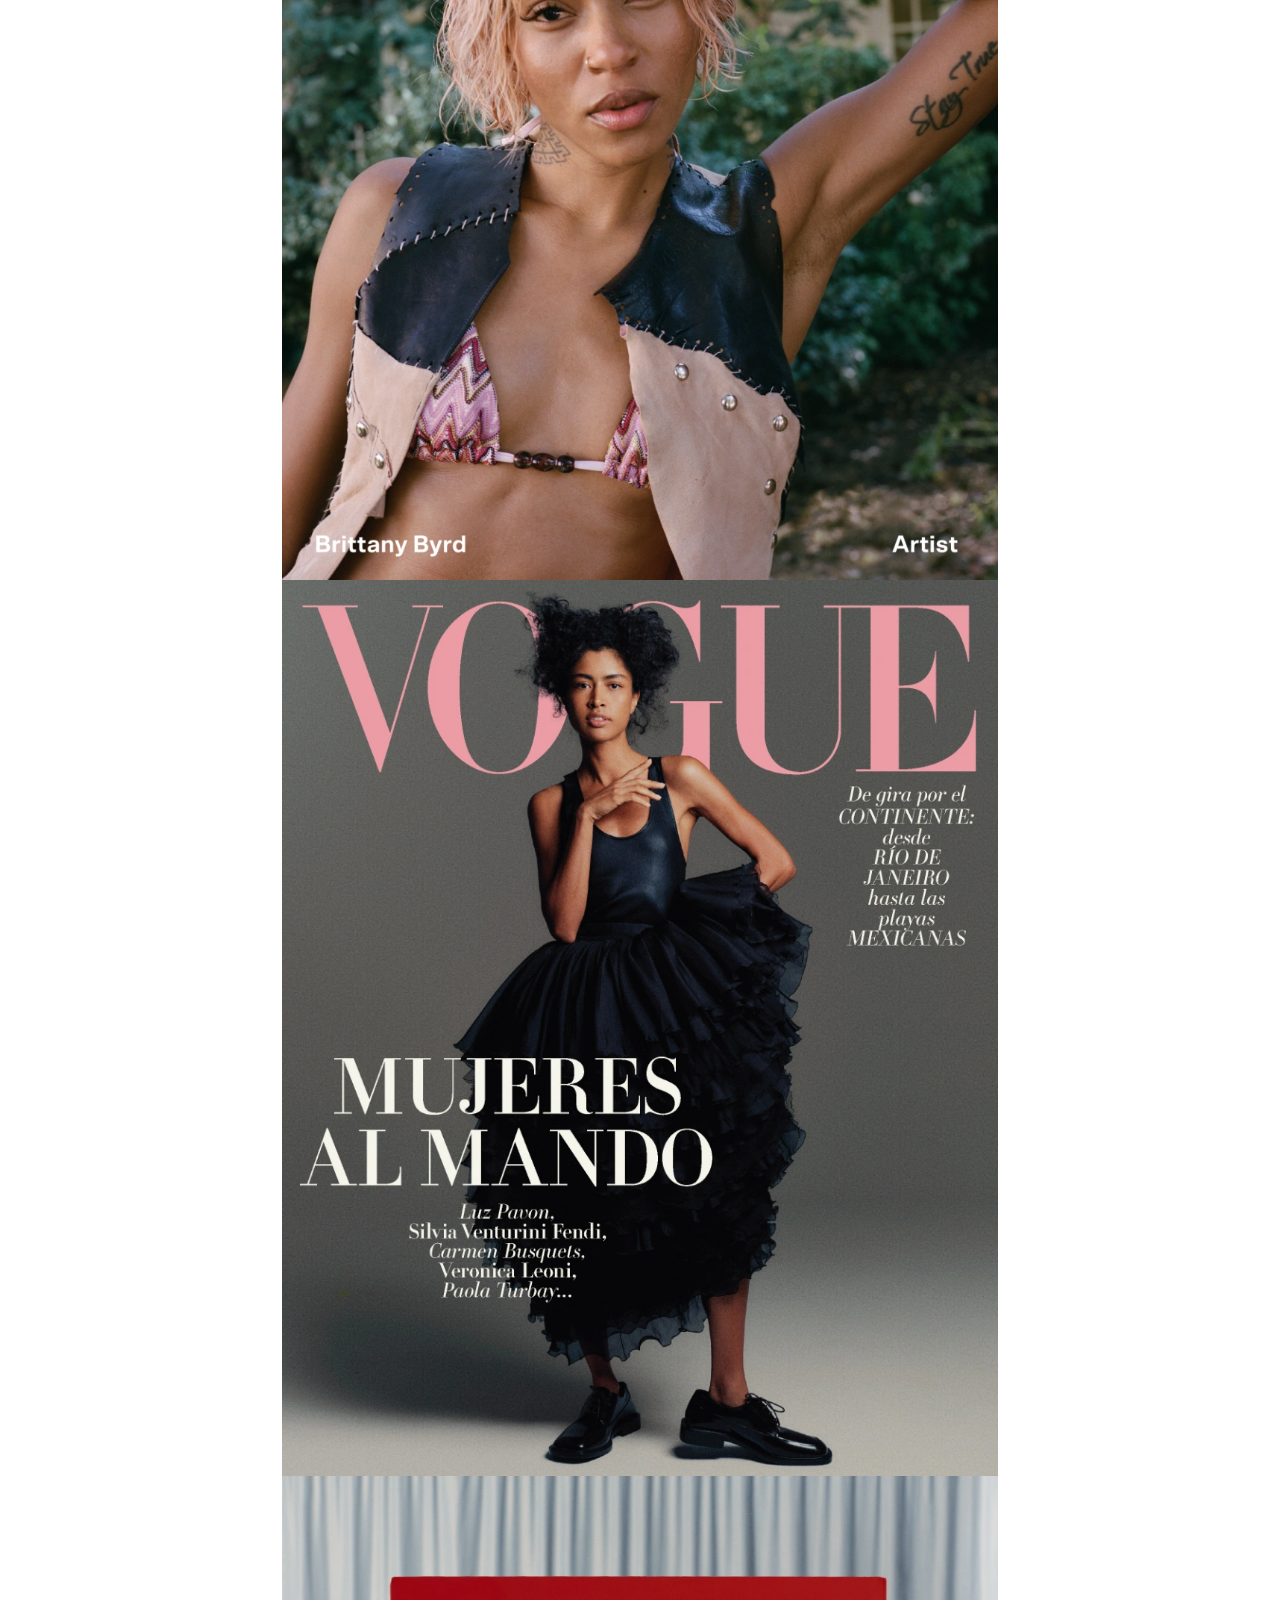
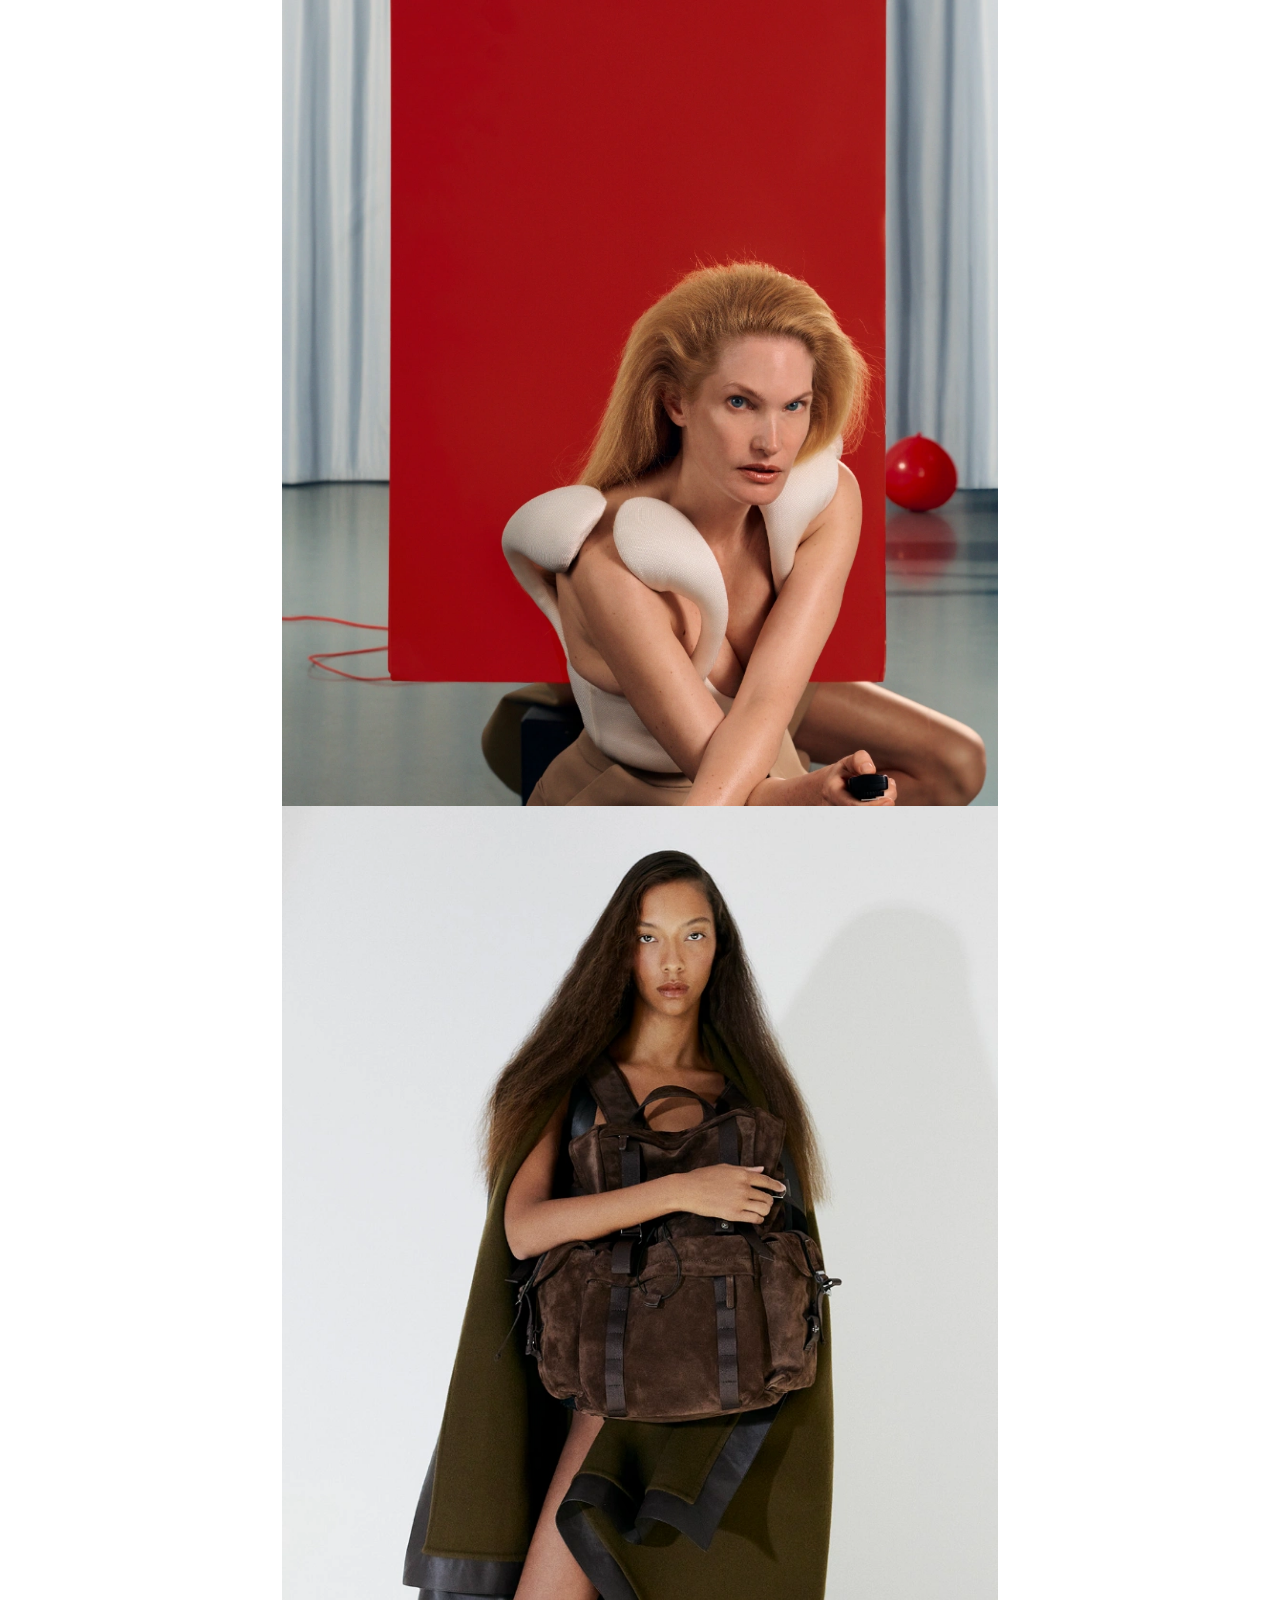
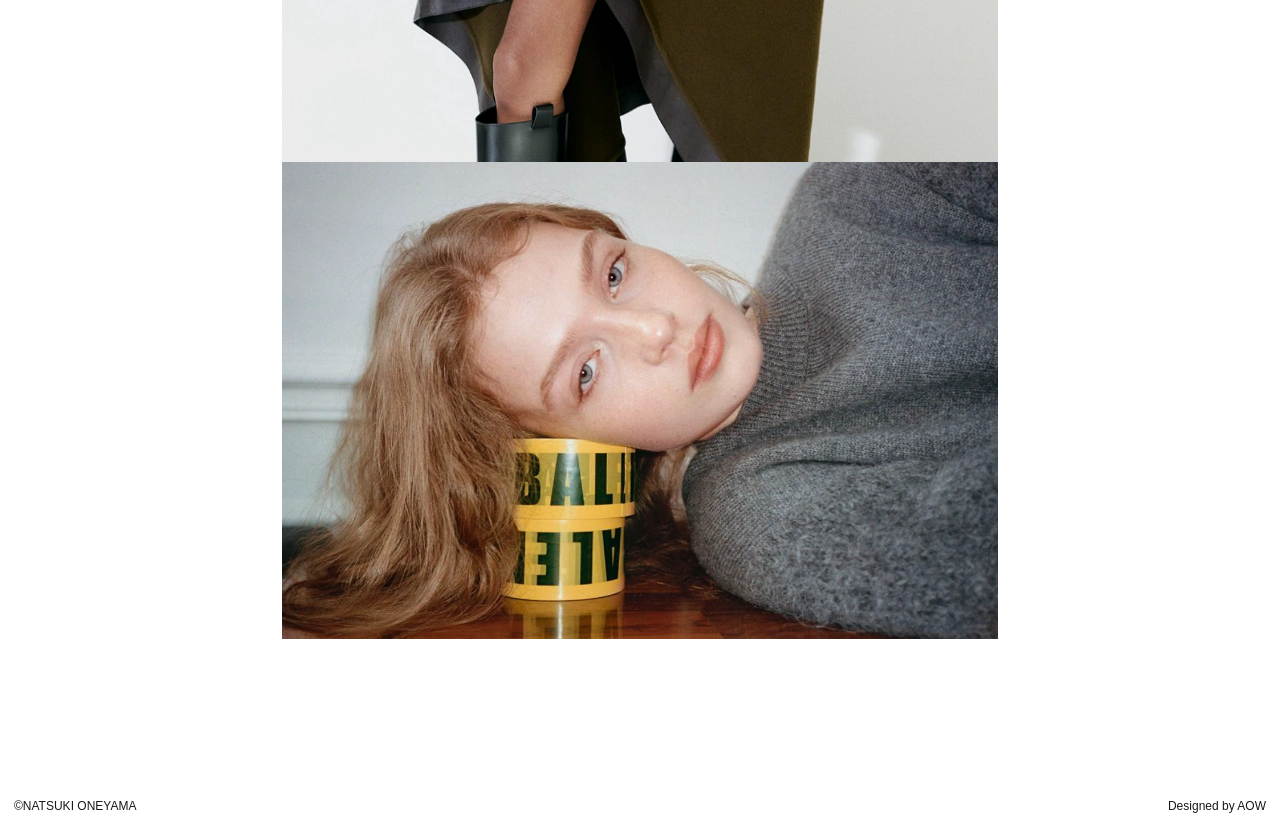
==== commit 30261aba: "all" ====
--- a/index.html
+++ b/index.html
@@ -56,10 +56,12 @@
   <section id="index-info" class="overlay info" role="dialog" aria-modal="true" aria-label="About Natsuki Oneyama" hidden>
     <button id="index-info-close" class="info-brand" aria-label="Close information">NATSUKI ONEYAMA<br>MAKEUP ARTIST</button>
     <div class="info-columns">
+      <p class="bio">Paris-based makeup artist creating refined beauty with a modern, image-driven sensibility. Working across fashion, beauty and commercial projects, his approach combines precision, restraint and a strong understanding of how makeup functions within the broader visual narrative of an image.</p>
       <p class="clients">SELECTED CLIENTS /<br><br>GIVENCHY BEAUTY / YSL BEAUTY / CLARINS / ADIDAS / DELVAUX / SWAROVSKI / ARTHUS BERTRAND / MORE OR LESS / BEAUTY PAPERS / MODERN WEEKLY CHINA / REPLICA MAN / 10 MAGAZINE / PORT MAGAZINE / OFFICE MAGAZINE / HUBE / VOGUE MEXICO / VOGUE ADRIA / VOGUE CZ /</p>
-      <p class="bio">Paris-based makeup artist creating refined beauty with a modern, image-driven sensibility. Working across fashion, beauty and commercial projects, his approach combines precision, restraint and a strong understanding of how makeup functions within the broader visual narrative of an image.</p>
-      <nav class="info-links" aria-label="Contact and profile"><a href="mailto:natsukioneyama@gmail.com">CONTACT</a><a href="https://www.instagram.com/natsukimua/">@NATSUKIMUA</a><a href="https://models.com/people/natsuki-oneyama">MODELS.COM</a><a href="pdf-request.html">PDF</a></nav>
+      <nav class="info-links" aria-label="Contact and profile"><a href="https://www.instagram.com/natsukimua/">@NATSUKIMUA</a><a href="https://models.com/people/natsuki-oneyama">MODELS.COM</a><a href="pdf-request.html">PDF</a><a href="mailto:natsukioneyama@gmail.com">CONTACT</a></nav>
+     <img class="info-image" src="info/info01.webp"  alt="">
     </div>
+   
   </section>
 </body>
 </html>
--- a/overview.css
+++ b/overview.css
@@ -56,17 +56,46 @@
 .modal-footer button { font-size: 22px; min-width: 44px; min-height: 44px; text-align: right; }
 .info { overflow-y: auto; overscroll-behavior: contain; }
 .info-brand { z-index: 1; }
-.info-columns { display: grid; grid-template-columns: 150px 170px; gap: 14px; width: max-content; margin: 60px auto 40px; line-height: 1.2; }
-.info-columns p { margin: 0; text-align: justify; }
-.clients { grid-row: span 2; }
-.info-links { display: flex; flex-direction: column; gap: 12px; }
+.info-columns {
+  display: grid;
+  grid-template-columns: 230px;
+  gap: 20px;
+  width: max-content;
+  margin: 60px auto 0;
+}
+
+.clients {
+  grid-row: auto;
+}
+
+.info-columns p {
+  margin: 0;
+  text-align: justify;
+}
+
+.info-links {
+  display: flex;
+  flex-direction: column;
+  gap: 12px;
+}
+.info-image {
+  display: block;
+  width: 200px;
+  height: auto;
+  margin-top: 40px;
+}
 @media (max-width: 767px) {
   :root { --edge: 10px; font-size: 10px; }
   #overview { padding-top: 40px; }
   .stage { inset: 48px 0 64px; }
   .bottom-nav { font-size: 12px; }
-  .info-columns { grid-template-columns: 1fr 1fr 1fr; width: calc(100% - 40px); max-width: 440px; gap: 12px; font-size: 12px; }
-  .clients { grid-row: auto; }
   .info-links { font-size: 10px; }
+  .info-columns {
+  display: grid;
+  grid-template-columns: min(280px, calc(100vw - 40px));
+  gap: 20px;
+  width: max-content;
+  margin: 60px auto 0;
+}
 }
 @media (prefers-reduced-motion: reduce) { .jl-item img, .jl-item video { transition: none; } }
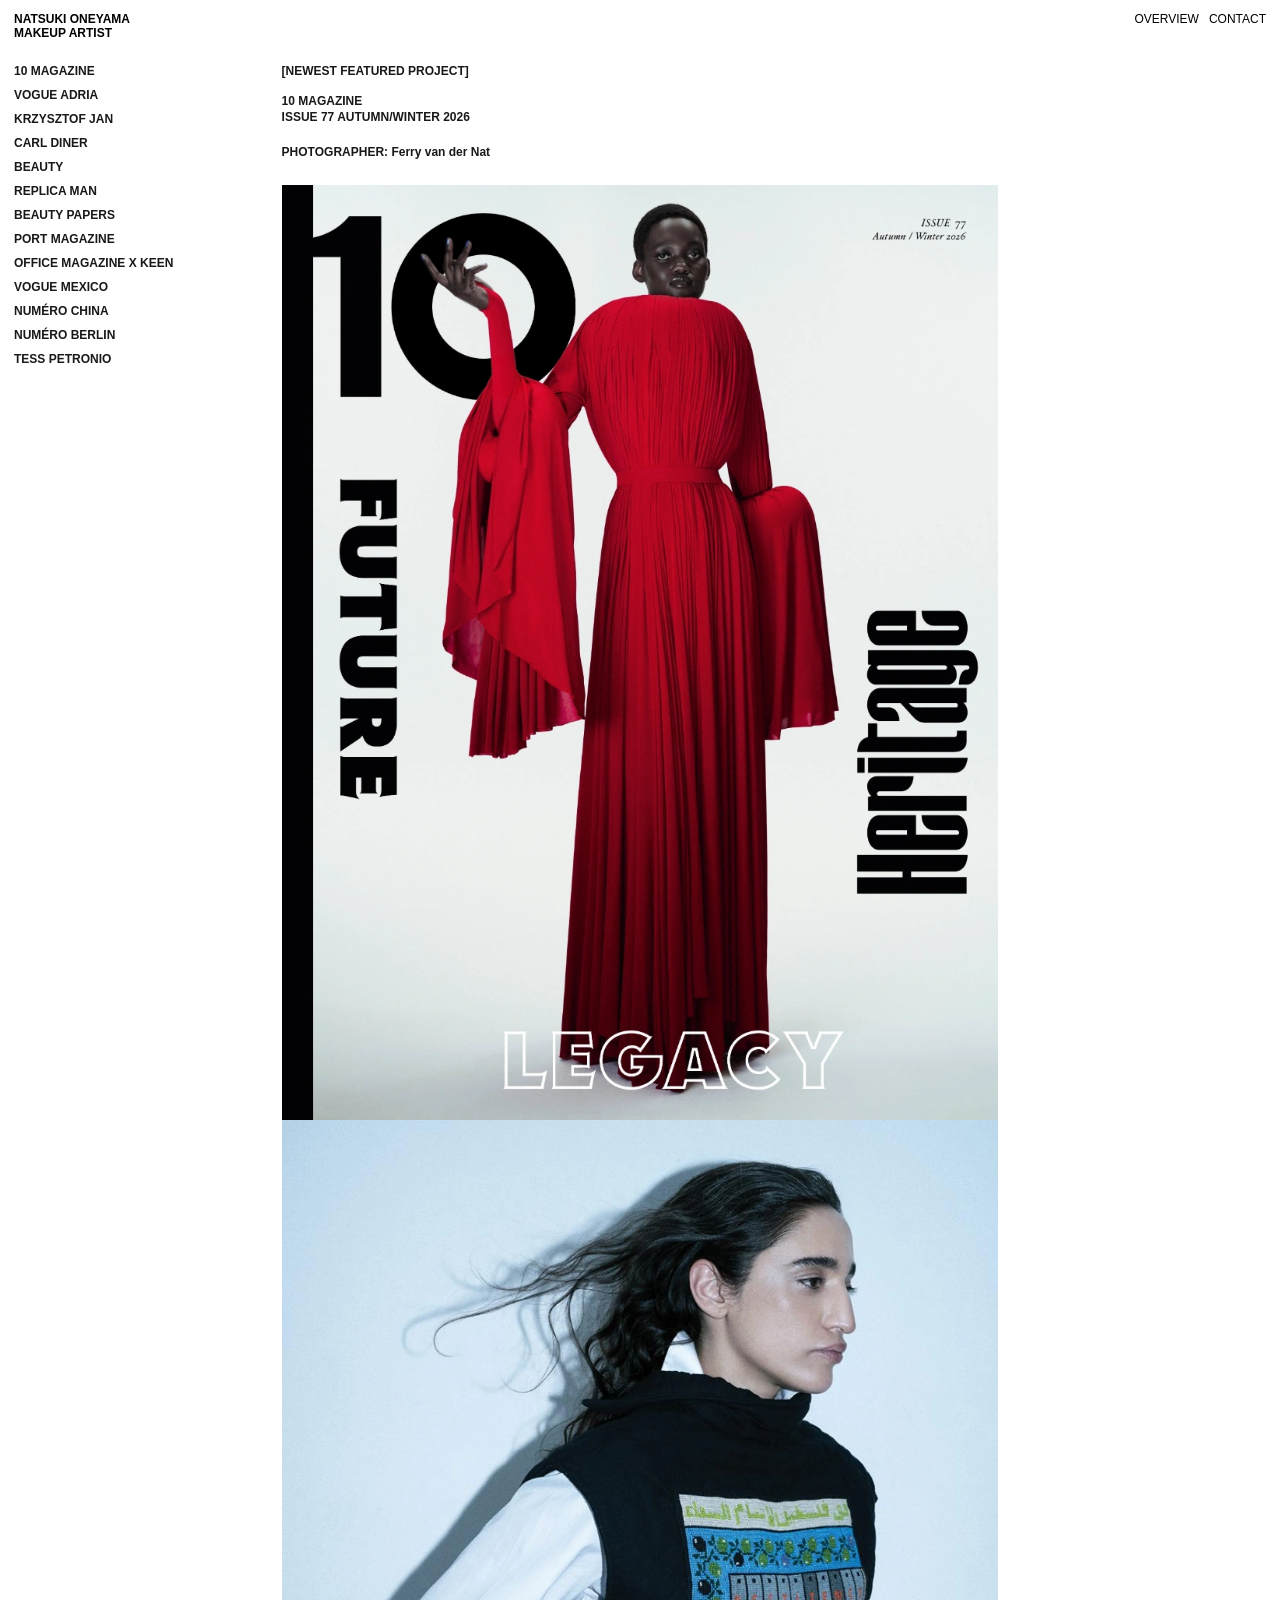
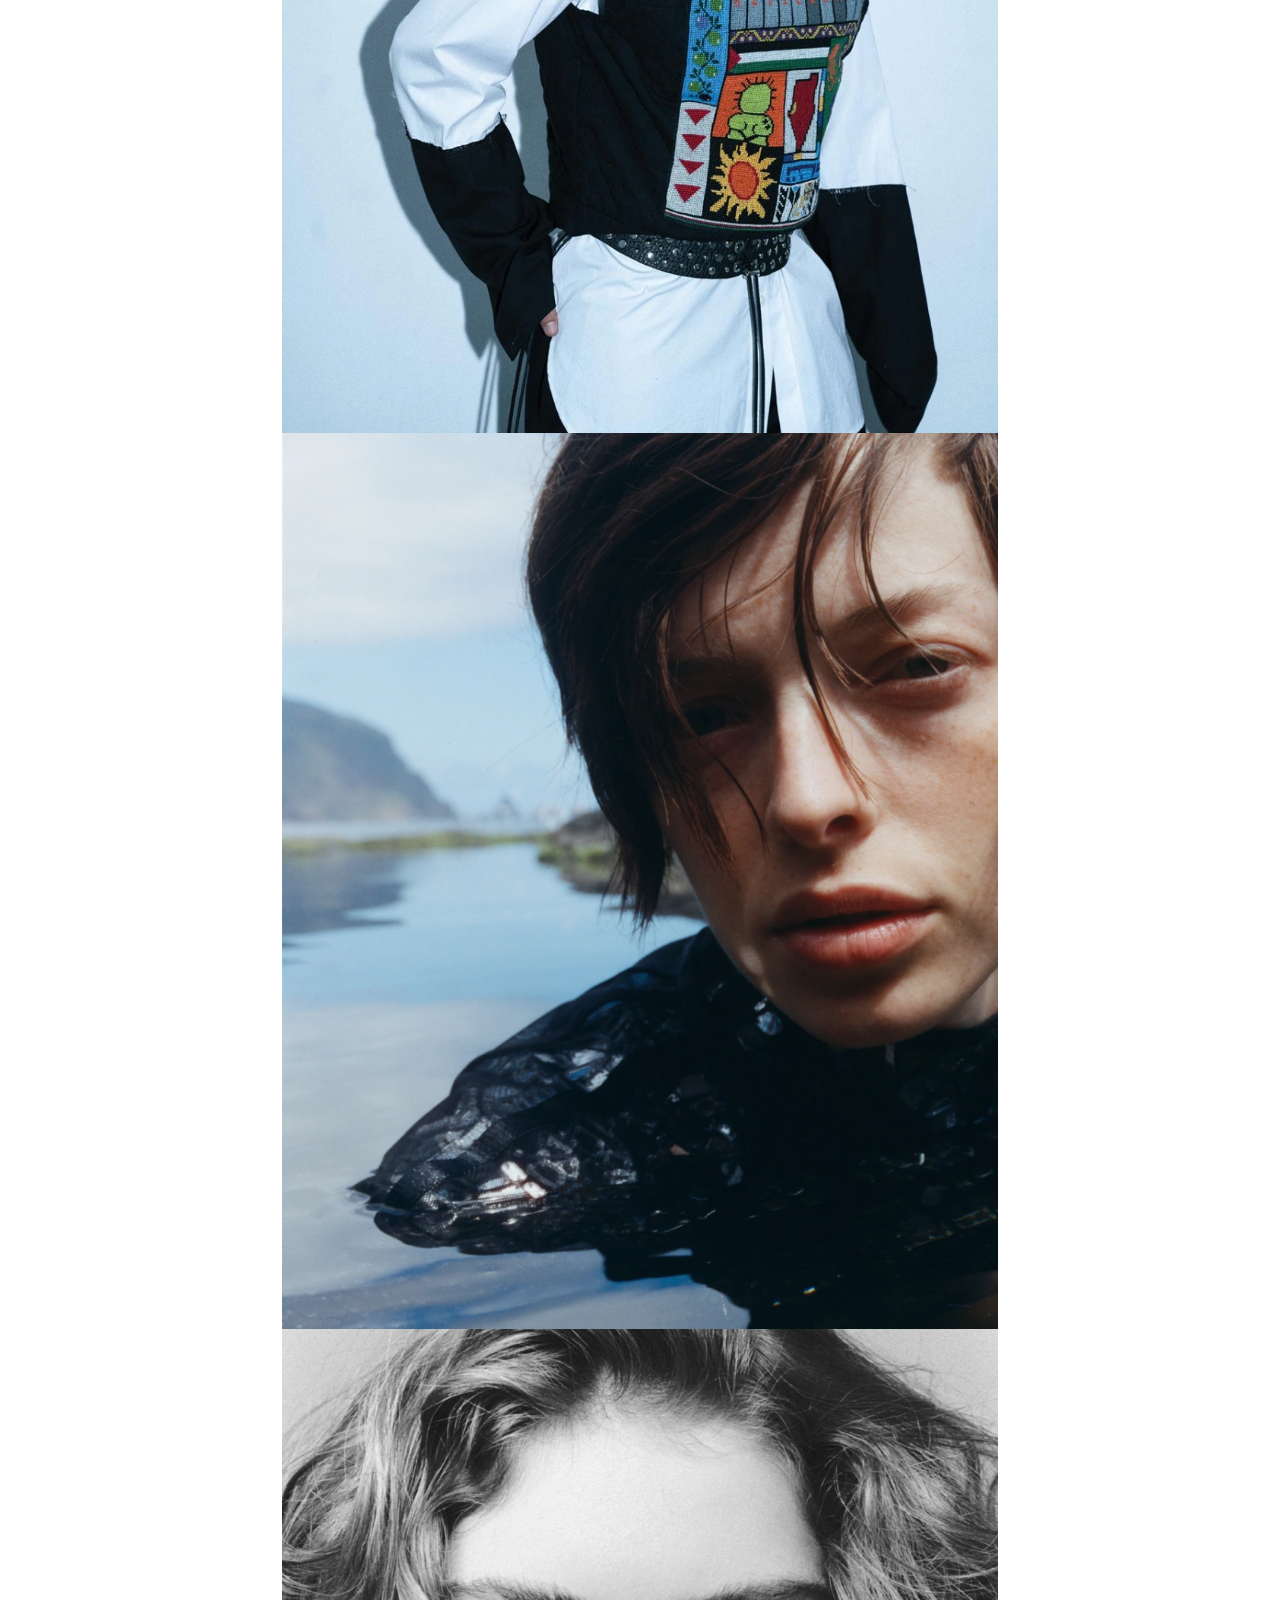
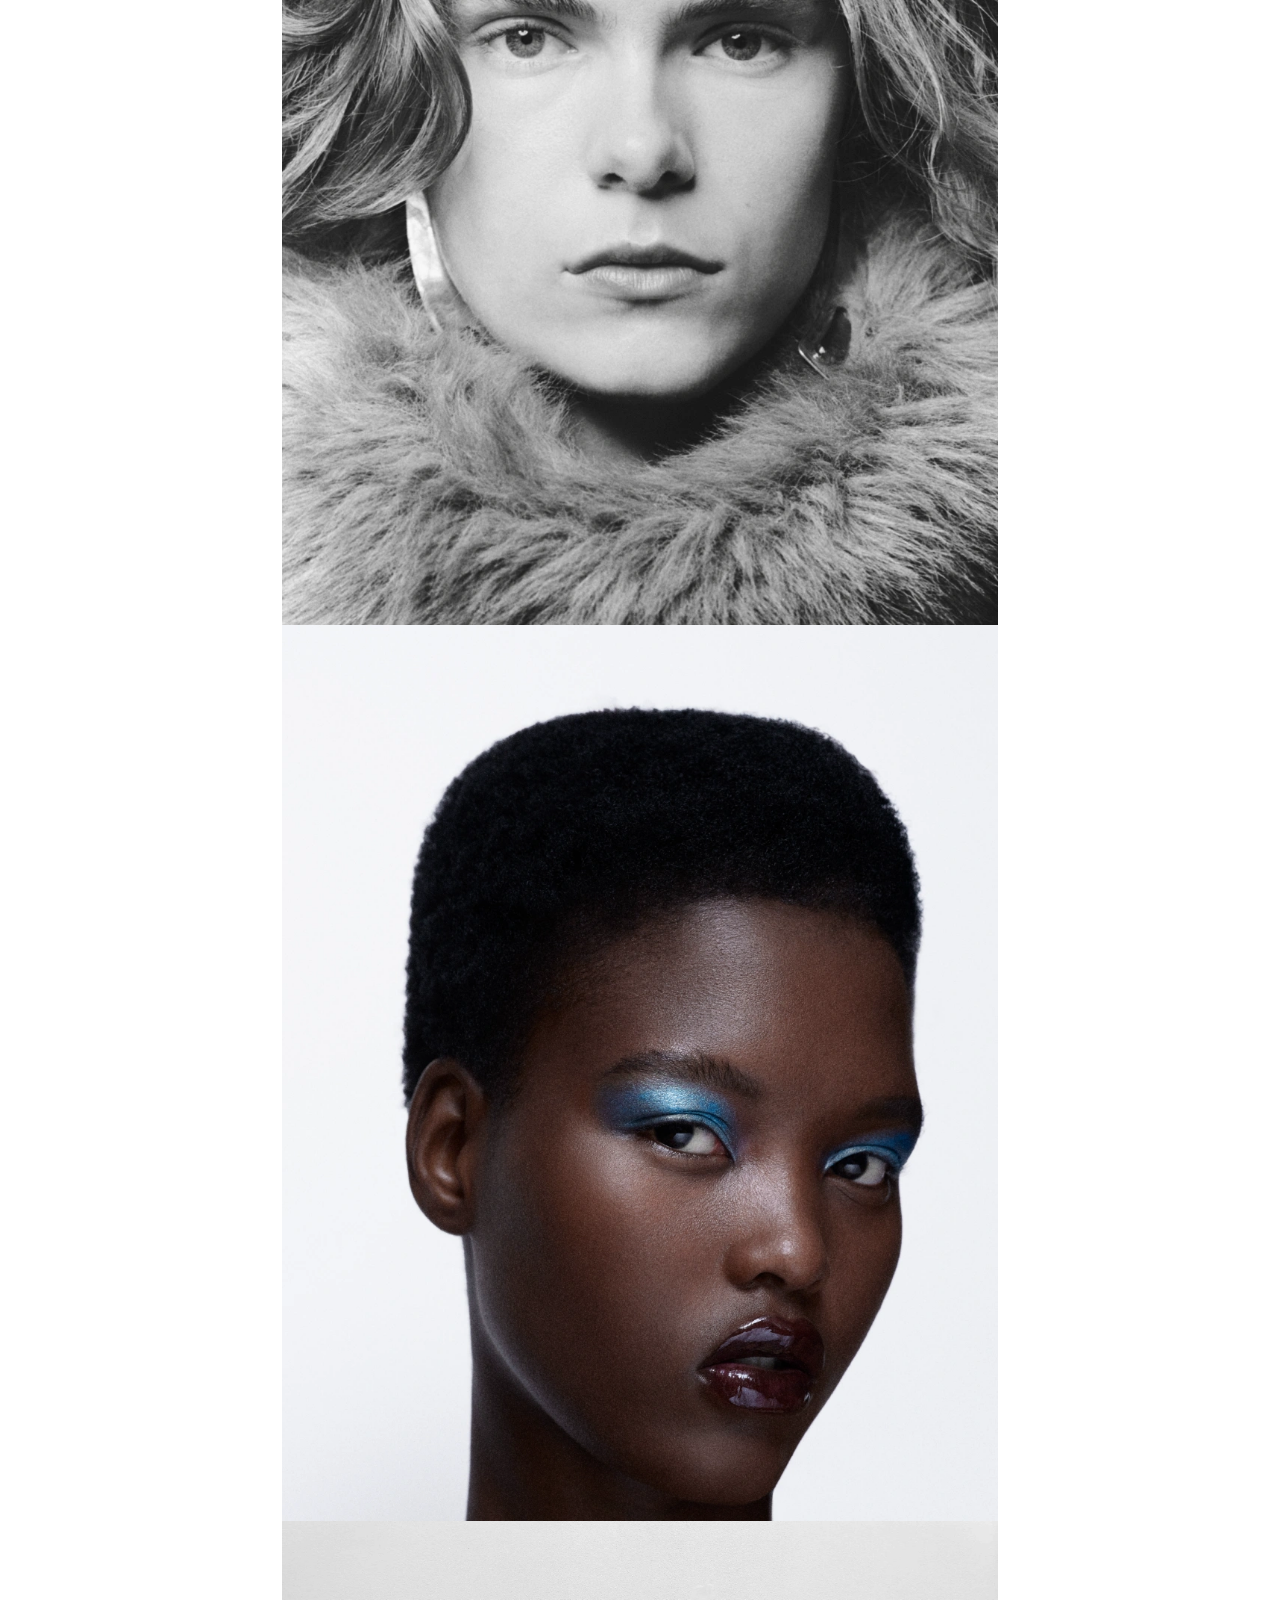
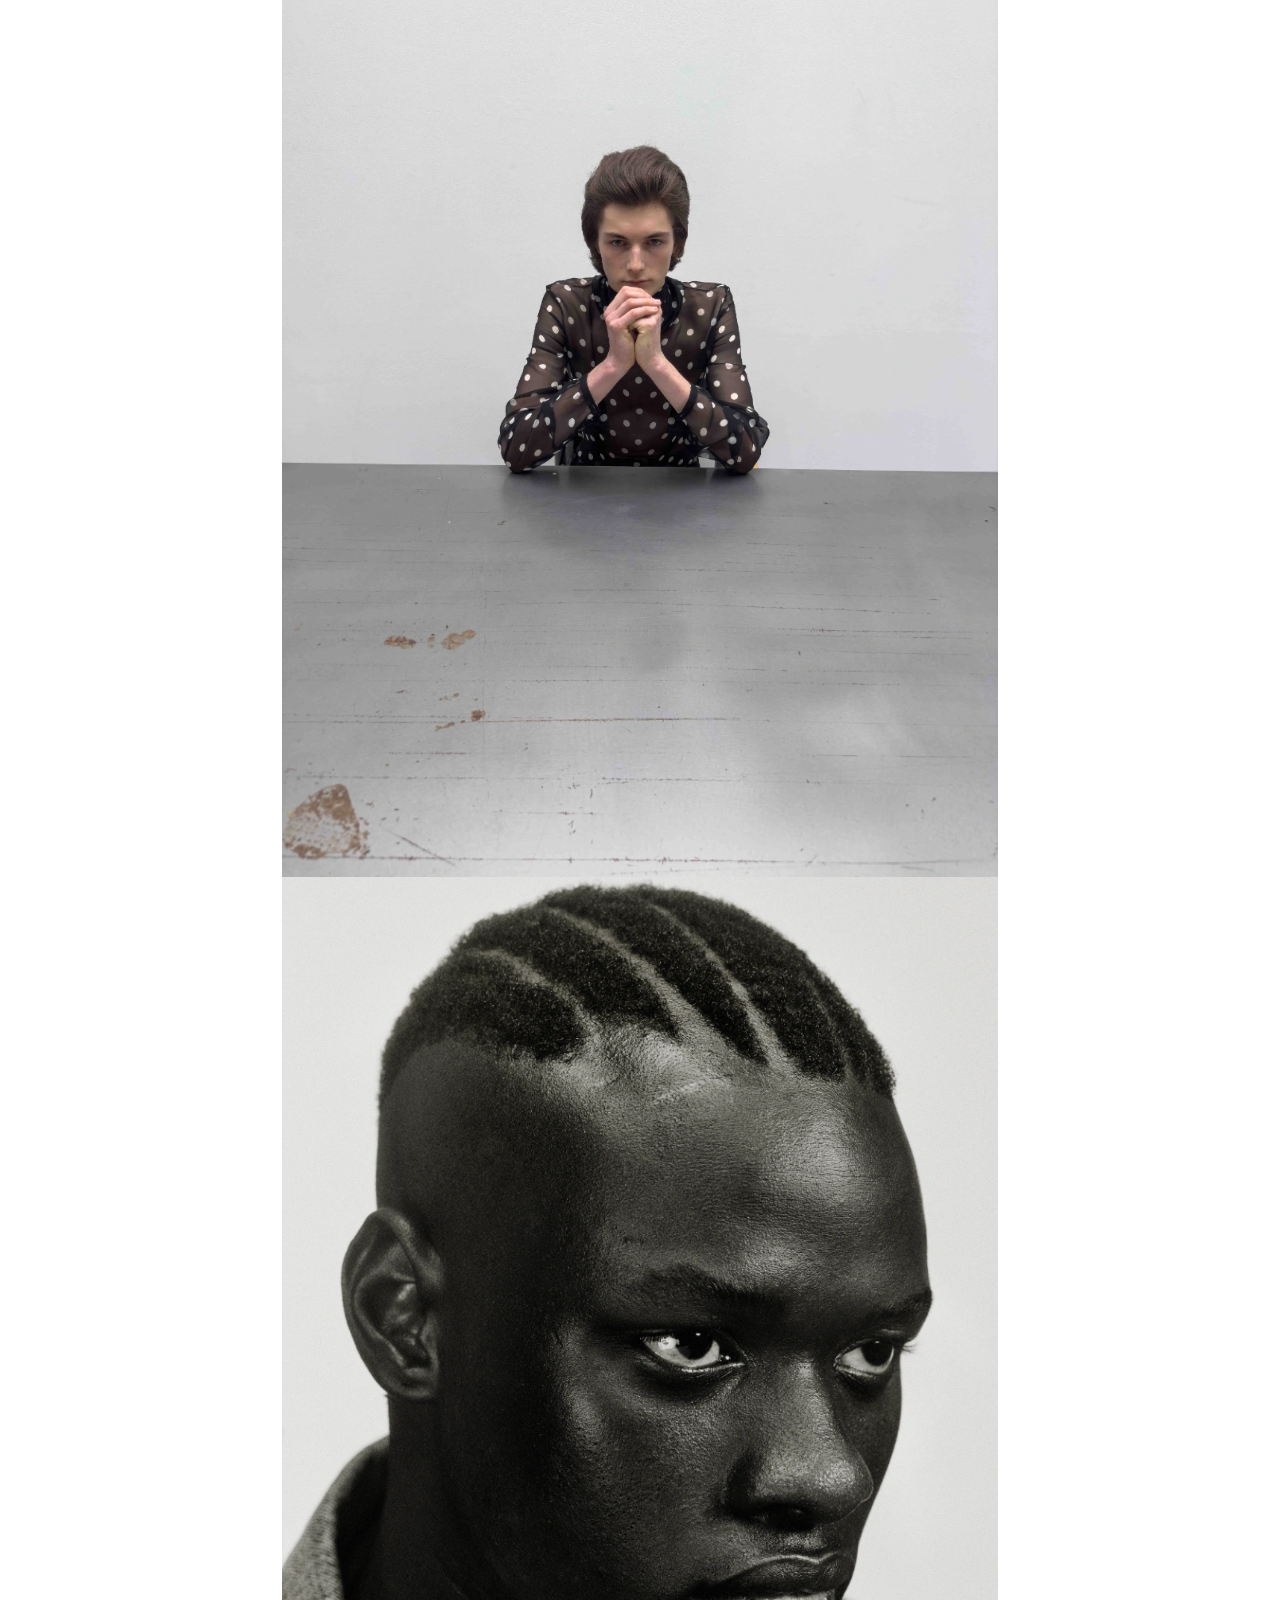
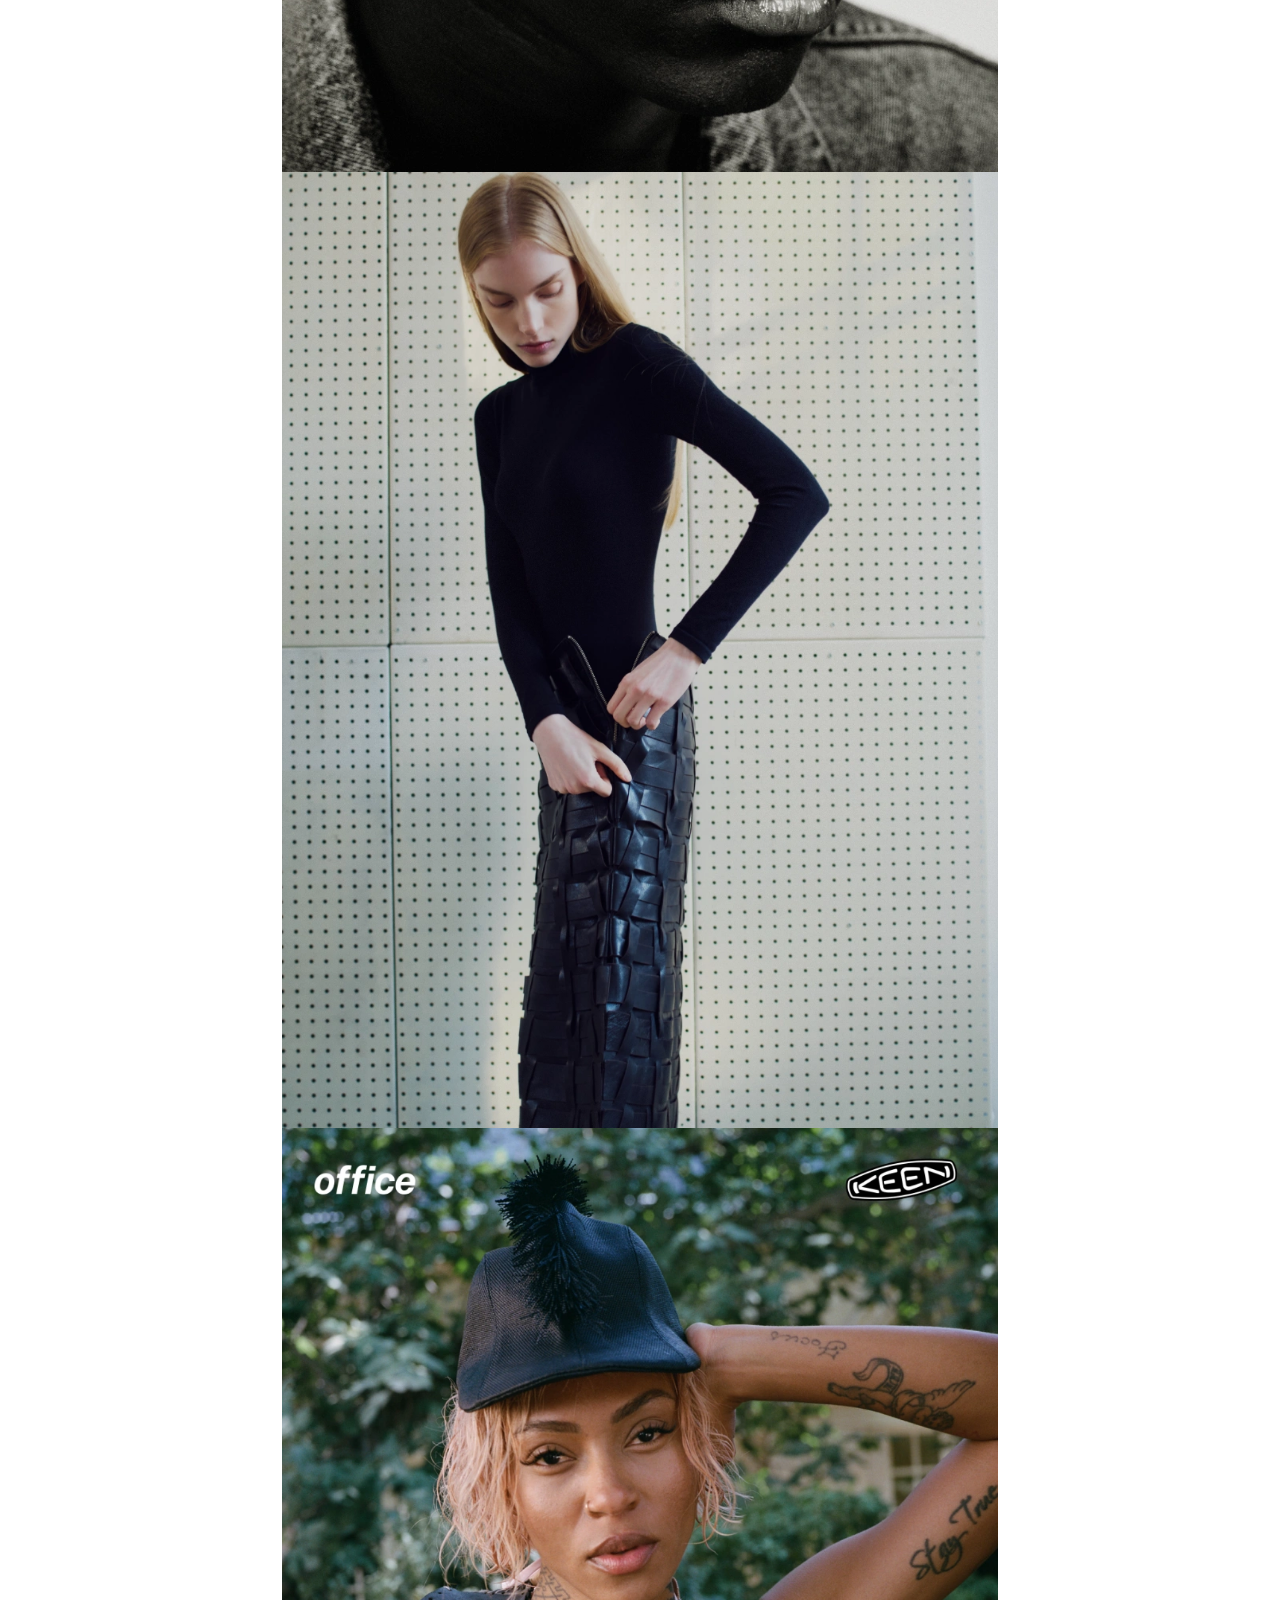
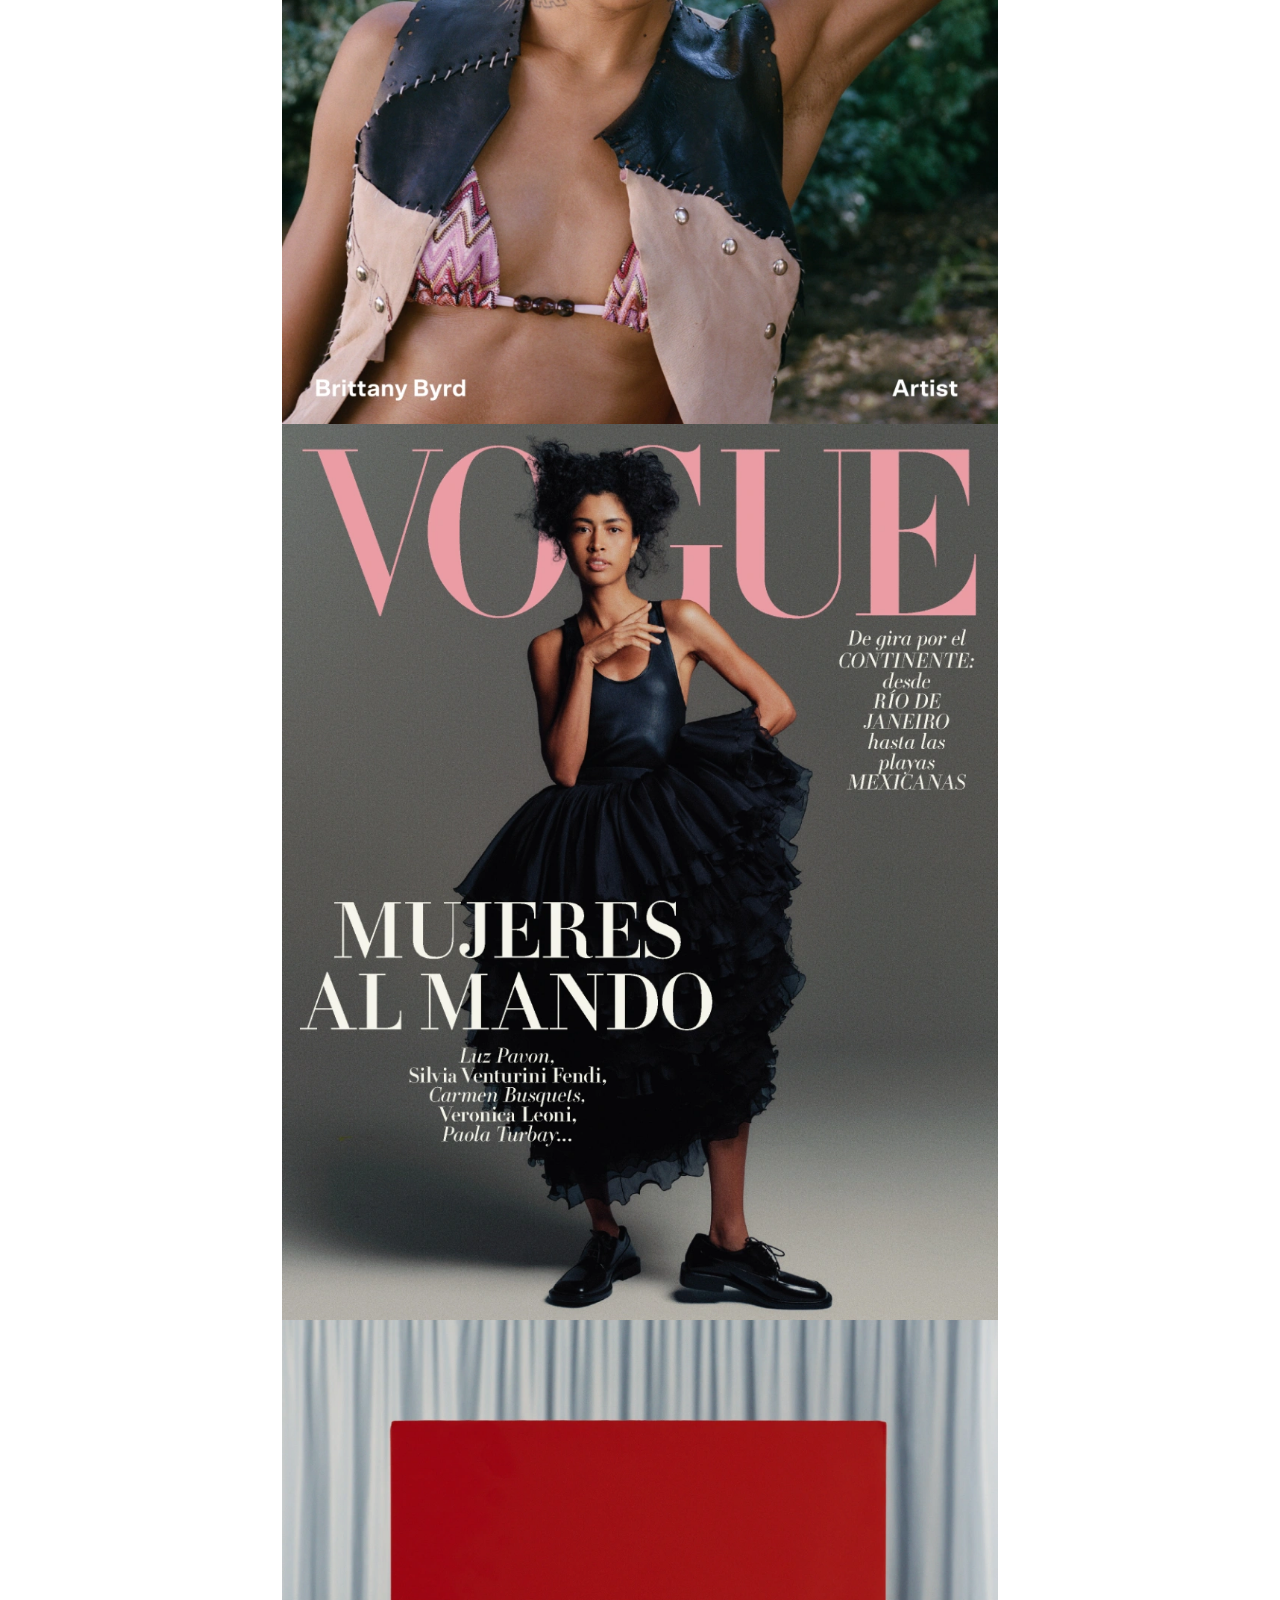
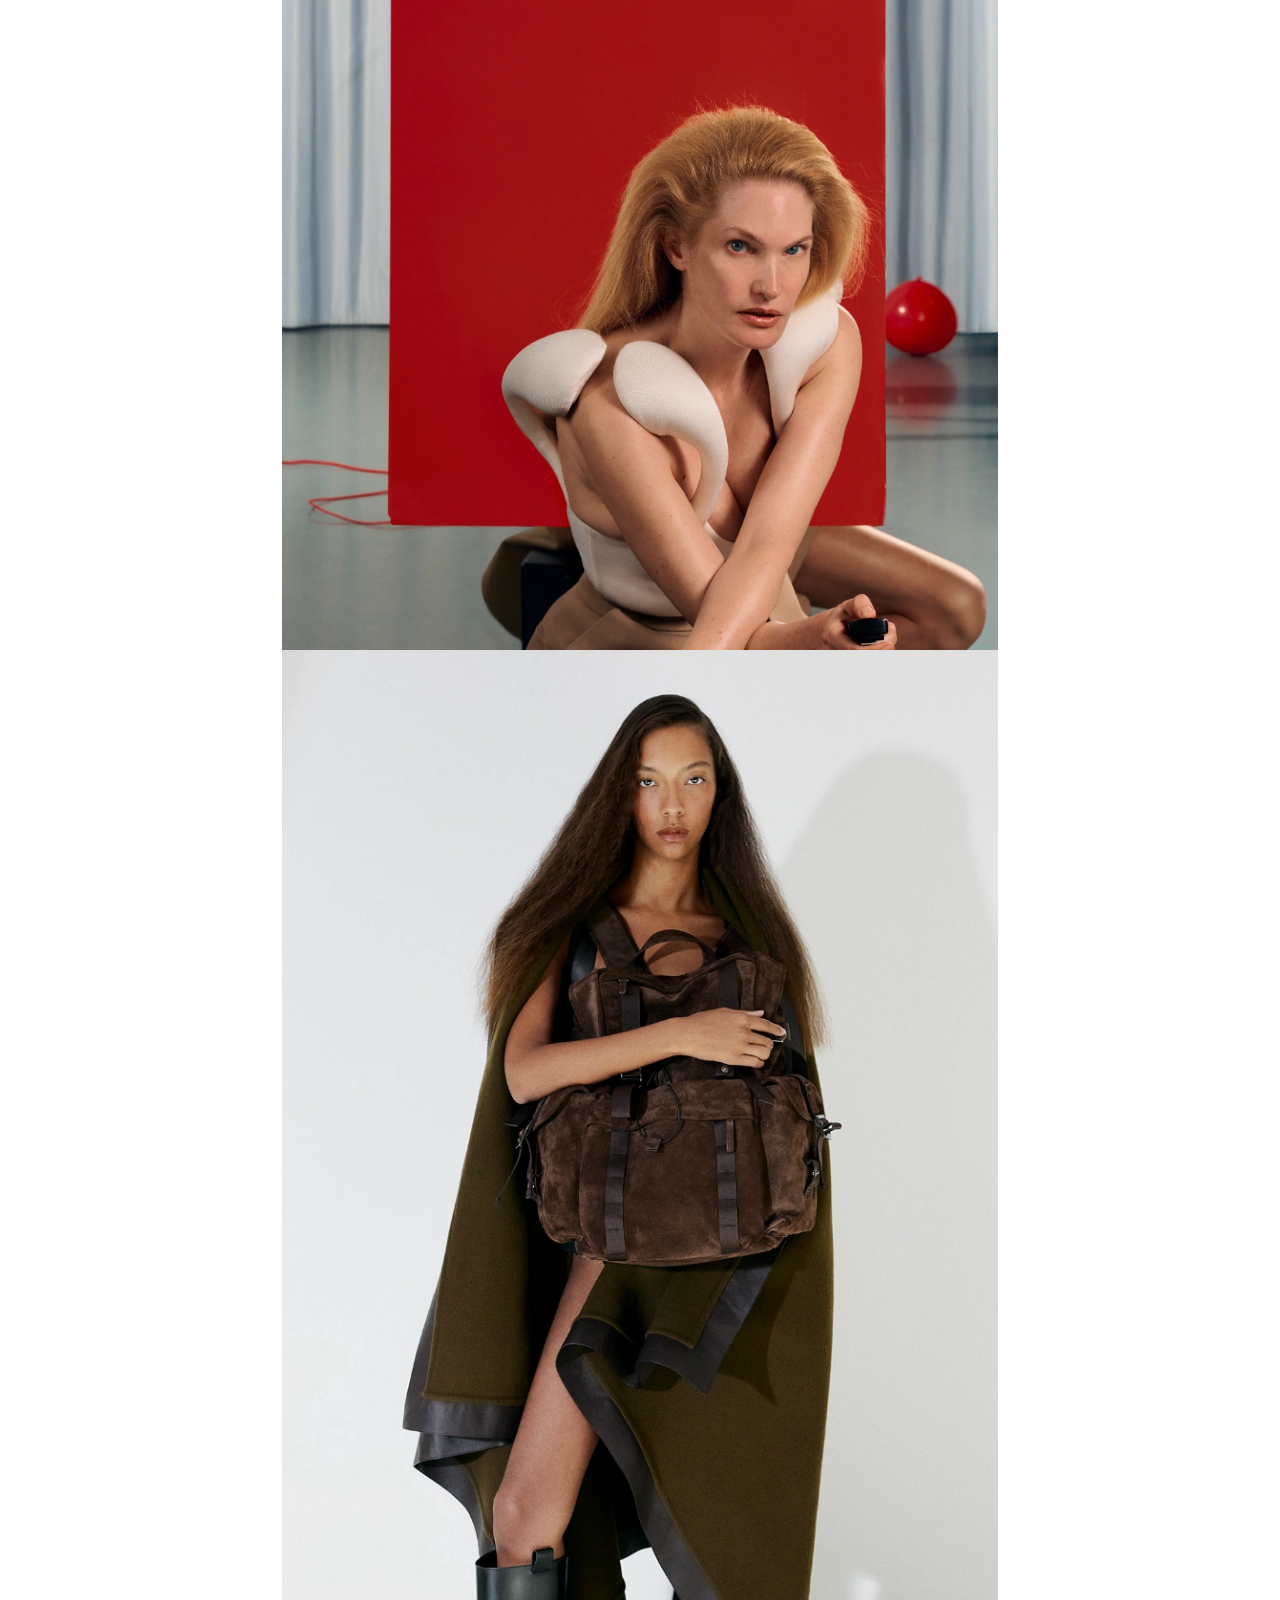
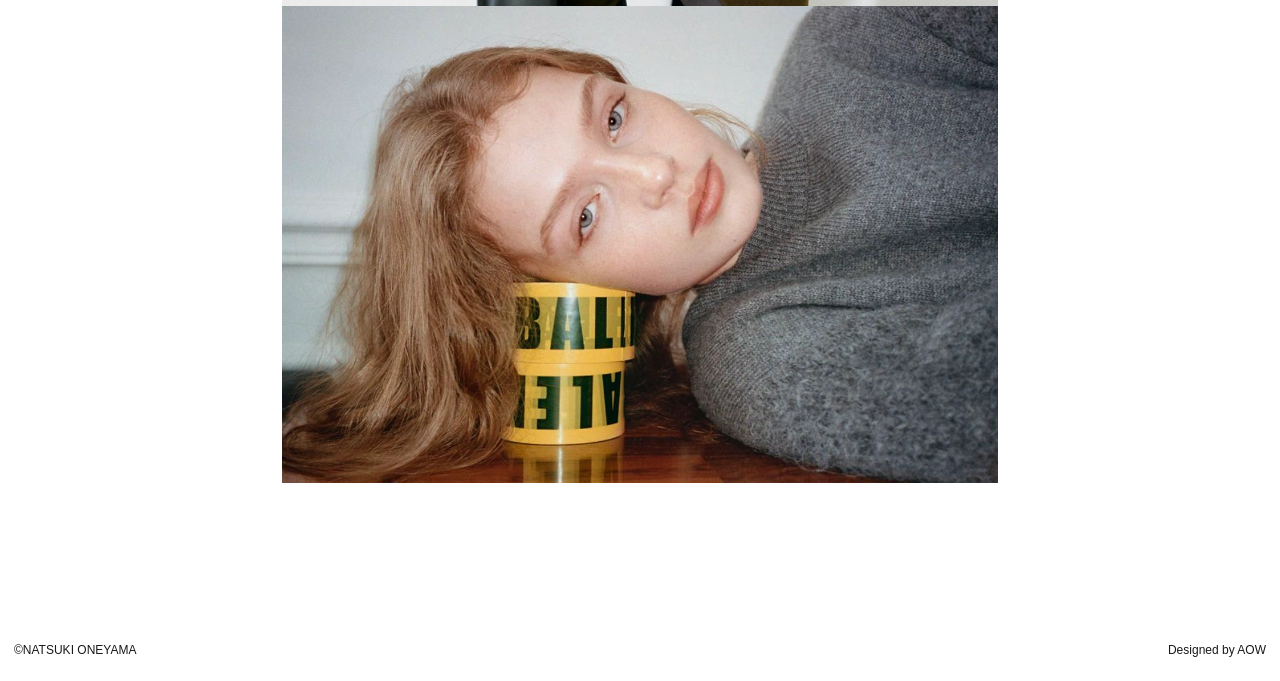
==== commit e1ce3479: "Finalize html13.00: Desktop index alignment and content polish Co-Authored-By: Claude Sonnet 5 <nore" ====
--- a/index.html
+++ b/index.html
@@ -30,11 +30,11 @@
     <nav class="index-project-nav" id="index-project-nav" aria-label="Project index"></nav>
     <div class="index-visual" id="index-visual">
       <!-- Independent sibling, not part of .index-first-ref - see report. -->
-      <div class="index-featured-label">[ NEWEST FEATURED PROJECT ]</div>
+      <div class="index-featured-label">[NEWEST FEATURED PROJECT]</div>
       <!-- The only per-project reference text on the page - see report (#10). -->
       <div class="index-first-ref">
         <p>10 MAGAZINE</p>
-        <p>FALL/WINTER 2026</p>
+        <p>ISSUE 77  AUTUMN/WINTER 2026</p>
         <p>PHOTOGRAPHER: Ferry van der Nat</p>
       </div>
       <!-- 14 giant thumbnails, one continuous sequence, injected by index.js. -->
--- a/index.css
+++ b/index.css
@@ -18,10 +18,10 @@
   --index-nav-top: 64px;                  /* fixed top offset of the >=1024px project index, just below the two-line brand */
   --index-first-ref-line-gap: 20px;       /* vertical gap between its 2nd and 3rd lines, all breakpoints */
   --index-featured-label-gap: 16px;       /* space between [ NEWEST FEATURED PROJECT ] and .index-first-ref below it */
+  --index-nav-top: 64px;
+  --index-top-space: var(--index-nav-top);
 }
-@media (min-width: 1024px) {
-  :root { --index-top-space: 220px; }
-}
+
 @media (min-width: 1024px) {
   :root {
     /* First-pass Desktop size, deliberately much larger than before (Stussy-style
@@ -133,7 +133,13 @@
    it (later DOM sibling, same z-index:auto stacking level) - this is the one part
    of this change that isn't pure sizing, but without it the header/caption would be
    literally invisible behind the media. */
-#index-modal-header { line-height: 1.2; cursor: pointer; z-index: 1; }
+/* index Horizontal Modal only - scoped to the #id, not the shared .modal-brand
+   class, so overview.html's own modal-brand and index.html's Information Overlay
+   (.info-brand) are unaffected. color:white is required for the blend to actually
+   invert against arbitrary image content (difference(near-black, X) leaves X almost
+   unchanged - same white+difference pairing already used by .brand/.index-header-nav
+   elsewhere on this page). */
+#index-modal-header { line-height: 1.2; cursor: pointer; z-index: 1; color: white; mix-blend-mode: difference; }
 #index-modal-caption { margin-top: 10px; font-weight: normal; }
 /* Each media's height = the viewport height, full-bleed top to bottom, on every
    device - no reserved header/caption band, no vertical centering. 100vh first as a
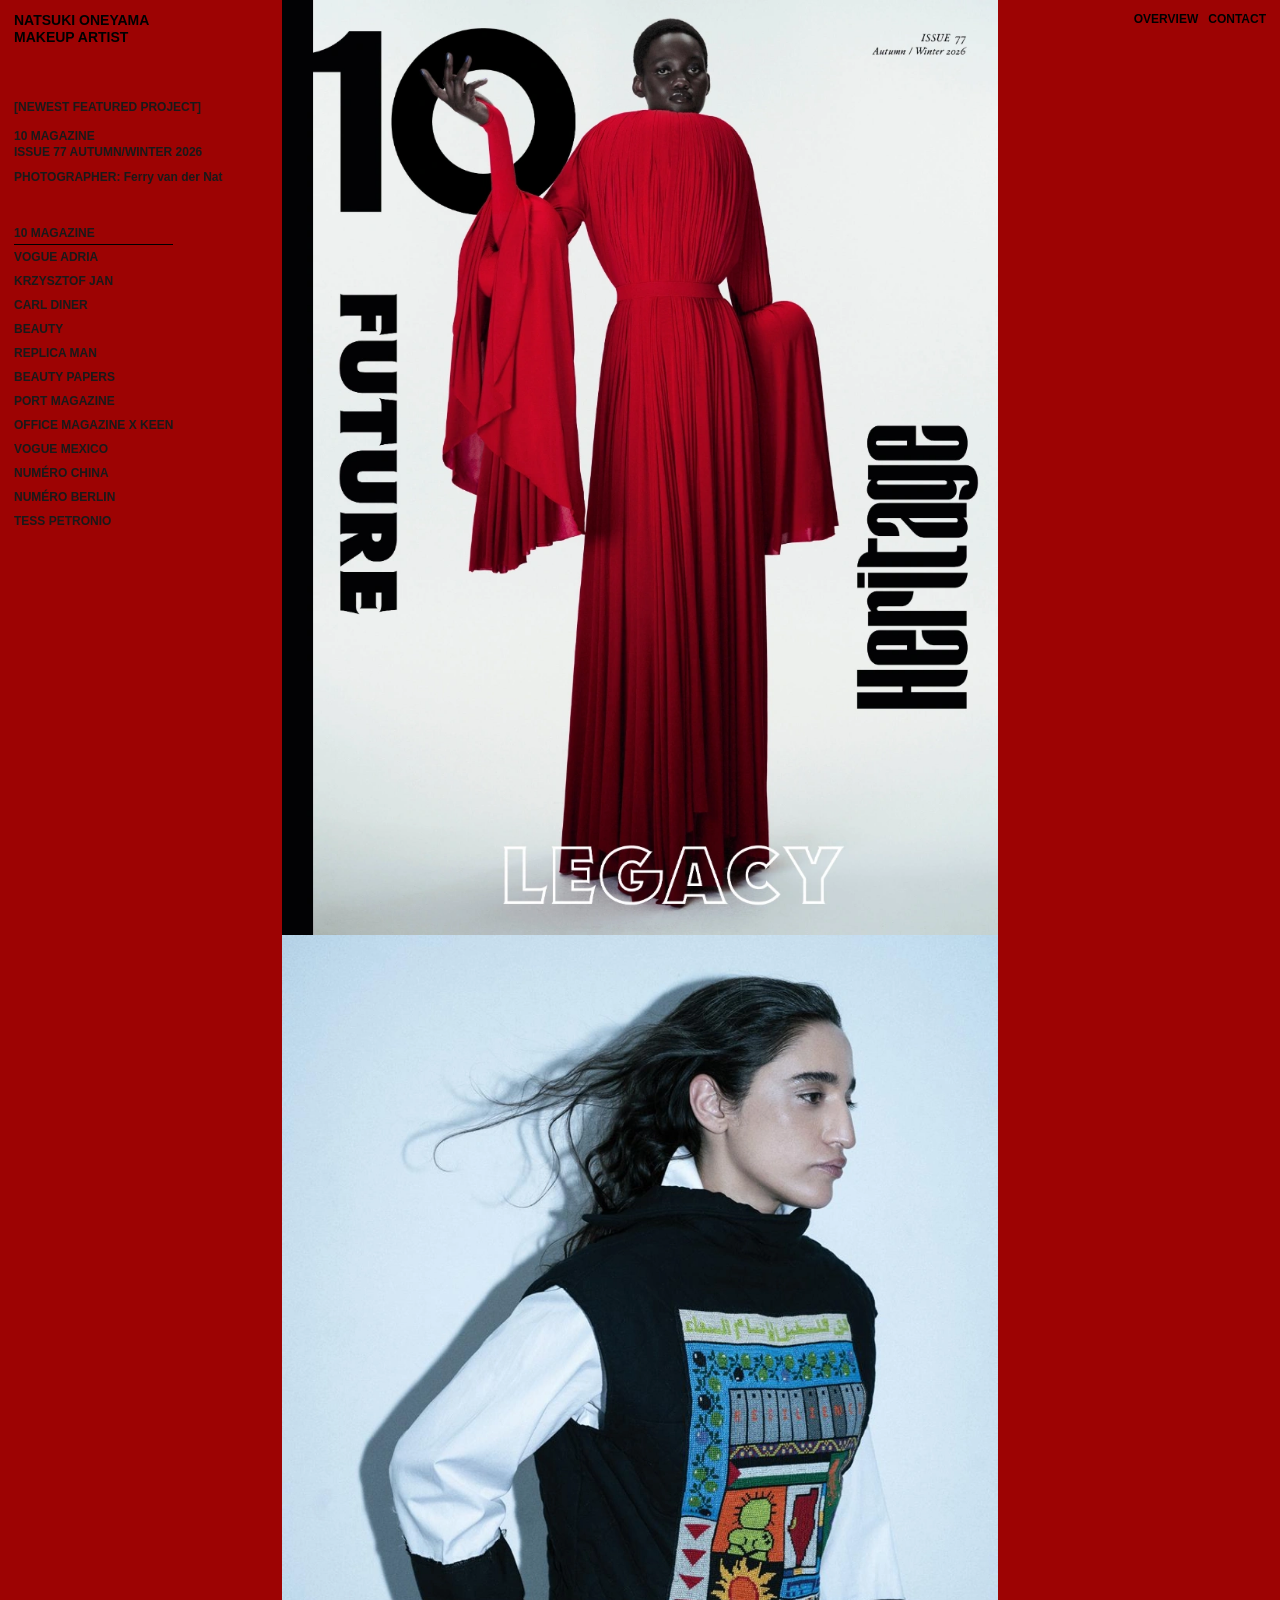
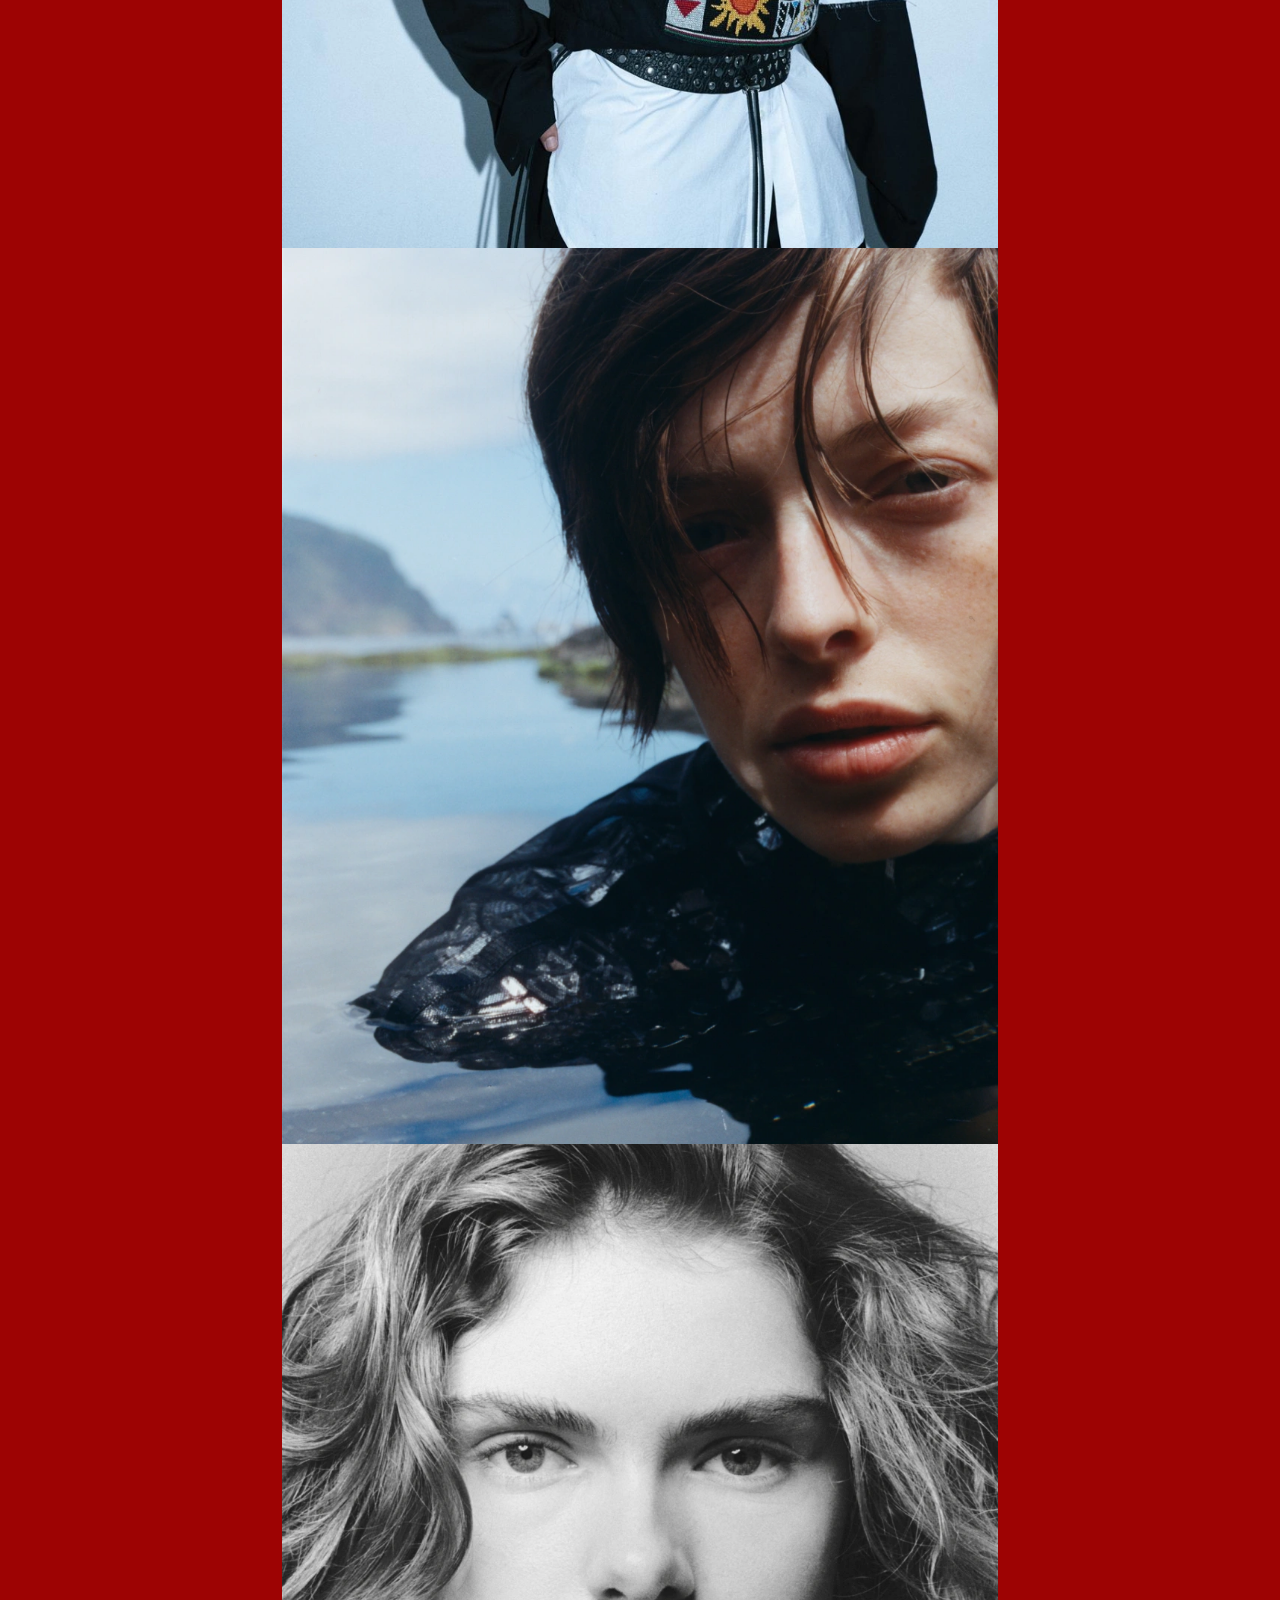
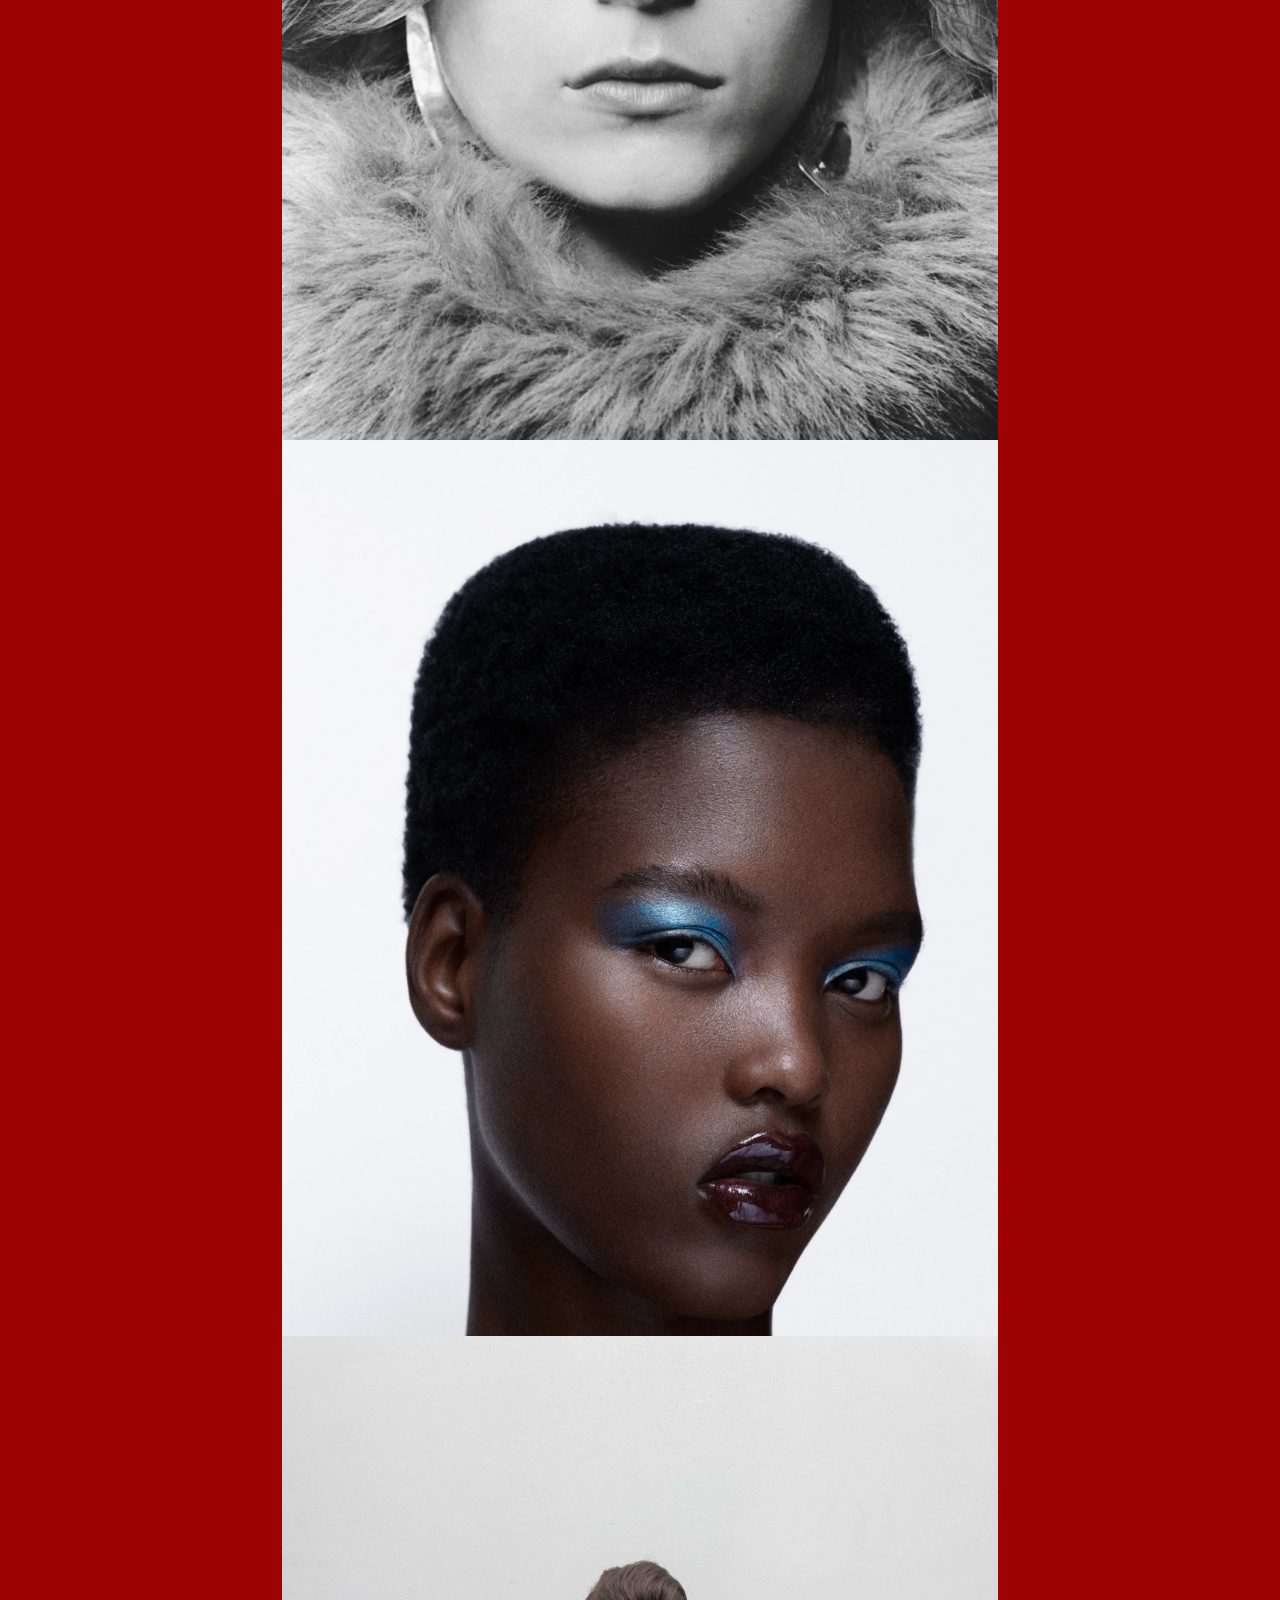
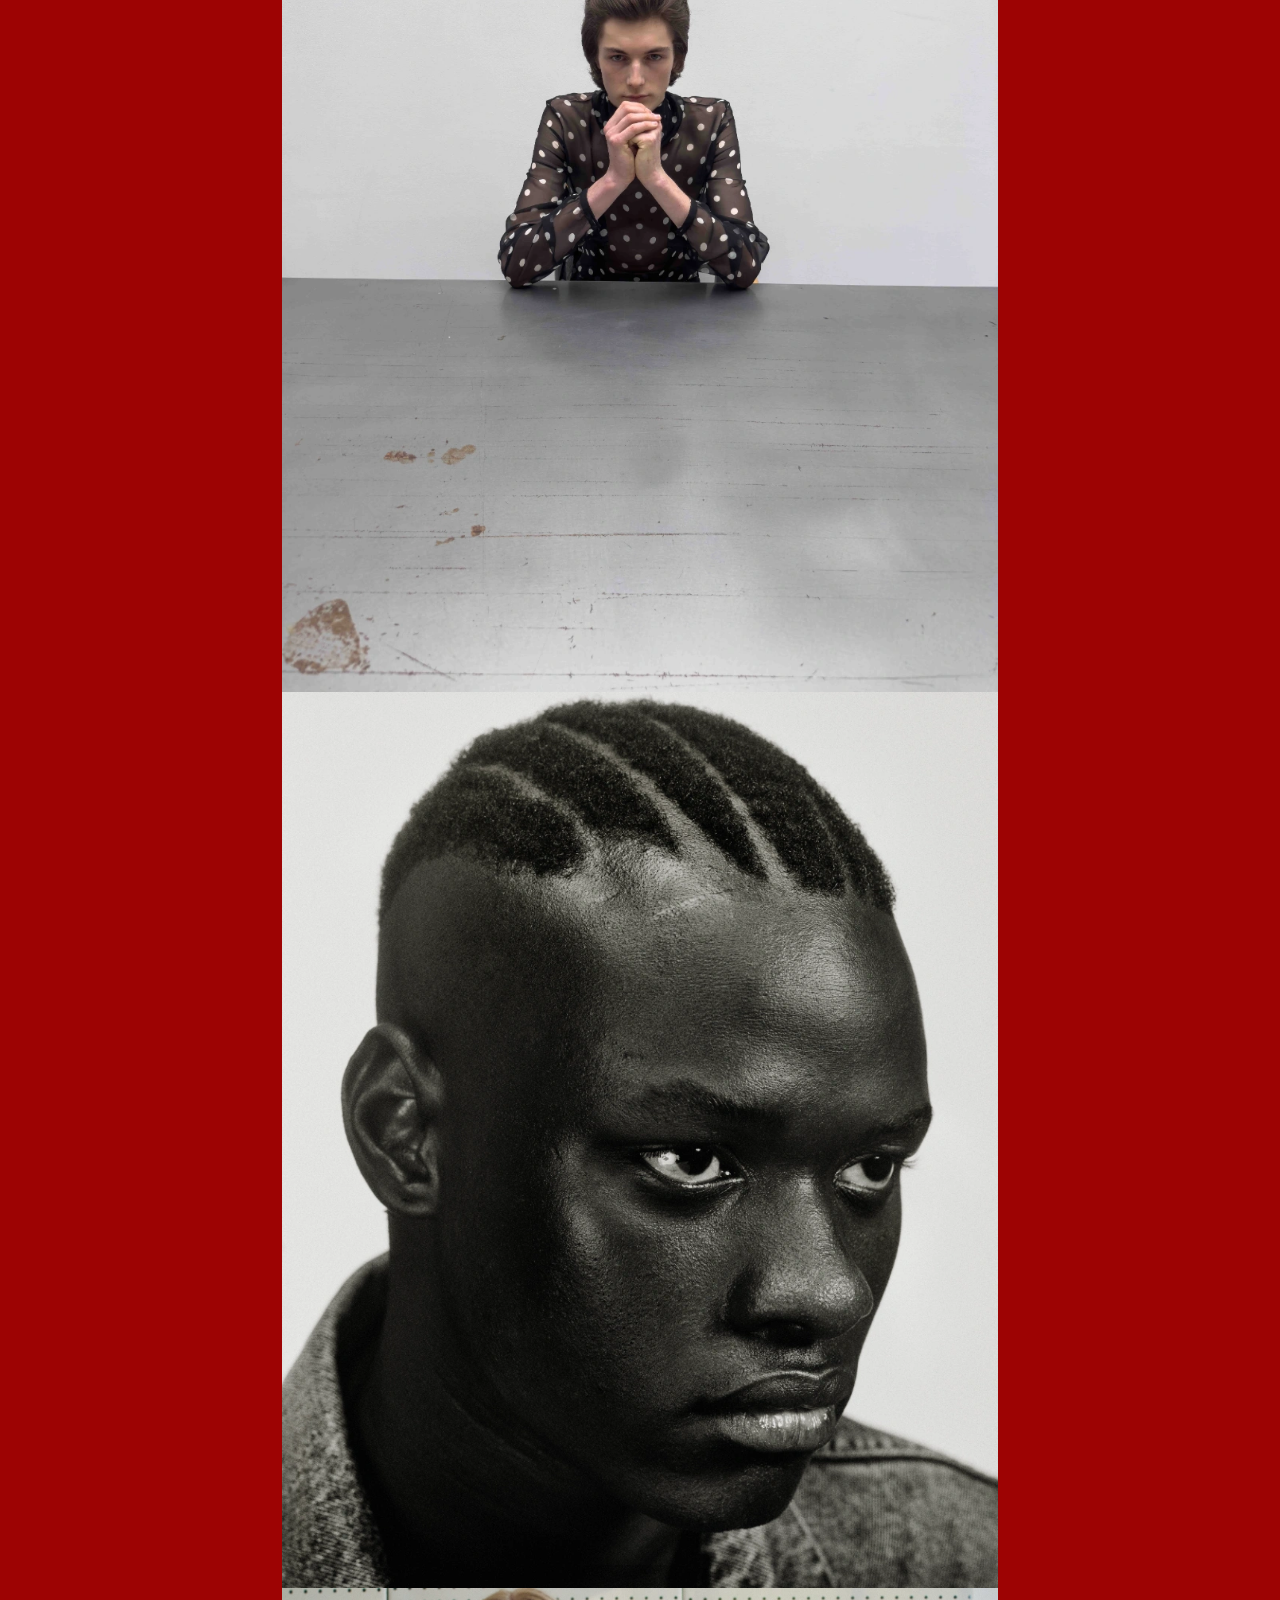
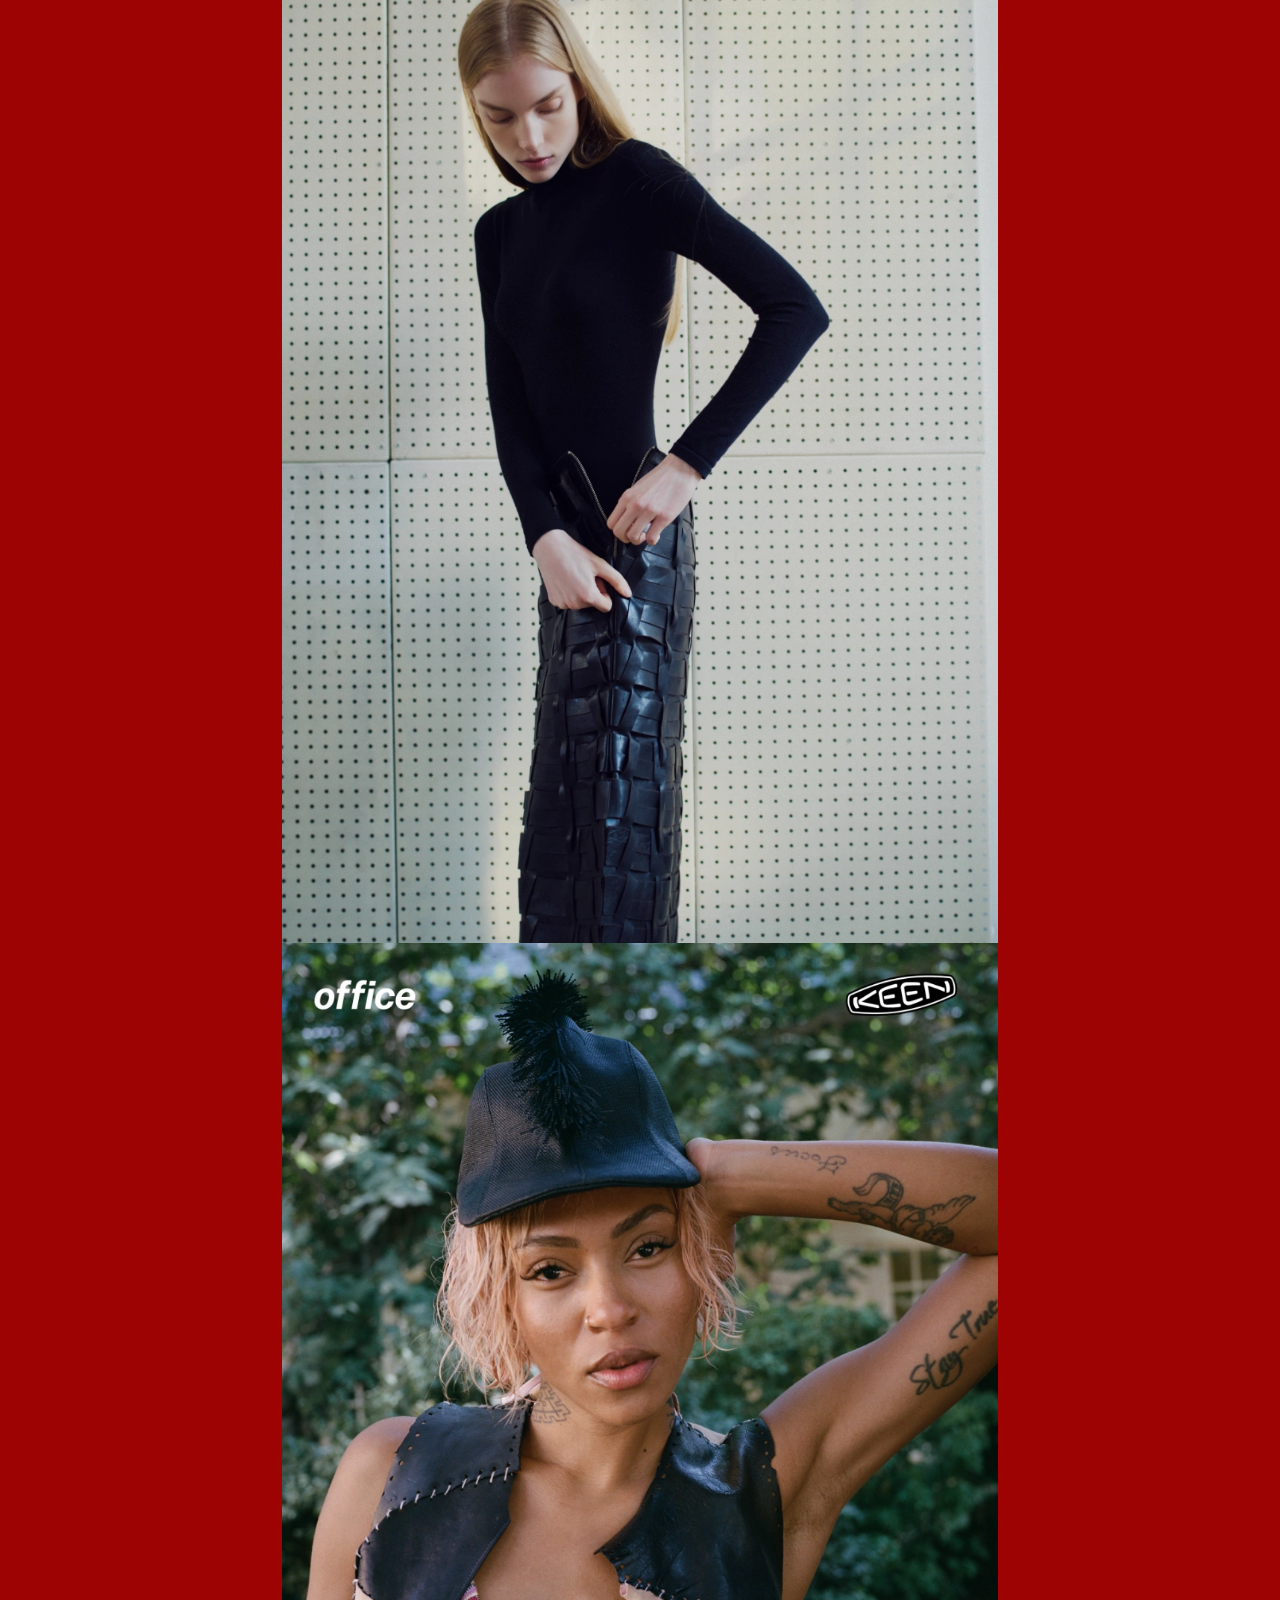
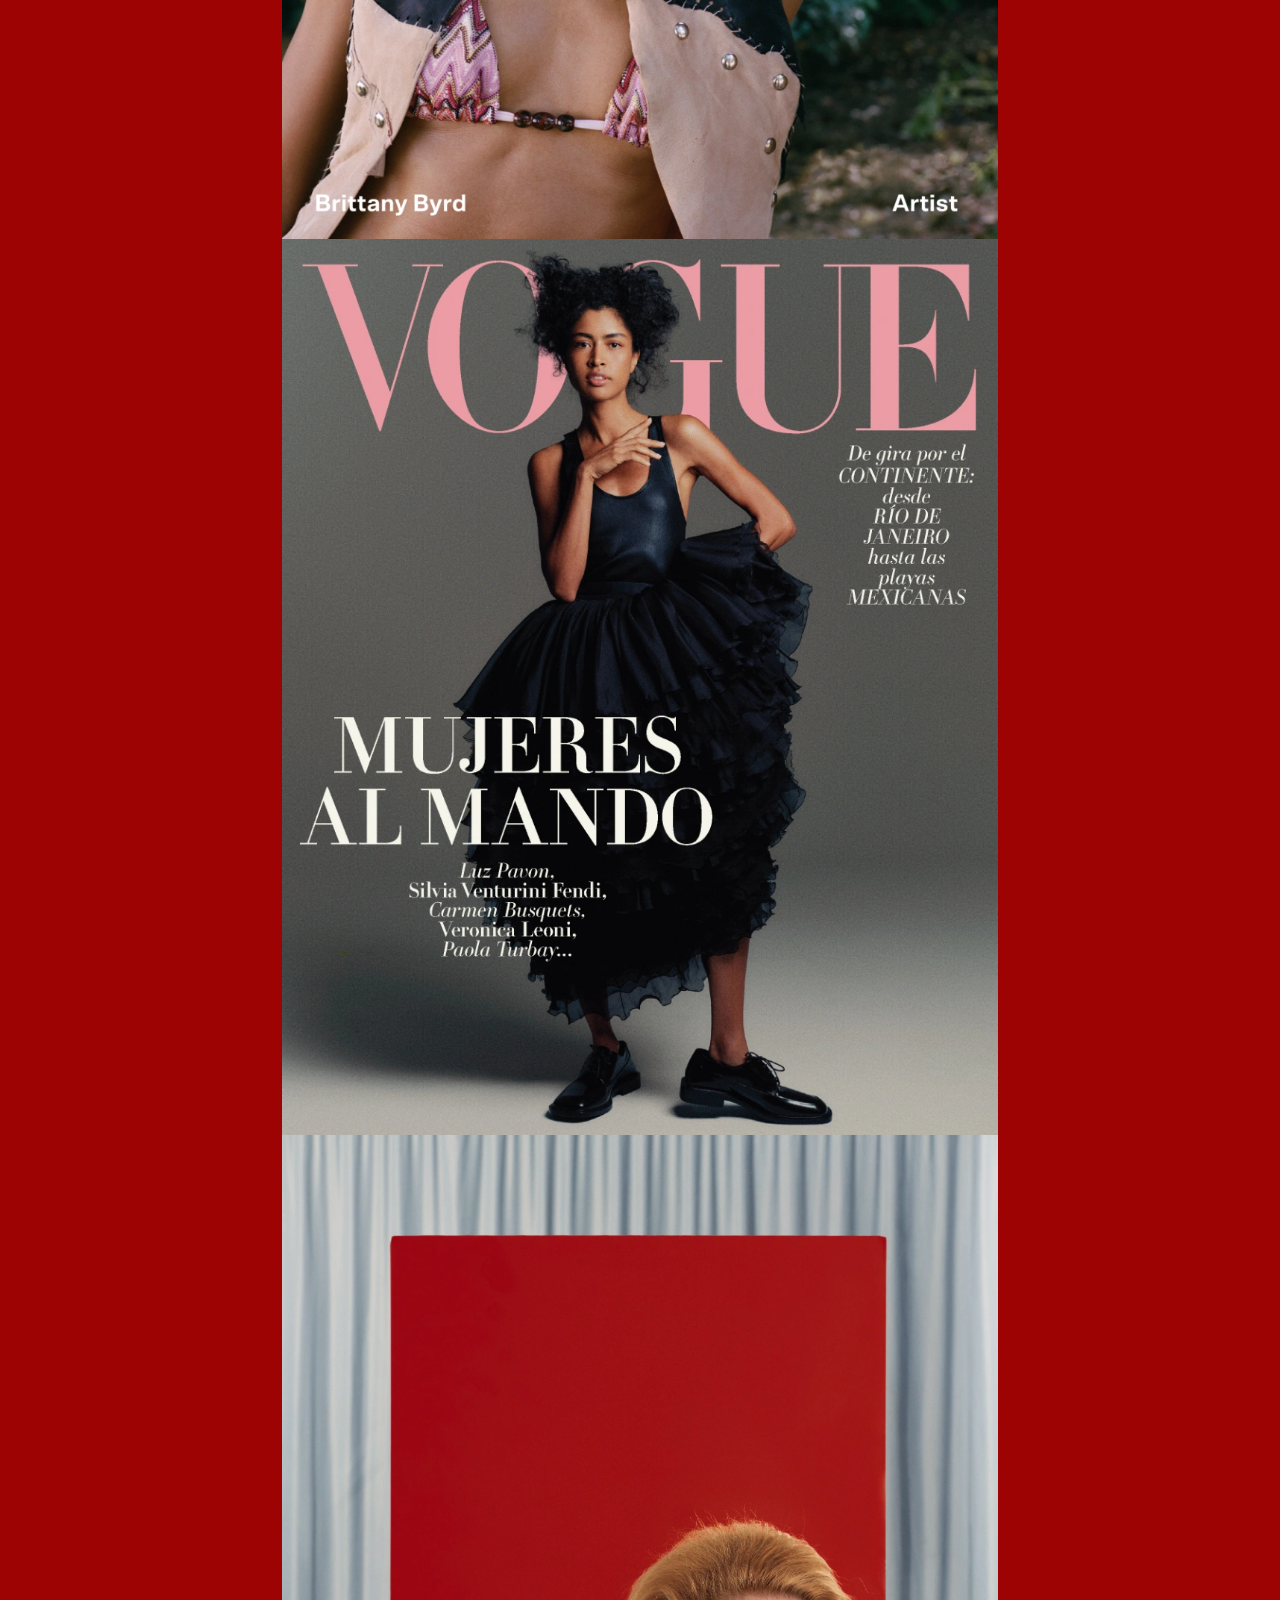
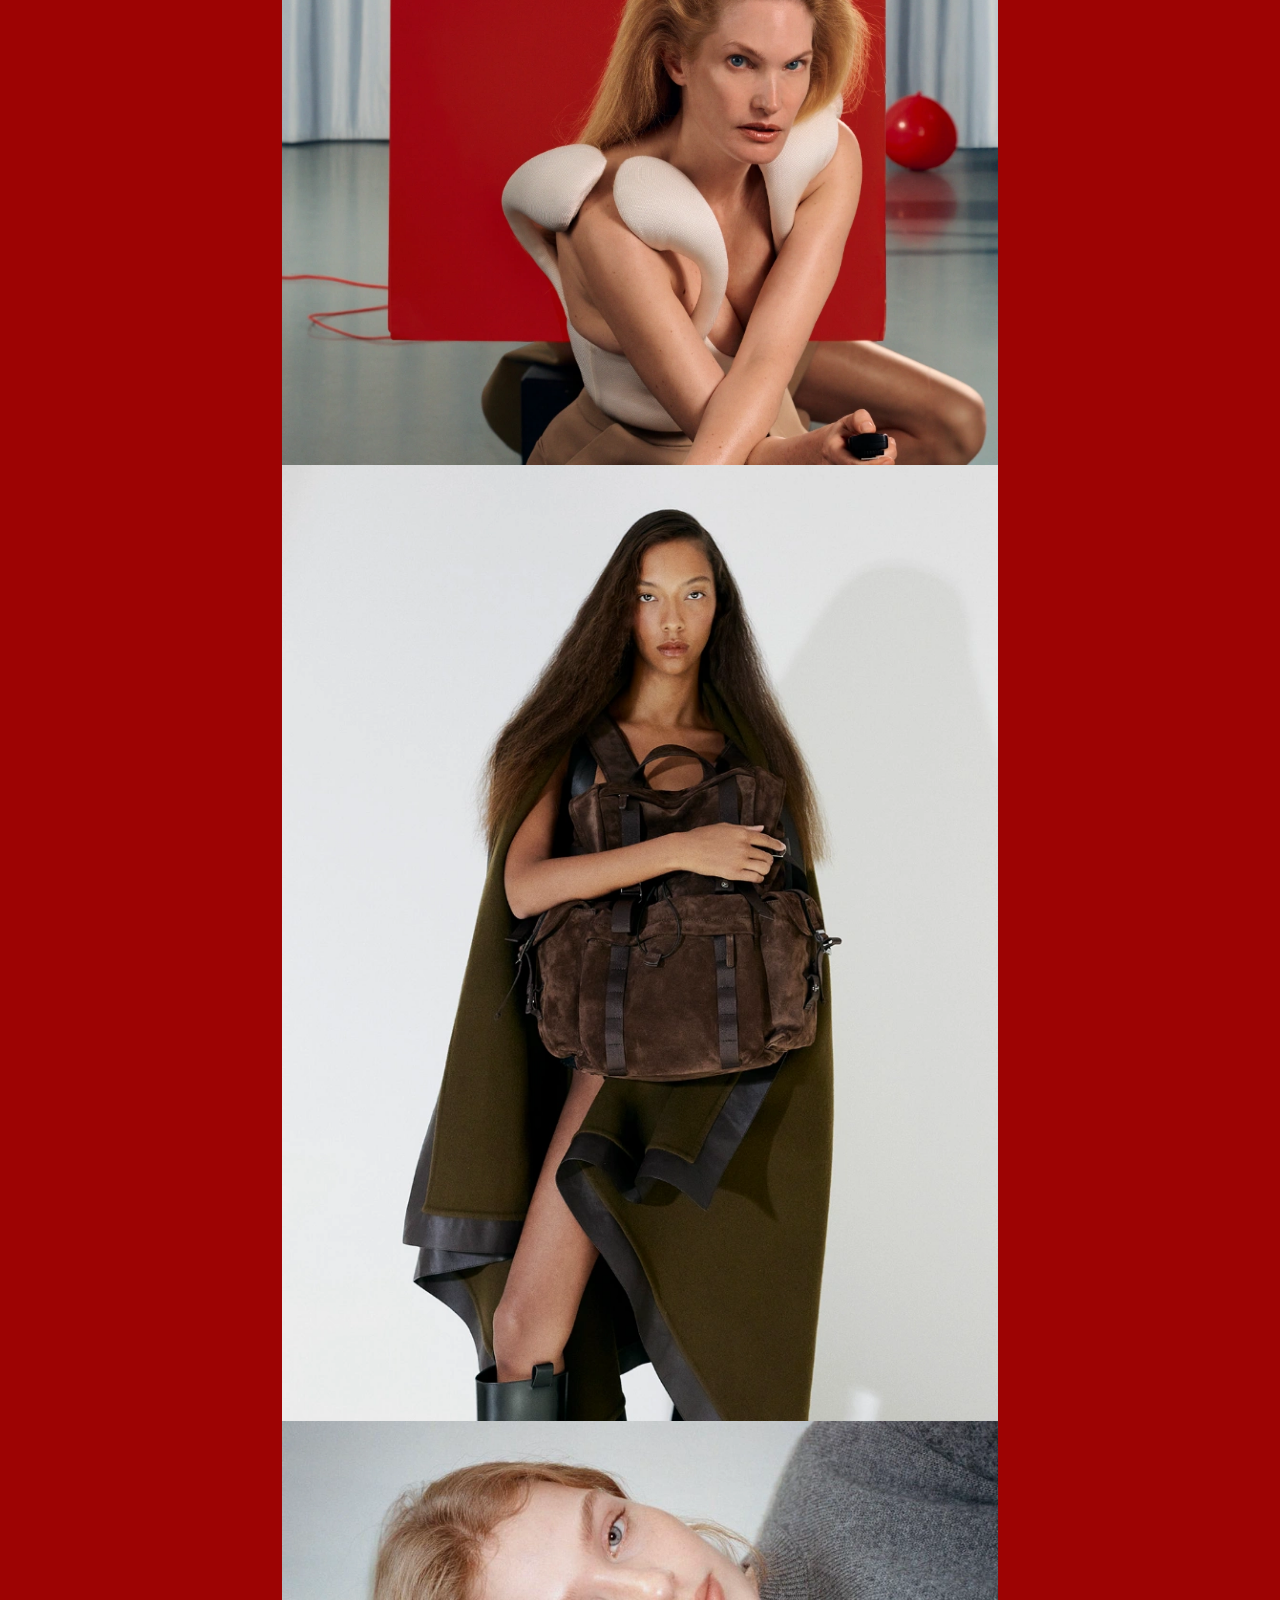
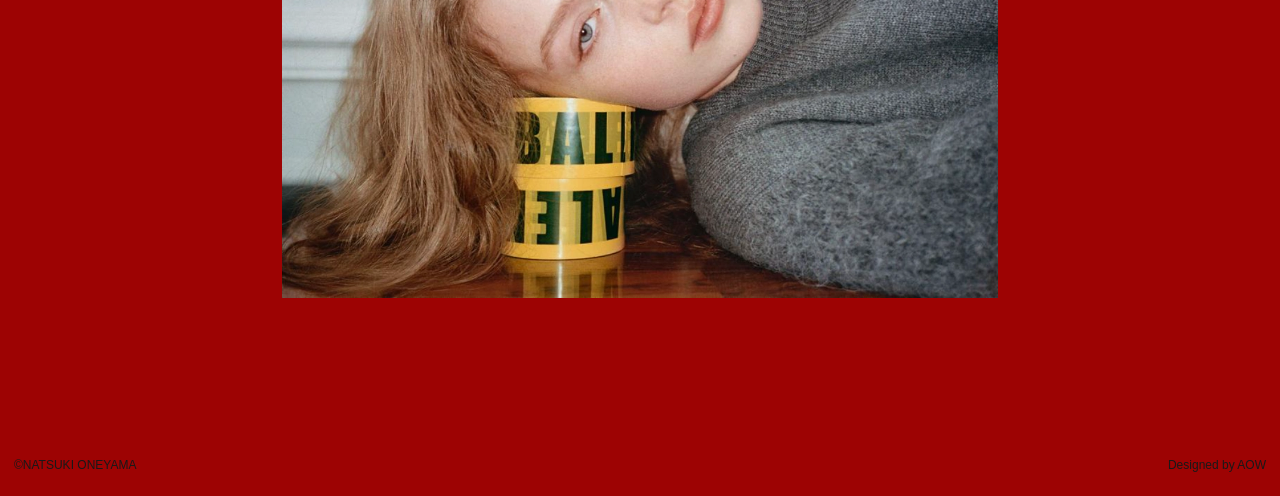
==== commit 35d5e881: "Add PC left-index dynamic caption with active underline Adds a fixed left-column caption (BRAND -> C" ====
--- a/index.html
+++ b/index.html
@@ -29,15 +29,9 @@
          sequence and same openProject() as the giant thumbnails below. -->
     <nav class="index-project-nav" id="index-project-nav" aria-label="Project index"></nav>
     <div class="index-visual" id="index-visual">
-      <!-- Independent sibling, not part of .index-first-ref - see report. -->
-      <div class="index-featured-label">[NEWEST FEATURED PROJECT]</div>
-      <!-- The only per-project reference text on the page - see report (#10). -->
-      <div class="index-first-ref">
-        <p>10 MAGAZINE</p>
-        <p>ISSUE 77  AUTUMN/WINTER 2026</p>
-        <p>PHOTOGRAPHER: Ferry van der Nat</p>
-      </div>
-      <!-- 14 giant thumbnails, one continuous sequence, injected by index.js. -->
+      <!-- 14 giant thumbnails, one continuous sequence, injected by index.js. The
+           dynamic caption previously shown here now lives in the left fixed UI
+           (BRAND / CAPTION / .index-project-nav) instead - see index.js/index.css. -->
     </div>
   </main>
   <footer class="index-footer">
@@ -57,7 +51,7 @@
     <button id="index-info-close" class="info-brand" aria-label="Close information">NATSUKI ONEYAMA<br>MAKEUP ARTIST</button>
     <div class="info-columns">
       <p class="bio">Paris-based makeup artist creating refined beauty with a modern, image-driven sensibility. Working across fashion, beauty and commercial projects, his approach combines precision, restraint and a strong understanding of how makeup functions within the broader visual narrative of an image.</p>
-      <p class="clients">SELECTED CLIENTS /<br><br>GIVENCHY BEAUTY / YSL BEAUTY / CLARINS / ADIDAS / DELVAUX / SWAROVSKI / ARTHUS BERTRAND / MORE OR LESS / BEAUTY PAPERS / MODERN WEEKLY CHINA / REPLICA MAN / 10 MAGAZINE / PORT MAGAZINE / OFFICE MAGAZINE / HUBE / VOGUE MEXICO / VOGUE ADRIA / VOGUE CZ /</p>
+      <p class="clients">SELECTED CLIENTS /<br><br>BYREDO / GIVENCHY BEAUTY / YSL BEAUTY / CLARINS / ADIDAS / DELVAUX / SWAROVSKI / ARTHUS BERTRAND / MORE OR LESS / BEAUTY PAPERS / MODERN WEEKLY CHINA / REPLICA MAN / 10 MAGAZINE / PORT MAGAZINE / OFFICE MAGAZINE / HUBE / VOGUE MEXICO / VOGUE ADRIA / VOGUE CZ / NUMÉRO BERLIN / NUMÉRO CHINA /  NUMÉRO SWITZERLAND</p>
       <nav class="info-links" aria-label="Contact and profile"><a href="https://www.instagram.com/natsukimua/">@NATSUKIMUA</a><a href="https://models.com/people/natsuki-oneyama">MODELS.COM</a><a href="pdf-request.html">PDF</a><a href="mailto:natsukioneyama@gmail.com">CONTACT</a></nav>
      <img class="info-image" src="info/info01.webp"  alt="">
     </div>
--- a/overview.css
+++ b/overview.css
@@ -1,4 +1,4 @@
-:root { font-family: Arial, Helvetica, sans-serif; color: #191919; background: #fff; font-size: 12px; --edge: 14px; }
+:root { font-family: Arial, Helvetica, sans-serif; color: #191919; --bg: #9d0303; background: var(--bg); font-size: 12px; --edge: 14px; }
 * { box-sizing: border-box; }
 body { margin: 0; }
 button, a { color: inherit; font: inherit; -webkit-tap-highlight-color: transparent; }
@@ -8,16 +8,17 @@
 .no-ring:focus-visible { outline: none; }
 [hidden] { display: none !important; }
 .brand, .info-brand, .modal-brand { position: fixed; left: max(var(--edge), env(safe-area-inset-left)); top: max(12px, env(safe-area-inset-top)); text-align: left; line-height: 1.2; font-weight: bold; }
-.brand { z-index: 10; color: white; mix-blend-mode: difference; }
+.brand { z-index: 10; color: var(--bg); mix-blend-mode: difference; }
 /* Shared by index.html and overview.html (both load this file) so the two pages'
    top-right nav can never drift apart - same overlay-on-image technique as .brand
    (fixed + mix-blend-mode) rather than a white bar that separates it from the
    visual, on every breakpoint. */
 .index-header-nav {
   display: flex; gap: 10px;
-  position: fixed; z-index: 10; color: white; mix-blend-mode: difference;
+  position: fixed; z-index: 10; color: var(--bg); mix-blend-mode: difference;
   right: max(var(--edge), env(safe-area-inset-right));
   top: max(12px, env(safe-area-inset-top));
+  font-weight: bold;
 }
 #overview { padding: 40px var(--edge) 64px; }
 #grid { position: relative; }
@@ -34,16 +35,17 @@
 .jl-item.selected img, .jl-item.selected video { transform: scale(0.85); }
 /* .hover-group is toggled by overview.js on every thumbnail belonging to the
    hovered one's project (not just the hovered element itself), replacing the old
-   bare `.jl-item:hover` rule - see the report for why. */
-@media (hover: hover) and (pointer: fine) {
-  .jl-item.hover-group { z-index: 2; }
-  .jl-item.hover-group img, .jl-item.hover-group video { transform: scale(0.85); }
-}
+   bare `.jl-item:hover` rule - see the report for why. Not media-query-gated: the
+   same class also drives the touch tap-to-preview flow (coarse pointers), so this
+   must render there too, not only under (hover:hover) and (pointer:fine). */
+.jl-item.hover-group { z-index: 2; }
+.jl-item.hover-group img, .jl-item.hover-group video { transform: scale(0.85); }
 .bottom-nav, .modal-footer { position: fixed; bottom: 0; left: 0; right: 0; padding: 9px max(var(--edge), env(safe-area-inset-right)) max(9px, env(safe-area-inset-bottom)) max(var(--edge), env(safe-area-inset-left)); min-height: 46px; display: flex; align-items: center; justify-content: space-between; gap: 20px; }
 .bottom-nav { z-index: 5; background: rgba(255,255,255,.55); backdrop-filter: blur(14px); -webkit-backdrop-filter: blur(14px); }
 .bottom-nav[inert], .brand[inert] { visibility: hidden; }
 .caption { line-height: 1.25; min-height: 30px; }
 .caption span { display: block; }
+
 .overlay { position: fixed; inset: 0; z-index: 20; background: rgba(245,245,245,.72); backdrop-filter: blur(5px); -webkit-backdrop-filter: blur(5px); }
 /* Scoped to #modal only (not .overlay, which #info also uses and needs to scroll
    vertically): the image viewer has no native scroll content of its own - horizontal
@@ -61,7 +63,7 @@
   grid-template-columns: 230px;
   gap: 20px;
   width: max-content;
-  margin: 60px auto 0;
+  margin: 90px auto 0;
 }
 
 .clients {
@@ -76,13 +78,15 @@
 .info-links {
   display: flex;
   flex-direction: column;
+  align-items: flex-start;
   gap: 12px;
 }
+
 .info-image {
   display: block;
   width: 200px;
   height: auto;
-  margin-top: 40px;
+  margin-top: 10px;
 }
 @media (max-width: 767px) {
   :root { --edge: 10px; font-size: 10px; }
@@ -95,7 +99,19 @@
   grid-template-columns: min(280px, calc(100vw - 40px));
   gap: 20px;
   width: max-content;
-  margin: 60px auto 0;
+  margin: 70px auto 0;
 }
 }
+/* Real handheld phones only (index.html and overview.html share this file) - the
+   above <=767px block's 10px reads too small on an actual iPhone. Every text
+   element this needs to affect (.brand, .index-header-nav, .index-featured-label,
+   .index-first-ref) already just inherits :root's font-size with no per-element
+   override, so raising it back up here is enough on its own - no individual
+   overrides added. Deliberately its own breakpoint (699px, matching index.css's own
+   Mobile/Tablet Portrait split) rather than widening the 767px block above, so the
+   700-767px sliver (part of index.css's Tablet range) keeps its current, unrelated
+   10px behavior exactly as-is. */
+@media (max-width: 699px) {
+  :root { font-size: 14px; }
+}
 @media (prefers-reduced-motion: reduce) { .jl-item img, .jl-item video { transition: none; } }
--- a/index.css
+++ b/index.css
@@ -14,13 +14,14 @@
   --index-nav-gap: 40px;                  /* space between the index and the visual column, >=1024px only */
   --index-top-space: 140px;               /* whitespace above the first thumbnail (<=1023px default) */
   --index-footer-space: 160px;            /* whitespace before the footer, after the last thumbnail */
-  --index-first-ref-gap: 24px;            /* space between the first-project reference text and its image */
-  --index-nav-top: 64px;                  /* fixed top offset of the >=1024px project index, just below the two-line brand */
-  --index-first-ref-line-gap: 20px;       /* vertical gap between its 2nd and 3rd lines, all breakpoints */
-  --index-featured-label-gap: 16px;       /* space between [ NEWEST FEATURED PROJECT ] and .index-first-ref below it */
-  --index-nav-top: 64px;
+
+  --index-nav-top: 100px;
+  --index-featured-label-gap: 15px;       /* space between [ NEWEST FEATURED PROJECT ] and .index-first-ref below it */
+  --index-first-ref-line-gap: 10px;       /* vertical gap between its 2nd and 3rd lines, all breakpoints */
+  --index-first-ref-gap: 20px;            /* space between the first-project reference text and its image */
   --index-top-space: var(--index-nav-top);
 }
+
 
 @media (min-width: 1024px) {
   :root {
@@ -28,12 +29,42 @@
        giant editorial image) - still a CSS var so it's easy to retune after a look
        on real devices. min(...) keeps it from ever exceeding the viewport. */
     --index-visual-width: min(56vw, 900px);
+    /* .index-project-nav's own top, >=1024px only - deliberately NOT the shared
+       --index-nav-top (that one also drives #index-main's padding-top on every
+       breakpoint, via --index-top-space, so changing it would shift the central
+       thumbnail column too, including on mobile). This is only for how far down
+       .index-caption (see below, itself still at --index-nav-top) pushes the
+       index below it: measured caption height (~106px, the featured-label +
+       first-ref block's natural height at 10 MAGAZINE's 3-line max) + a 20px gap. */
+    --index-project-nav-top: 226px;
   }
 }
 
 /* #index-brand no longer needs its own font-weight override: overview.css's shared
    `.brand, .info-brand, .modal-brand` rule is bold now (see the report). */
 .index-thumb { display: block; }
+
+.brand, .info-brand, .modal-brand {
+  font-size: 14px;
+}
+
+   #index-modal-caption {
+    font-size: 10px;
+  }
+
+@media (max-width: 699px) {
+  .brand,
+  .info-brand,
+  .modal-brand {
+    font-size: 16px;
+  }
+    #index-modal-caption {
+    font-size: 12px;
+  }
+  .index-header-nav { font-size: 10px; }
+}
+
+
 
 /* .index-header-nav itself now lives in overview.css (loaded before this file on
    both index.html and overview.html), so the two pages' header nav can never drift
@@ -49,7 +80,7 @@
    purpose (see .index-project-nav below) - it only exists to balance column 3, no
    JS measurement, no absolute positioning. */
 @media (min-width: 1024px) {
-  #index-main { display: grid; grid-template-columns: minmax(0, 1fr) auto minmax(0, 1fr); column-gap: var(--index-nav-gap); align-items: start; }
+  #index-main { display: grid; grid-template-columns: minmax(0, 1fr) auto minmax(0, 1fr); column-gap: var(--index-nav-gap); align-items: start; padding-top: 0;}
   .index-visual { grid-column: 2; }
   /* The project index is deliberately taken out of #index-main's grid flow (fixed
      positioning, same left edge as .brand) so its vertical position tracks the
@@ -60,16 +91,45 @@
   .index-project-nav {
     position: fixed; z-index: 10;
     left: max(var(--edge), env(safe-area-inset-left));
+    top: var(--index-project-nav-top);
+    display: flex; flex-direction: column; gap: 10px;
+  }
+  .index-project-nav button { position: relative; text-align: left; white-space: nowrap; }
+  /* Active underline: marks "the project the caption currently shows" (index.js's
+     updateCaption), not hover - a separate, plain, fixed-length line, never
+     text-decoration (which would scale with the label's own character count).
+     ::after is absolutely positioned against the button (position:relative above)
+     so it never adds to the flex column's own `gap: 10px` between buttons - the
+     other rows' spacing is untouched regardless of whether a line is drawn. left:0
+     lines up with the button's own text (buttons have no padding - overview.css's
+     global reset). Sized down from the caption's own scale for this nav's smaller
+     12px text: 26x2px, a small 4px gap below the text. */
+  .index-project-nav button.is-active::after {
+    content: '';
+    position: absolute; left: 0; top: 100%; margin-top: 4px;
+    width: var(--index-active-line-width); height: 1px;
+    background: #000;
+  }
+  /* Left fixed-UI dynamic caption: BRAND -> CAPTION -> .index-project-nav, all in
+     the same fixed left column (not the central .index-visual - see report). Same
+     left formula as .brand/.index-project-nav (not computed/measured) so all three
+     share one exact left edge; same top as .index-project-nav used to have before
+     this feature pushed it down, so the caption starts right where the nav used to. */
+  .index-caption {
+    position: fixed; z-index: 10;
+    left: max(var(--edge), env(safe-area-inset-left));
     top: var(--index-nav-top);
-    display: flex; flex-direction: column; gap: 10px;
-  }
-  .index-project-nav button { text-align: left; white-space: nowrap; }
+  }
 }
 /* <=1023px (Mobile/Tablet Portrait, extends the former <=699px mobile presentation
    up through 820x1180 iPad Portrait): no project index, visual column is the full
    viewport width. */
 @media (max-width: 1023px) {
   .index-project-nav { display: none; }
+  /* Left fixed-UI caption is PC-only (see .index-caption above) - without this it
+     would render at its default static position, at the top of #index-main ahead
+     of .index-visual, visibly shifting the mobile layout. */
+  .index-caption { display: none; }
 }
 
 /* The one continuous, gap-0 sequence of giant thumbnails - same DOM and CSS at
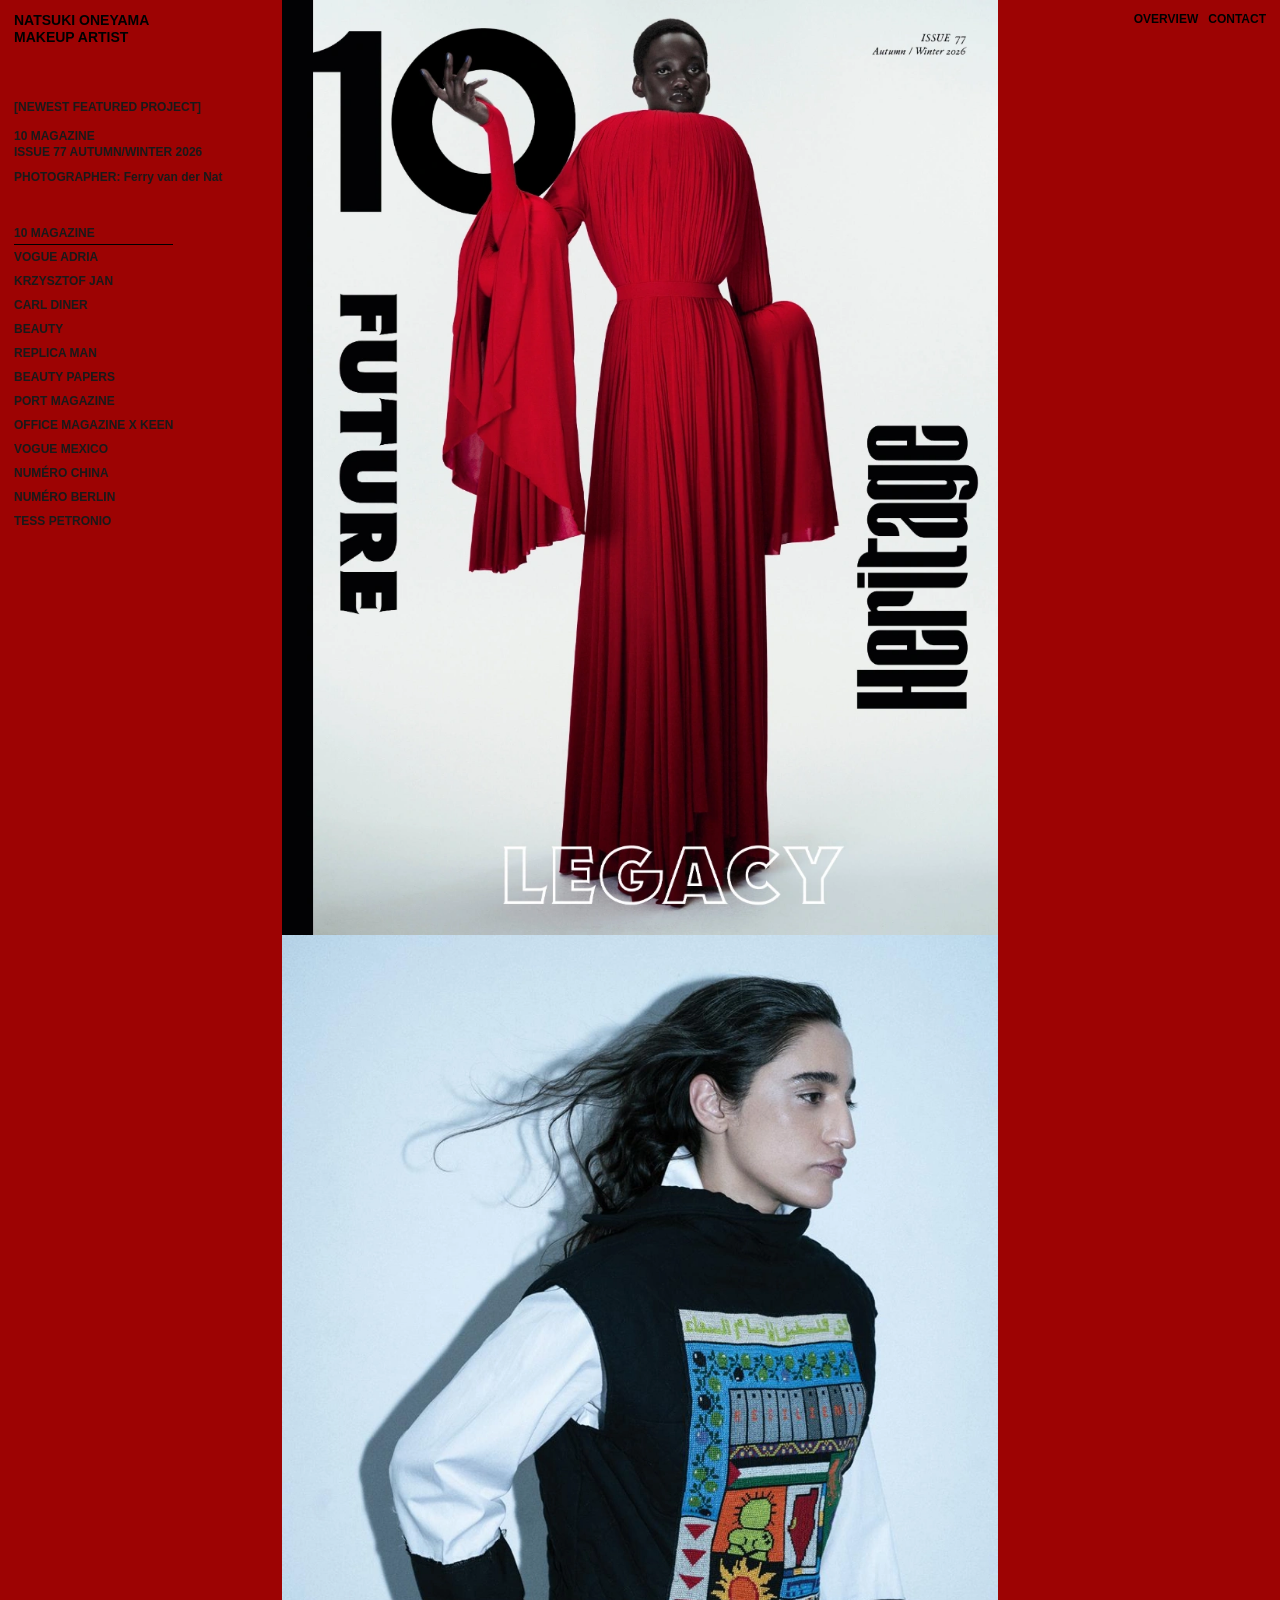
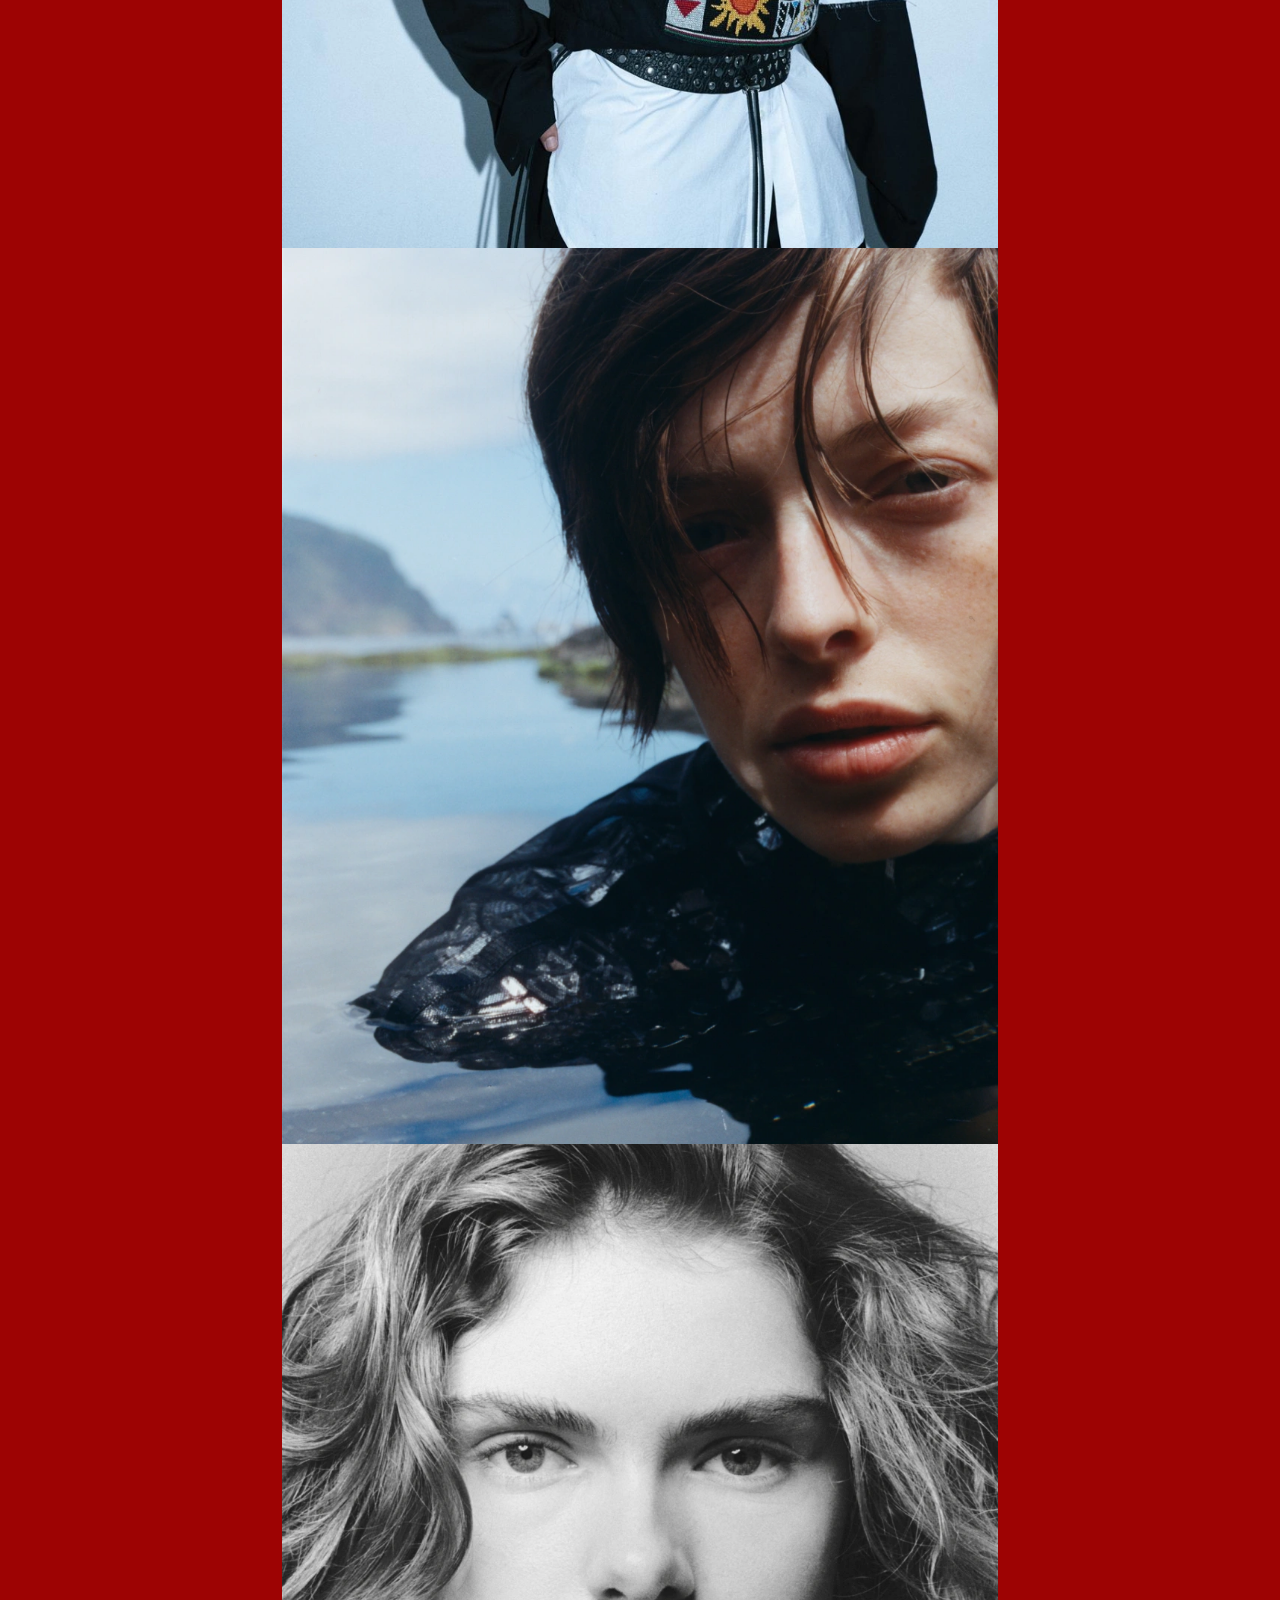
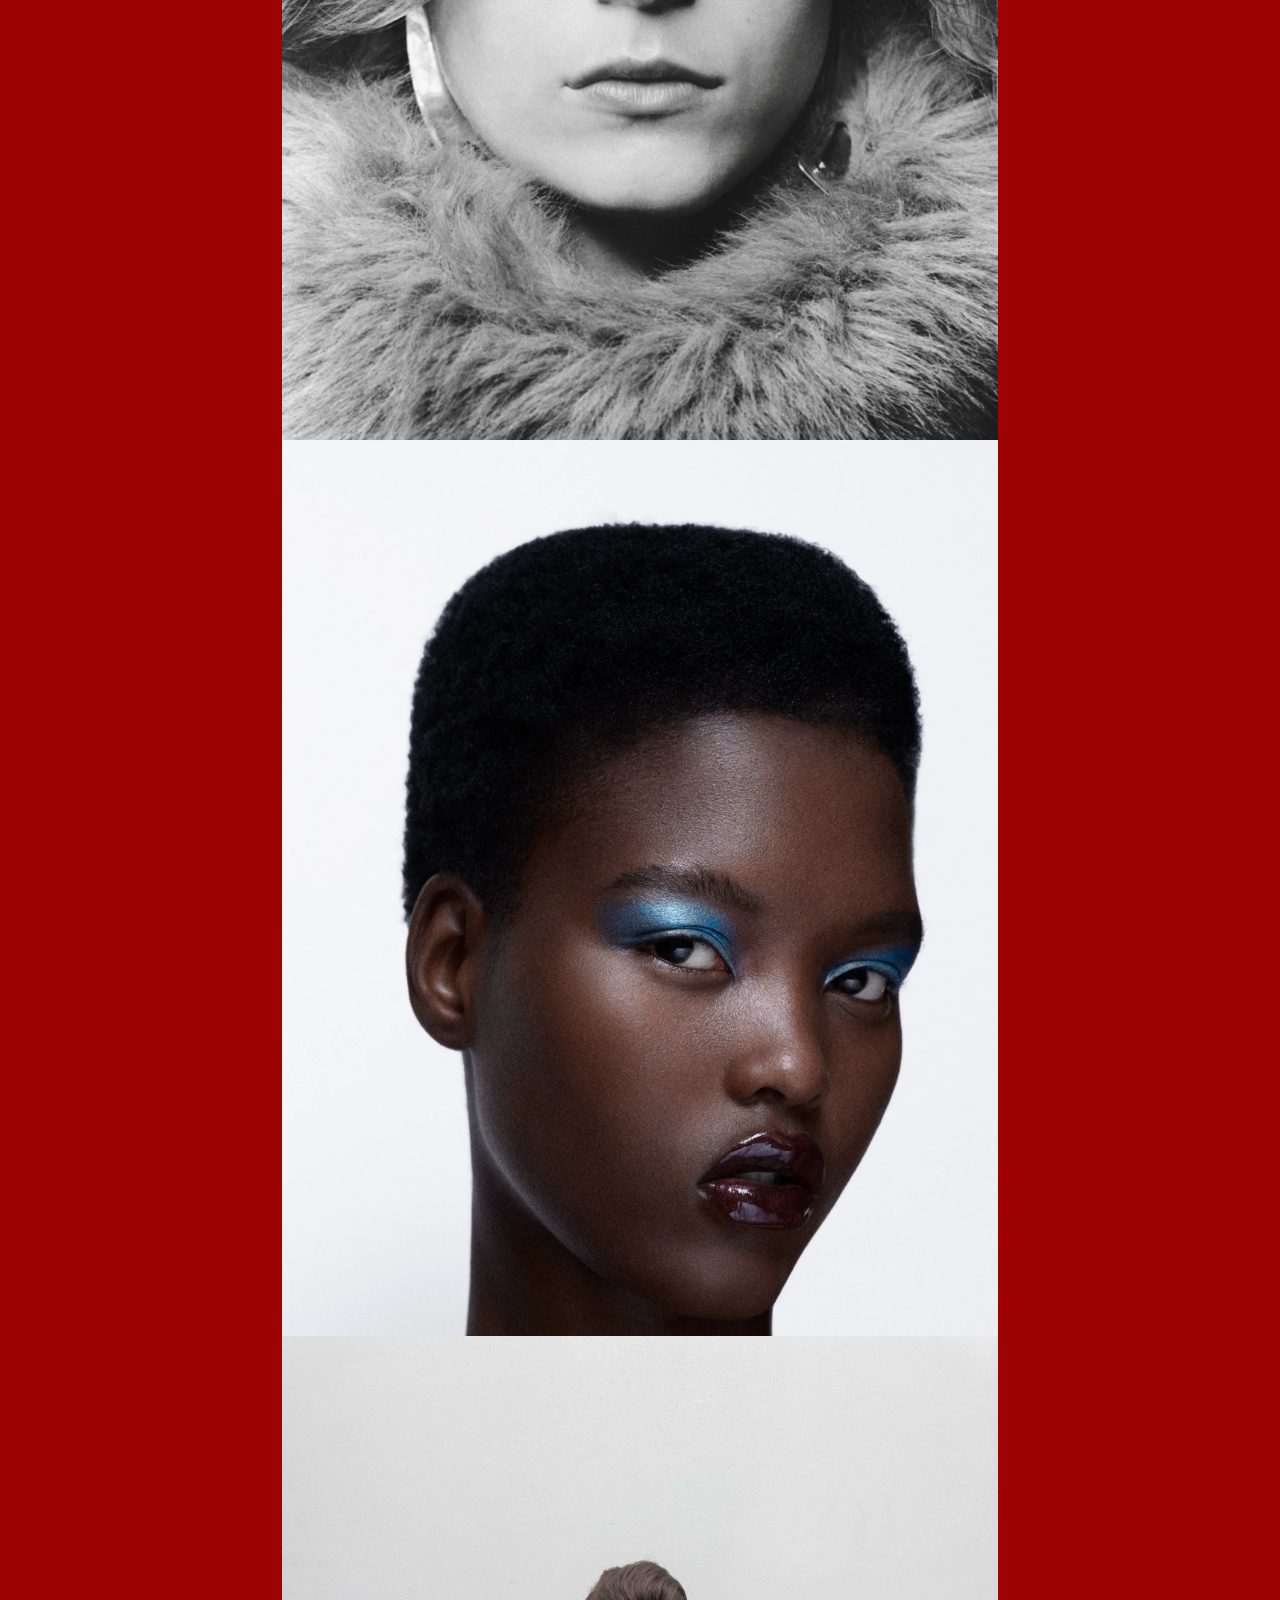
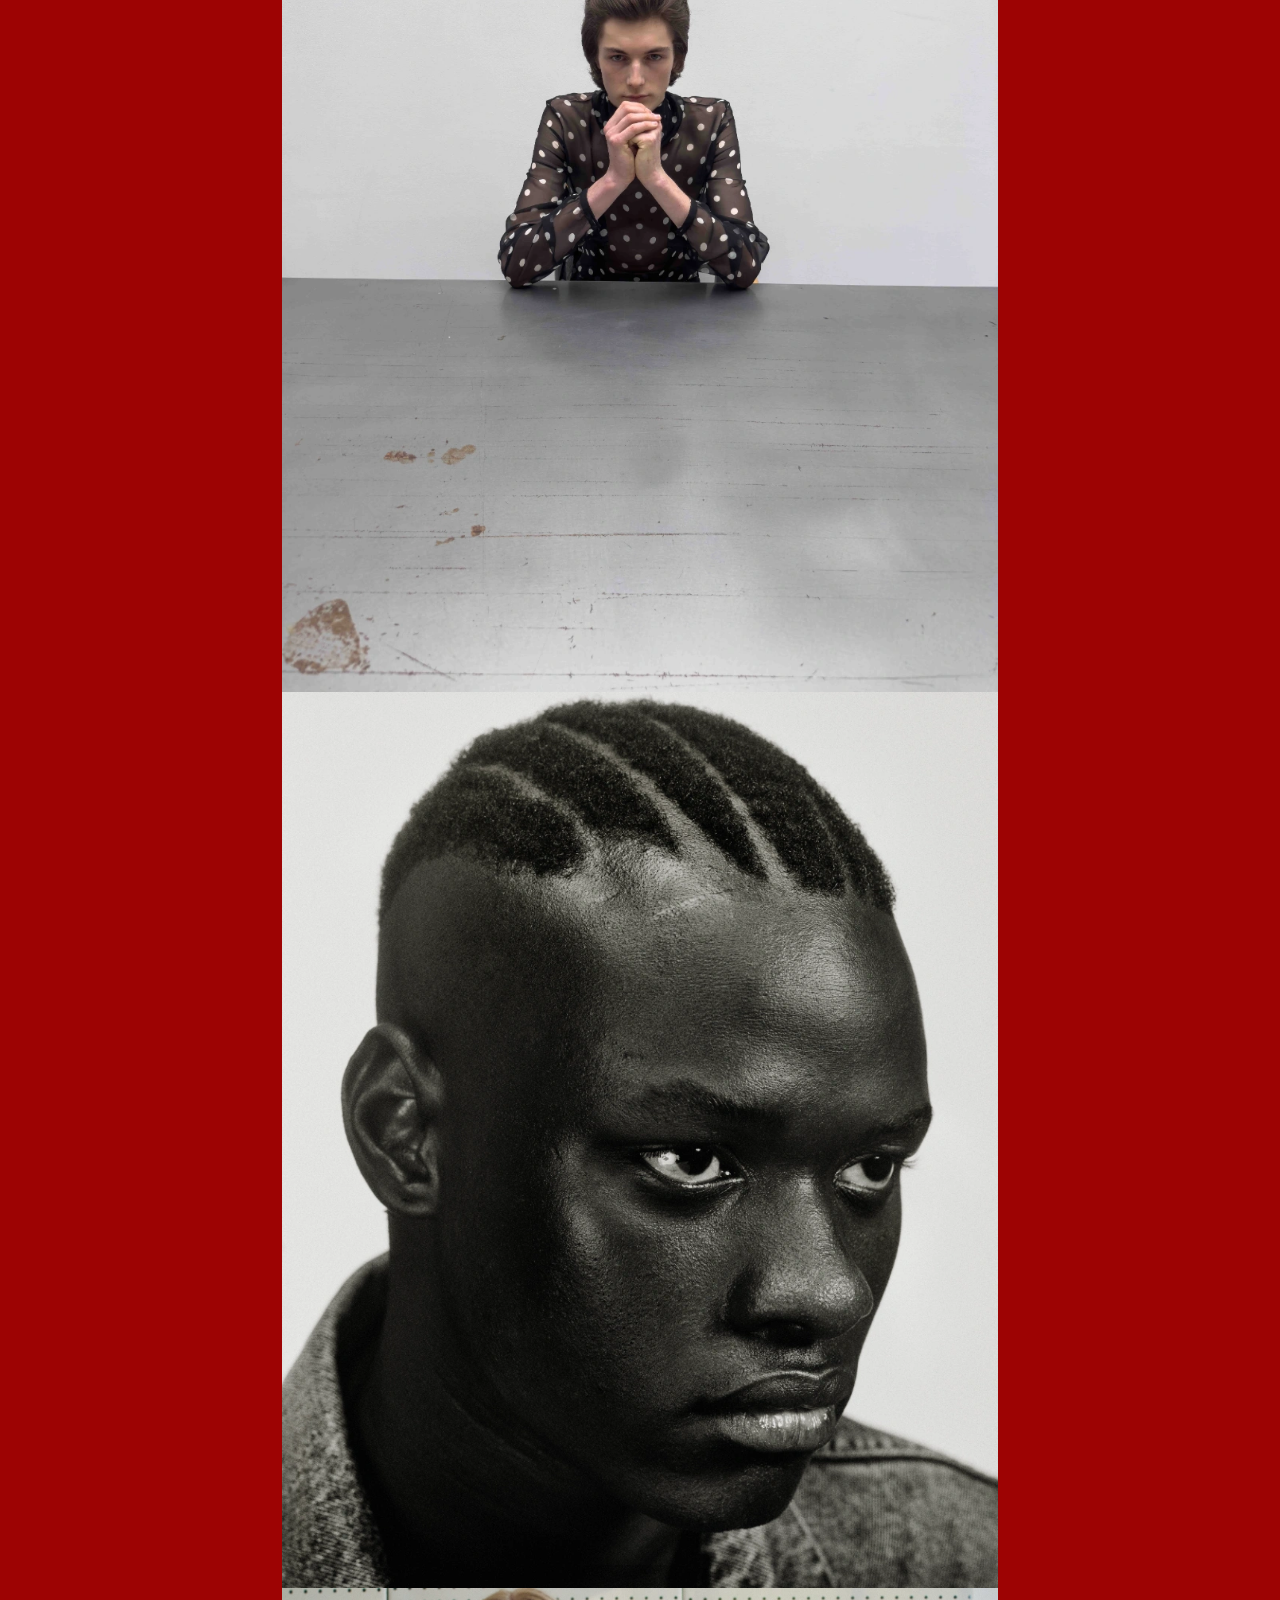
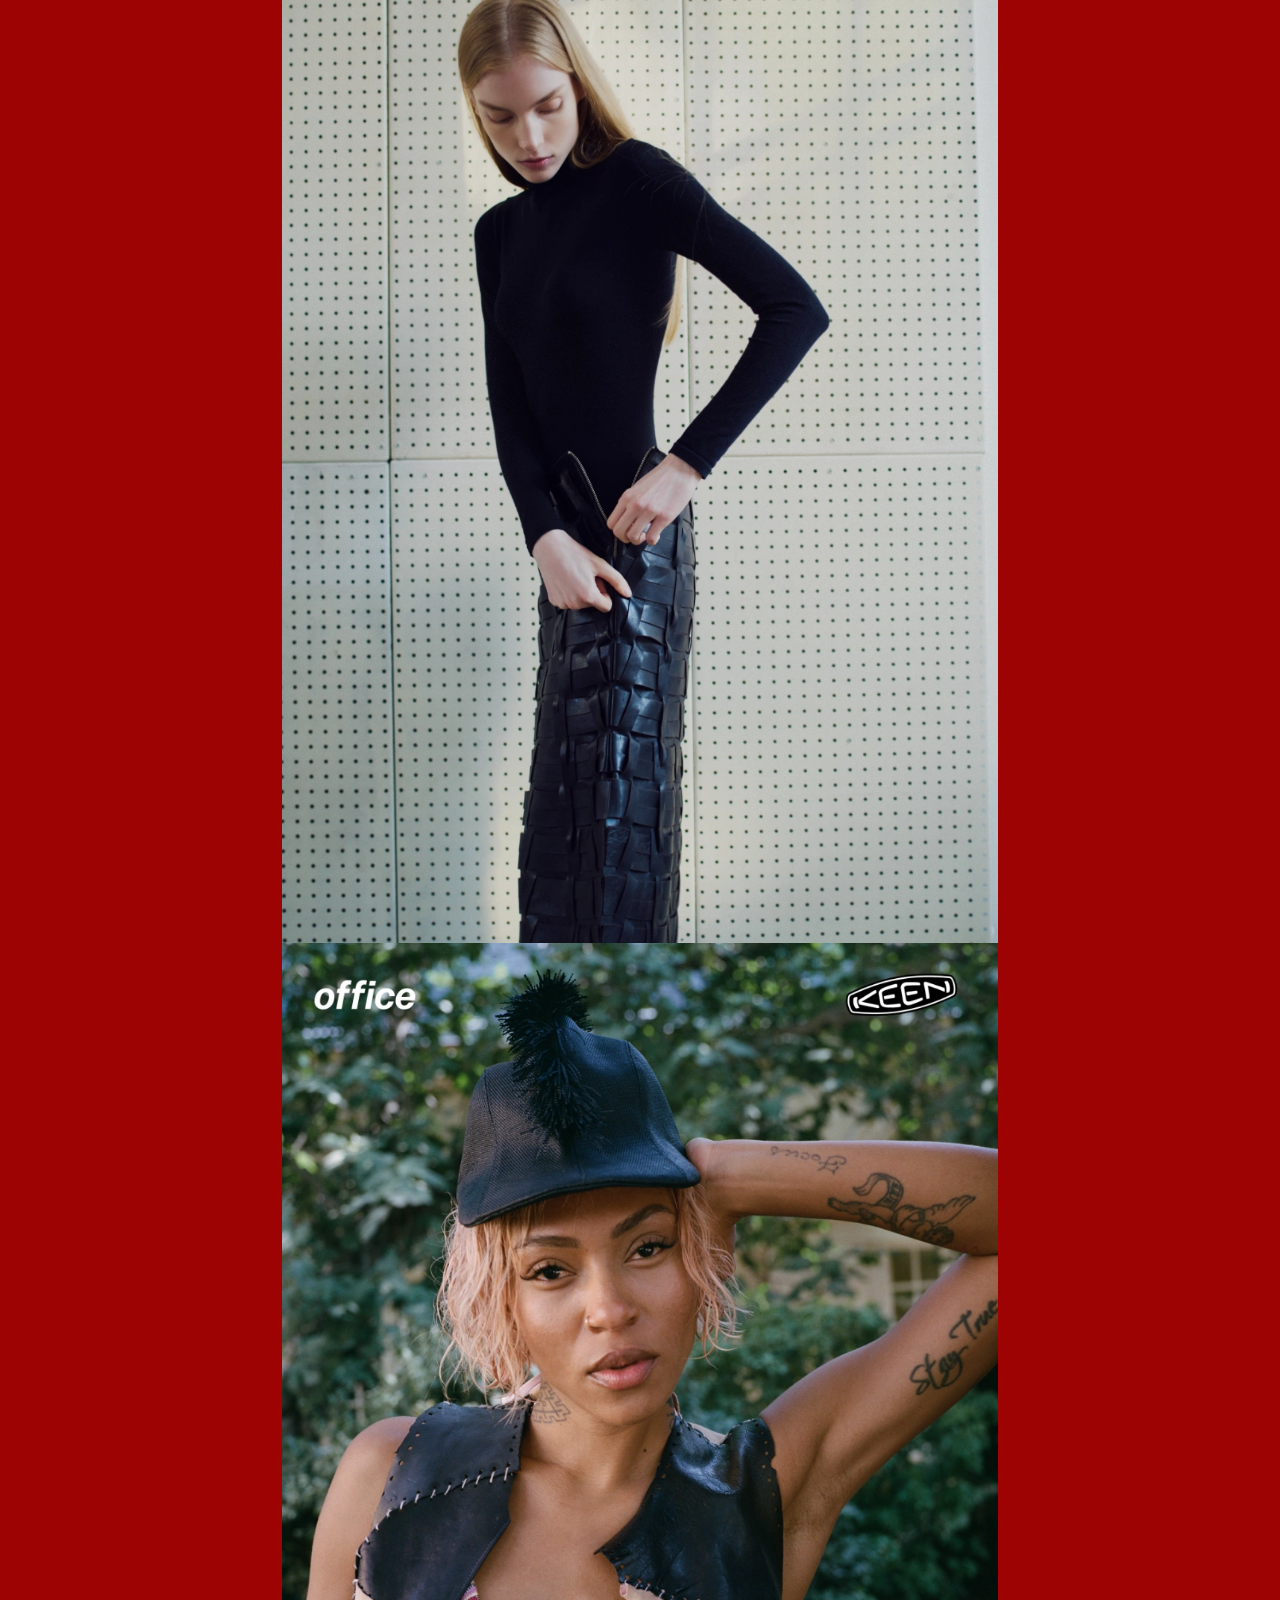
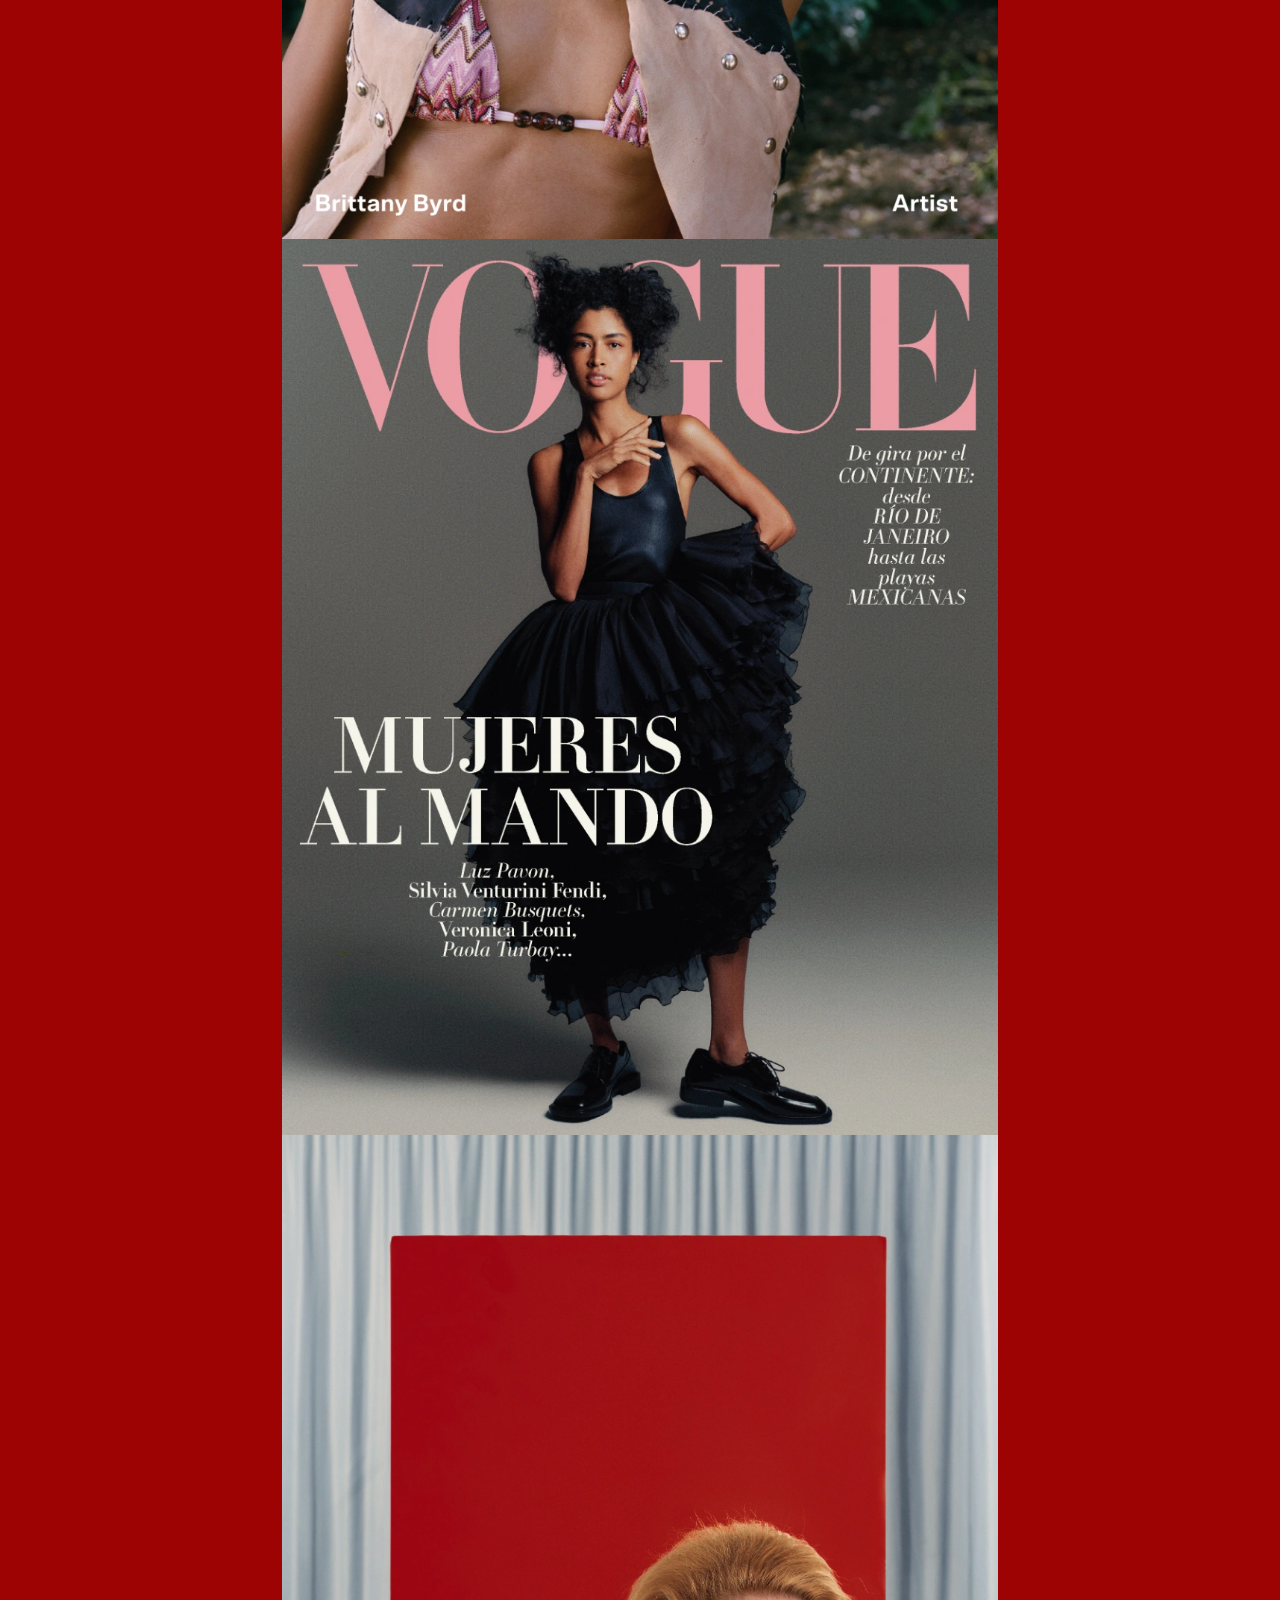
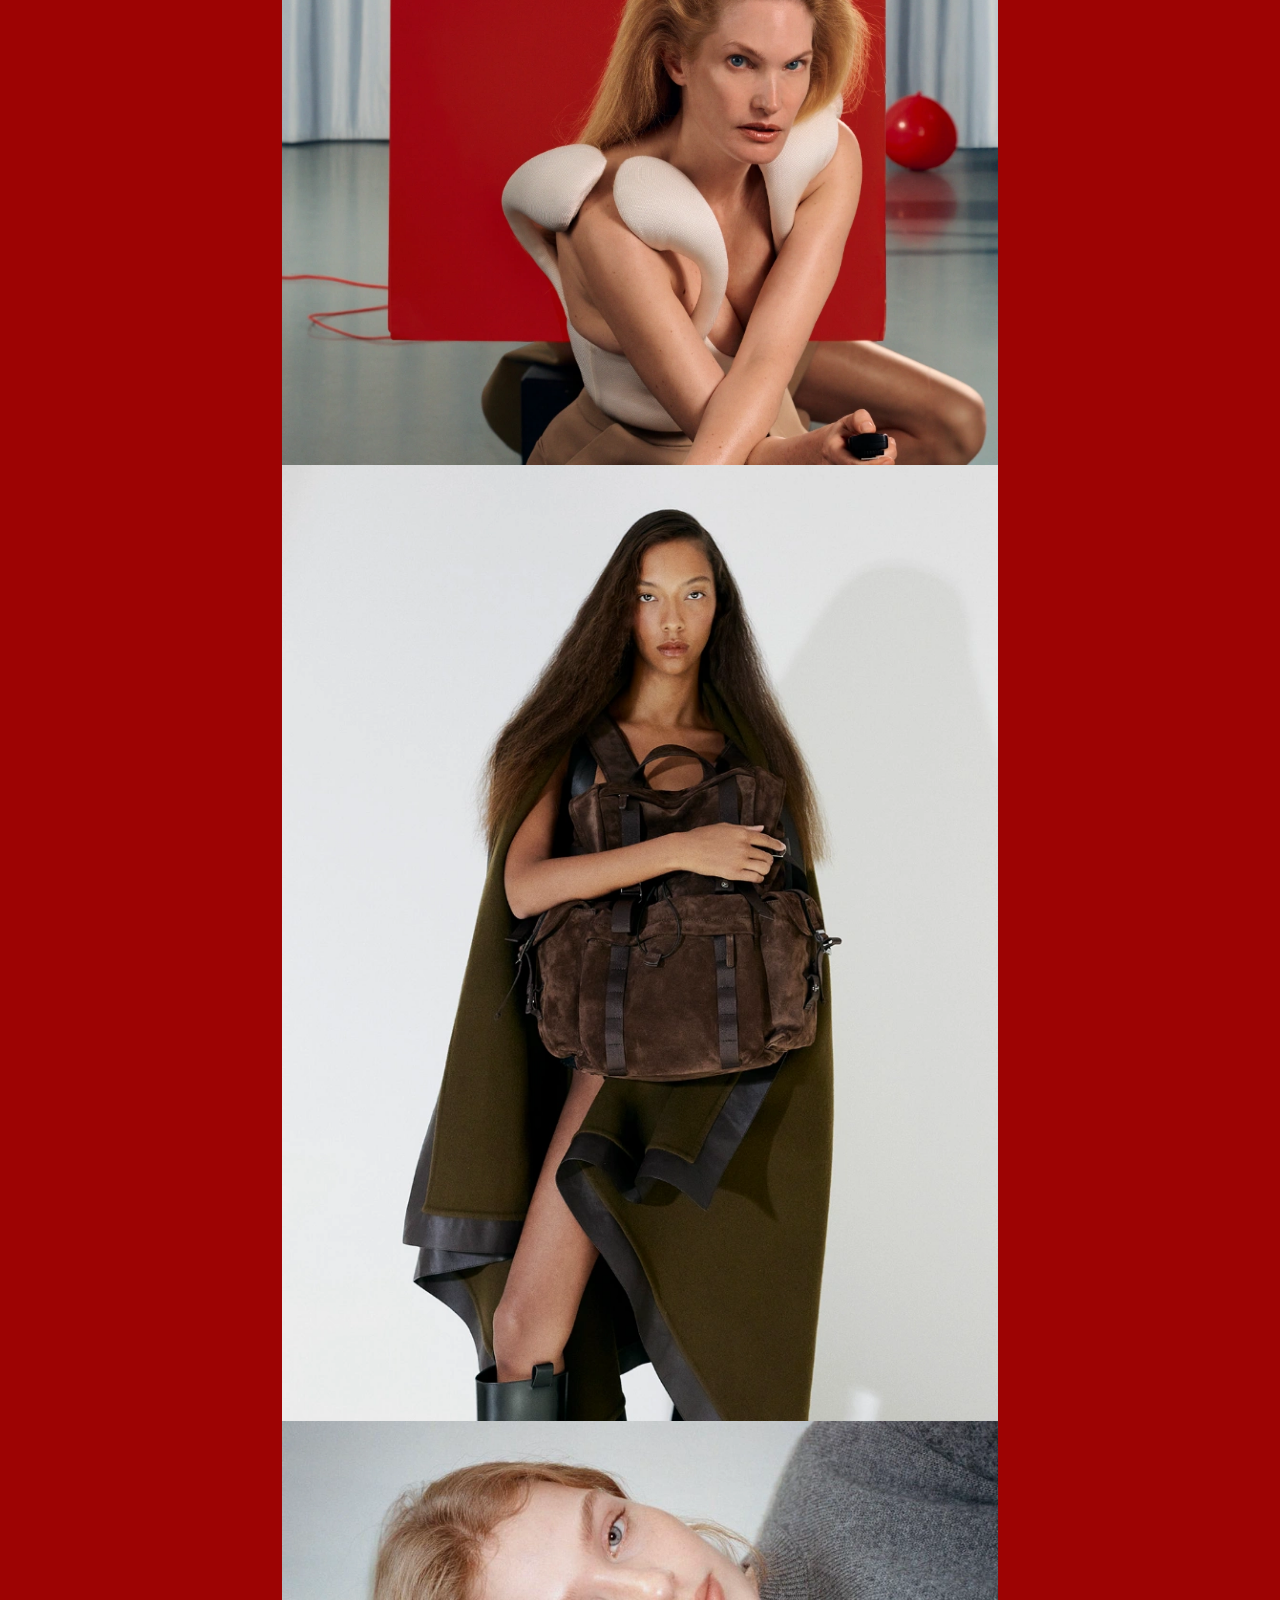
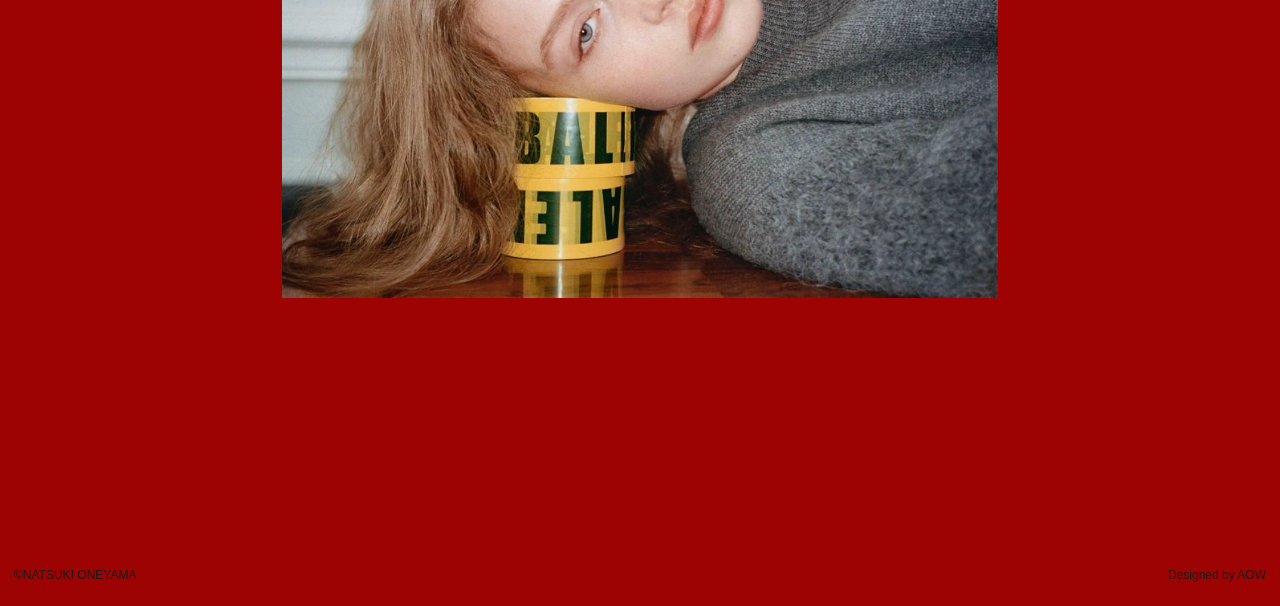
==== commit 12e2d234: "Add Mobile/Tablet static caption and fix last-project underline on tall viewports Mobile/Tablet Port" ====
--- a/index.html
+++ b/index.html
@@ -33,7 +33,7 @@
            dynamic caption previously shown here now lives in the left fixed UI
            (BRAND / CAPTION / .index-project-nav) instead - see index.js/index.css. -->
     </div>
-  </main>
+  </main> 
   <footer class="index-footer">
     <span>&copy;NATSUKI ONEYAMA</span>
     <span>Designed by AOW</span>
--- a/index.css
+++ b/index.css
@@ -120,6 +120,22 @@
     left: max(var(--edge), env(safe-area-inset-left));
     top: var(--index-nav-top);
   }
+  /* Mobile/Tablet Portrait's static caption (see index.js) is PC-only's opposite -
+     hidden here since >=1024px already has the dynamic .index-caption instead. */
+  .index-mobile-caption { display: none; }
+  /* Scroll runway for the last project: on a tall viewport (e.g. iPad 13" Portrait,
+     1024x1366 - see report), the fixed ~198px after the last thumbnail
+     (--index-footer-space + the footer's own height) isn't enough scrollable
+     distance to ever bring that thumbnail's center - or even its top - up to the
+     viewport's vertical center, so the IntersectionObserver's center-line check
+     (index.js) can never fire for it and the active underline gets stuck on the
+     second-to-last project. 50vh is the worst-case room a center-line check could
+     ever need (enough to bring even a zero-height last thumbnail's top up to
+     center); --index-footer-space is subtracted since that space already
+     contributes some of it, and max(0px, ...) keeps this a no-op on short
+     viewports where the existing footer space is already more than enough.
+     >=1024px only - <=1023px's own continuous scroll/footer spacing is untouched. */
+  .index-visual { padding-bottom: max(0px, calc(30vh - var(--index-footer-space))); }
 }
 /* <=1023px (Mobile/Tablet Portrait, extends the former <=699px mobile presentation
    up through 820x1180 iPad Portrait): no project index, visual column is the full
